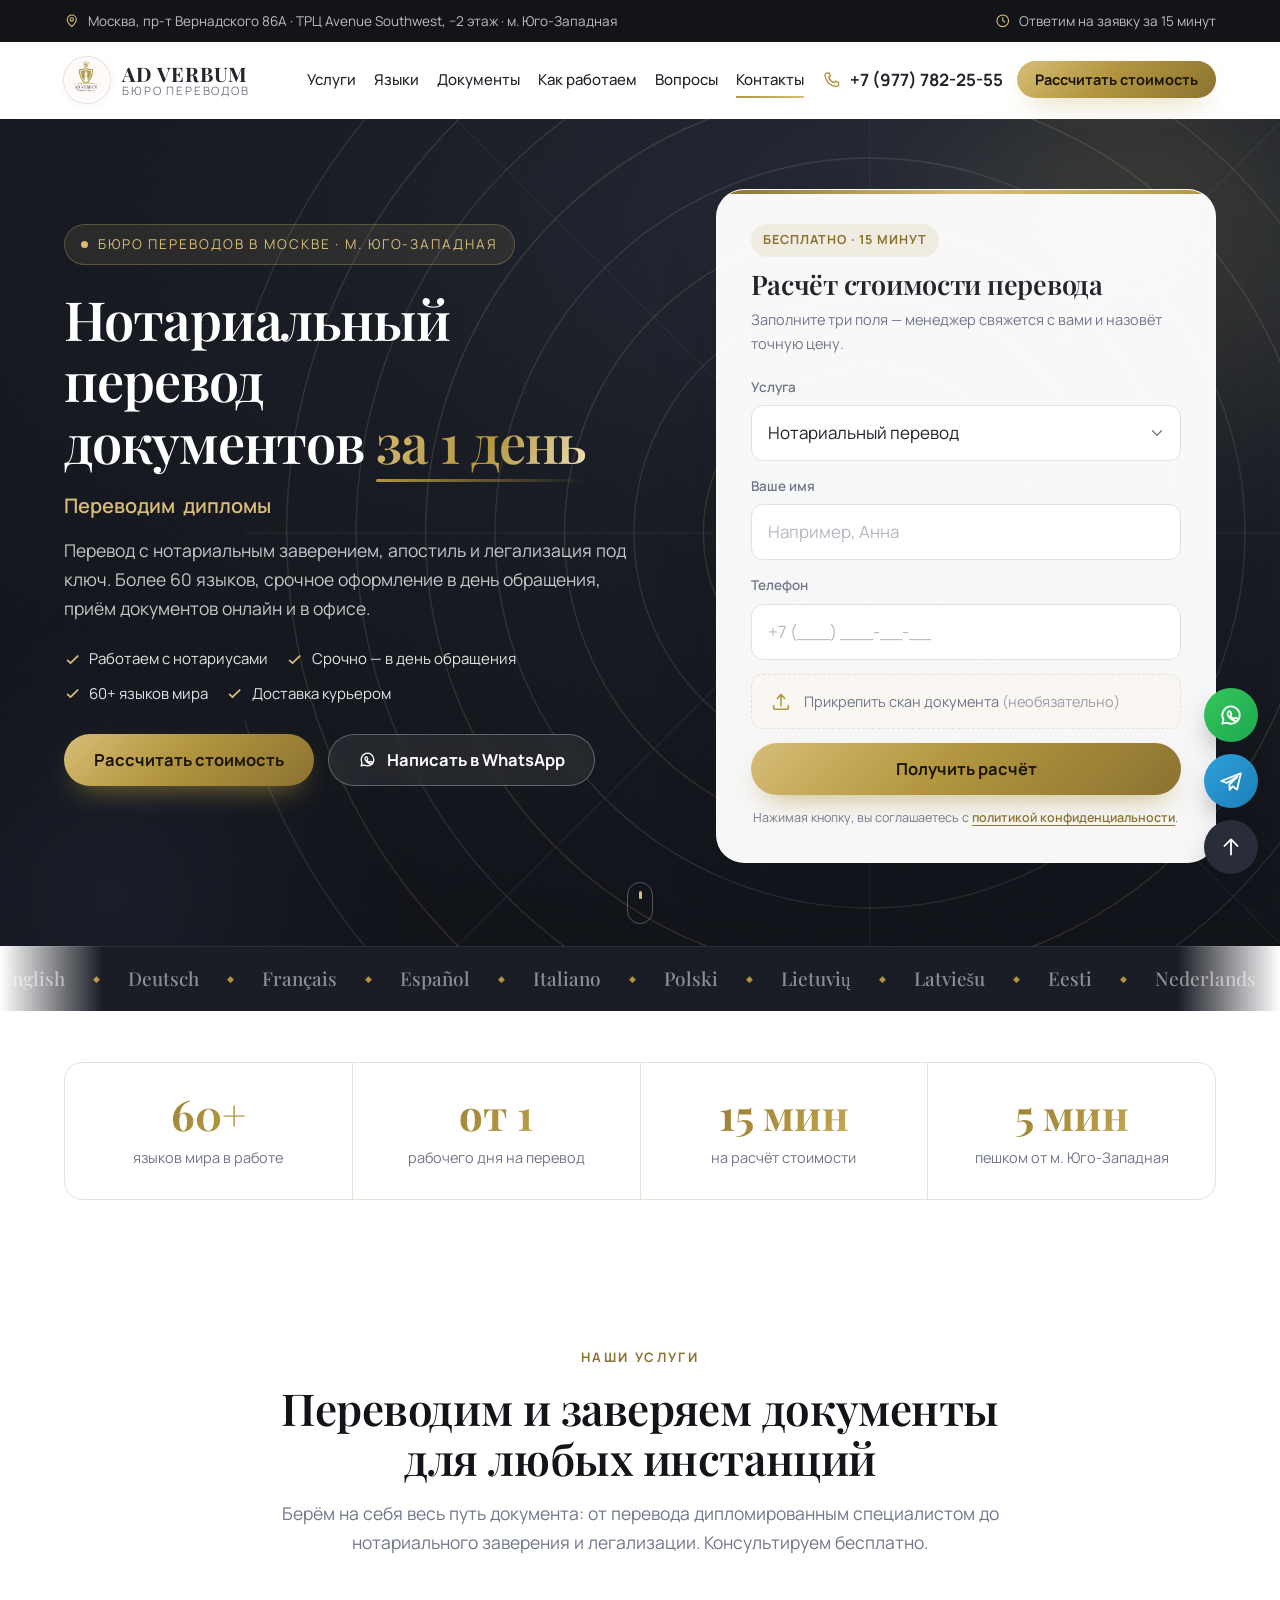
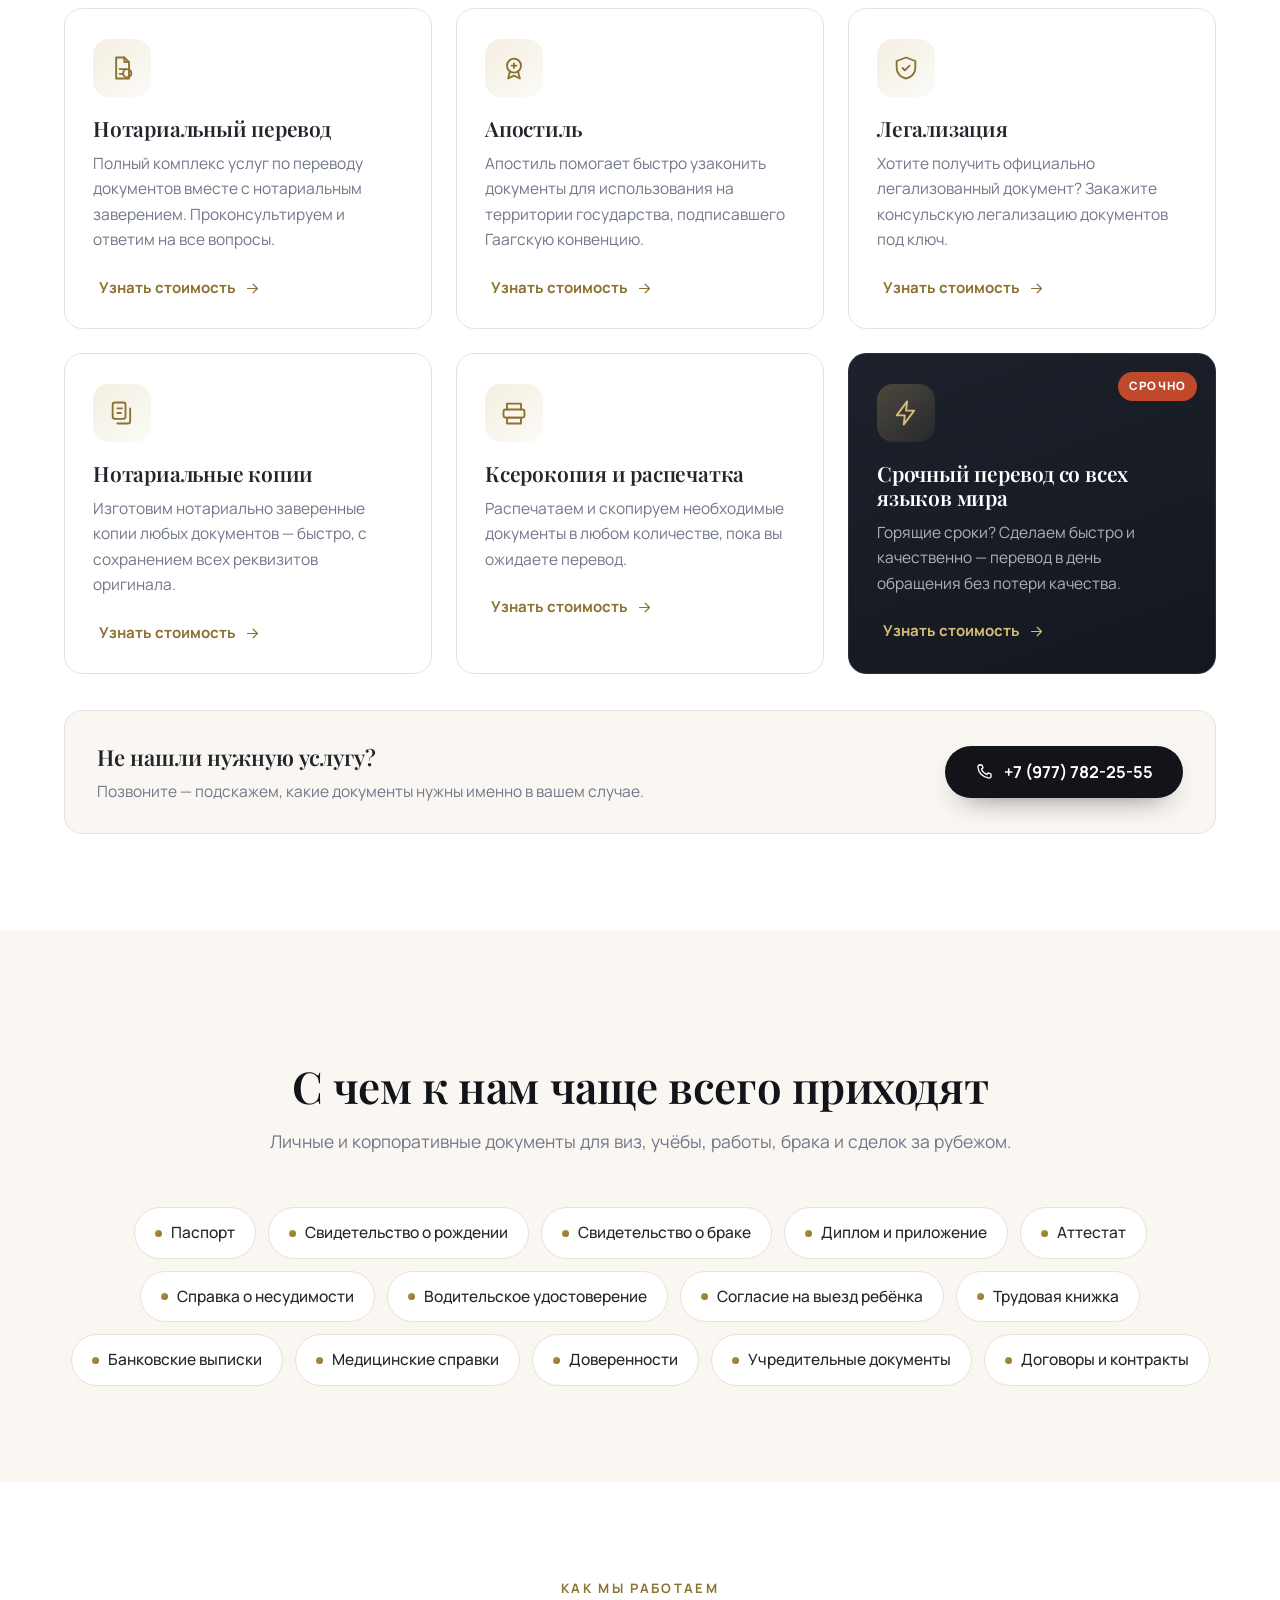
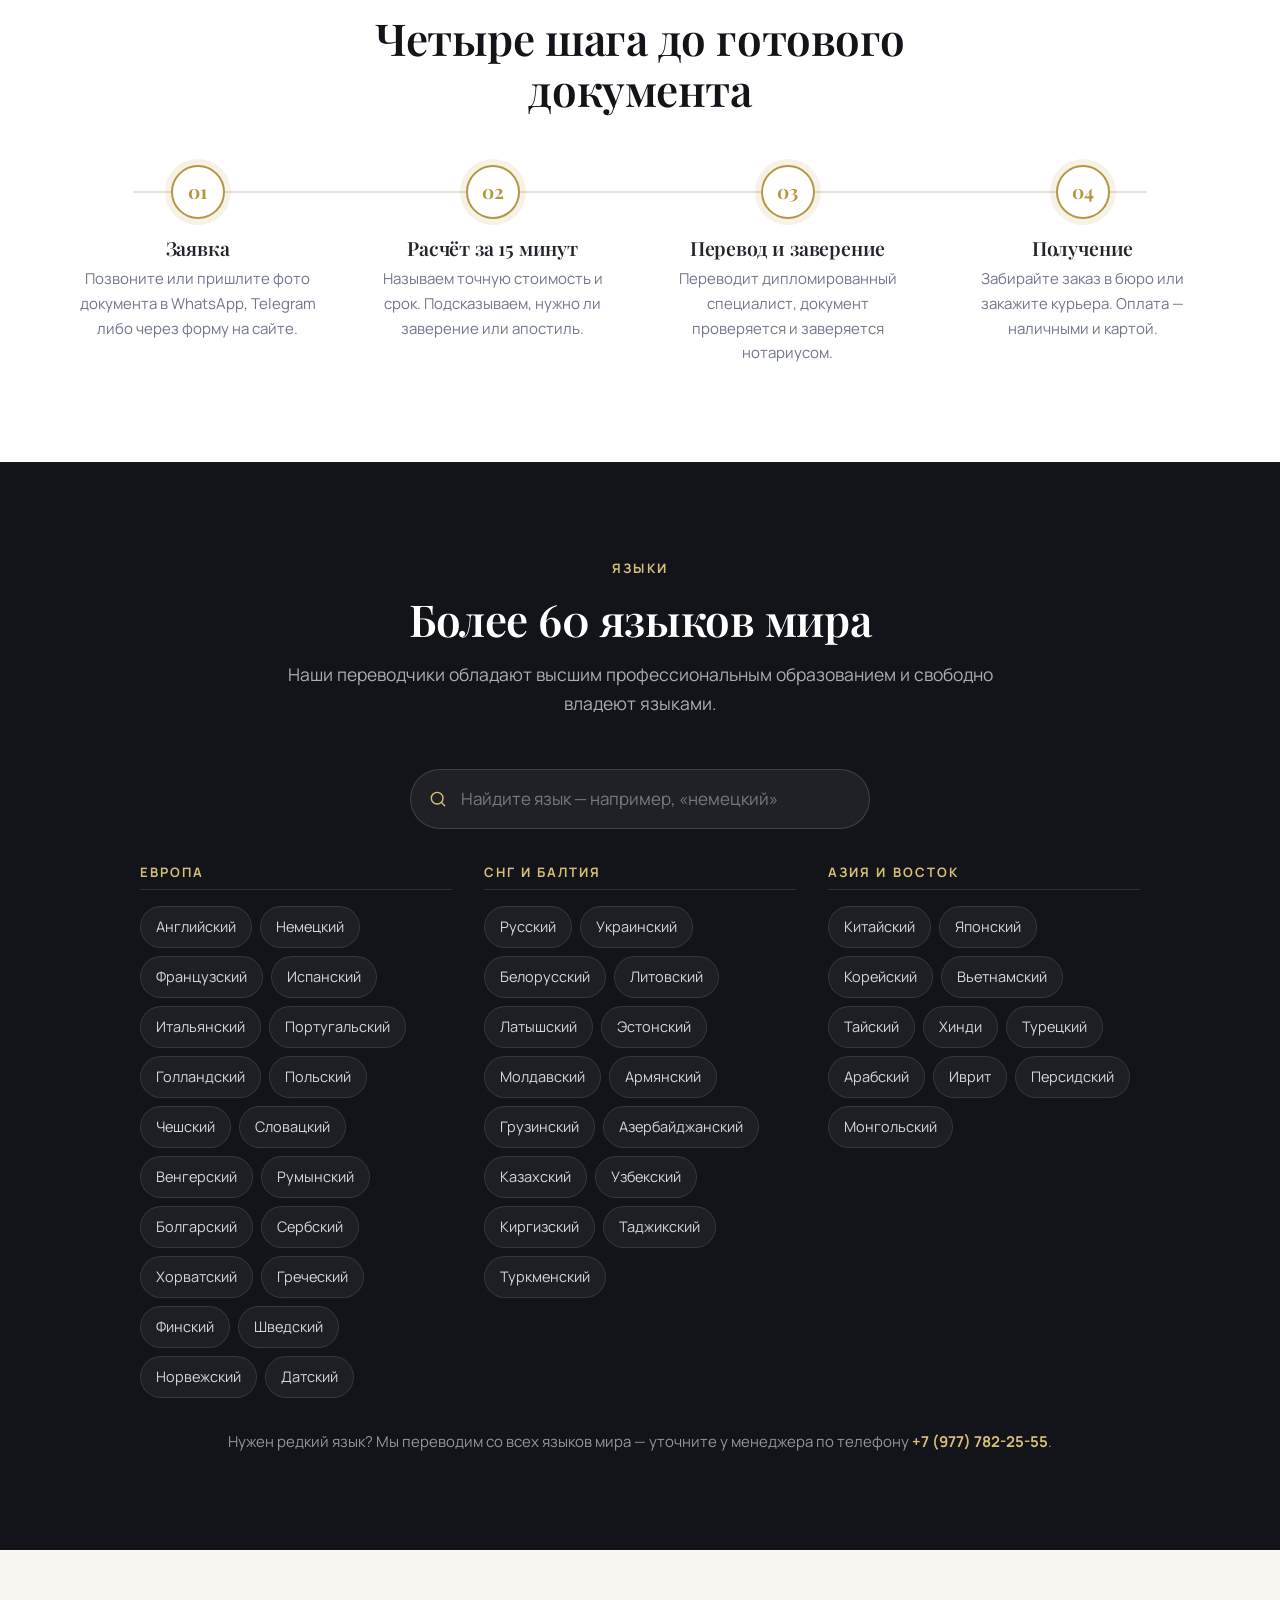
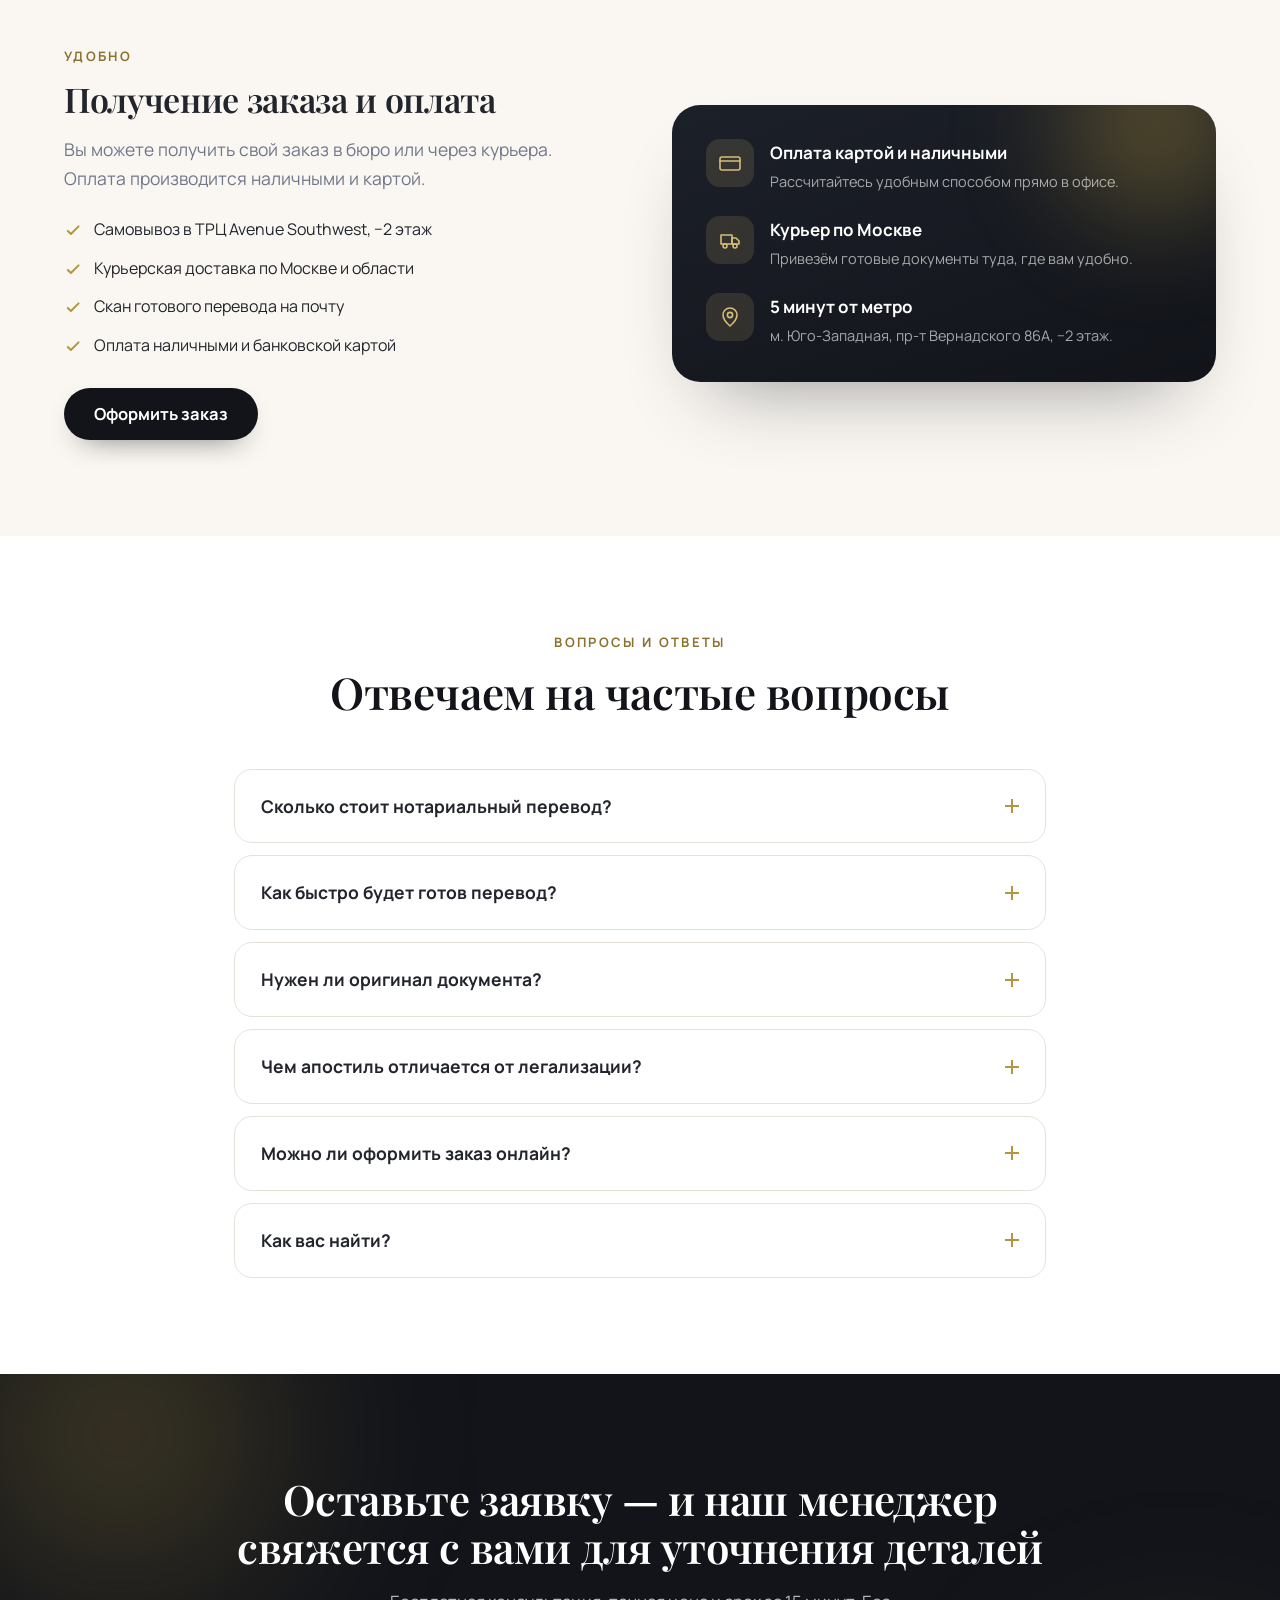
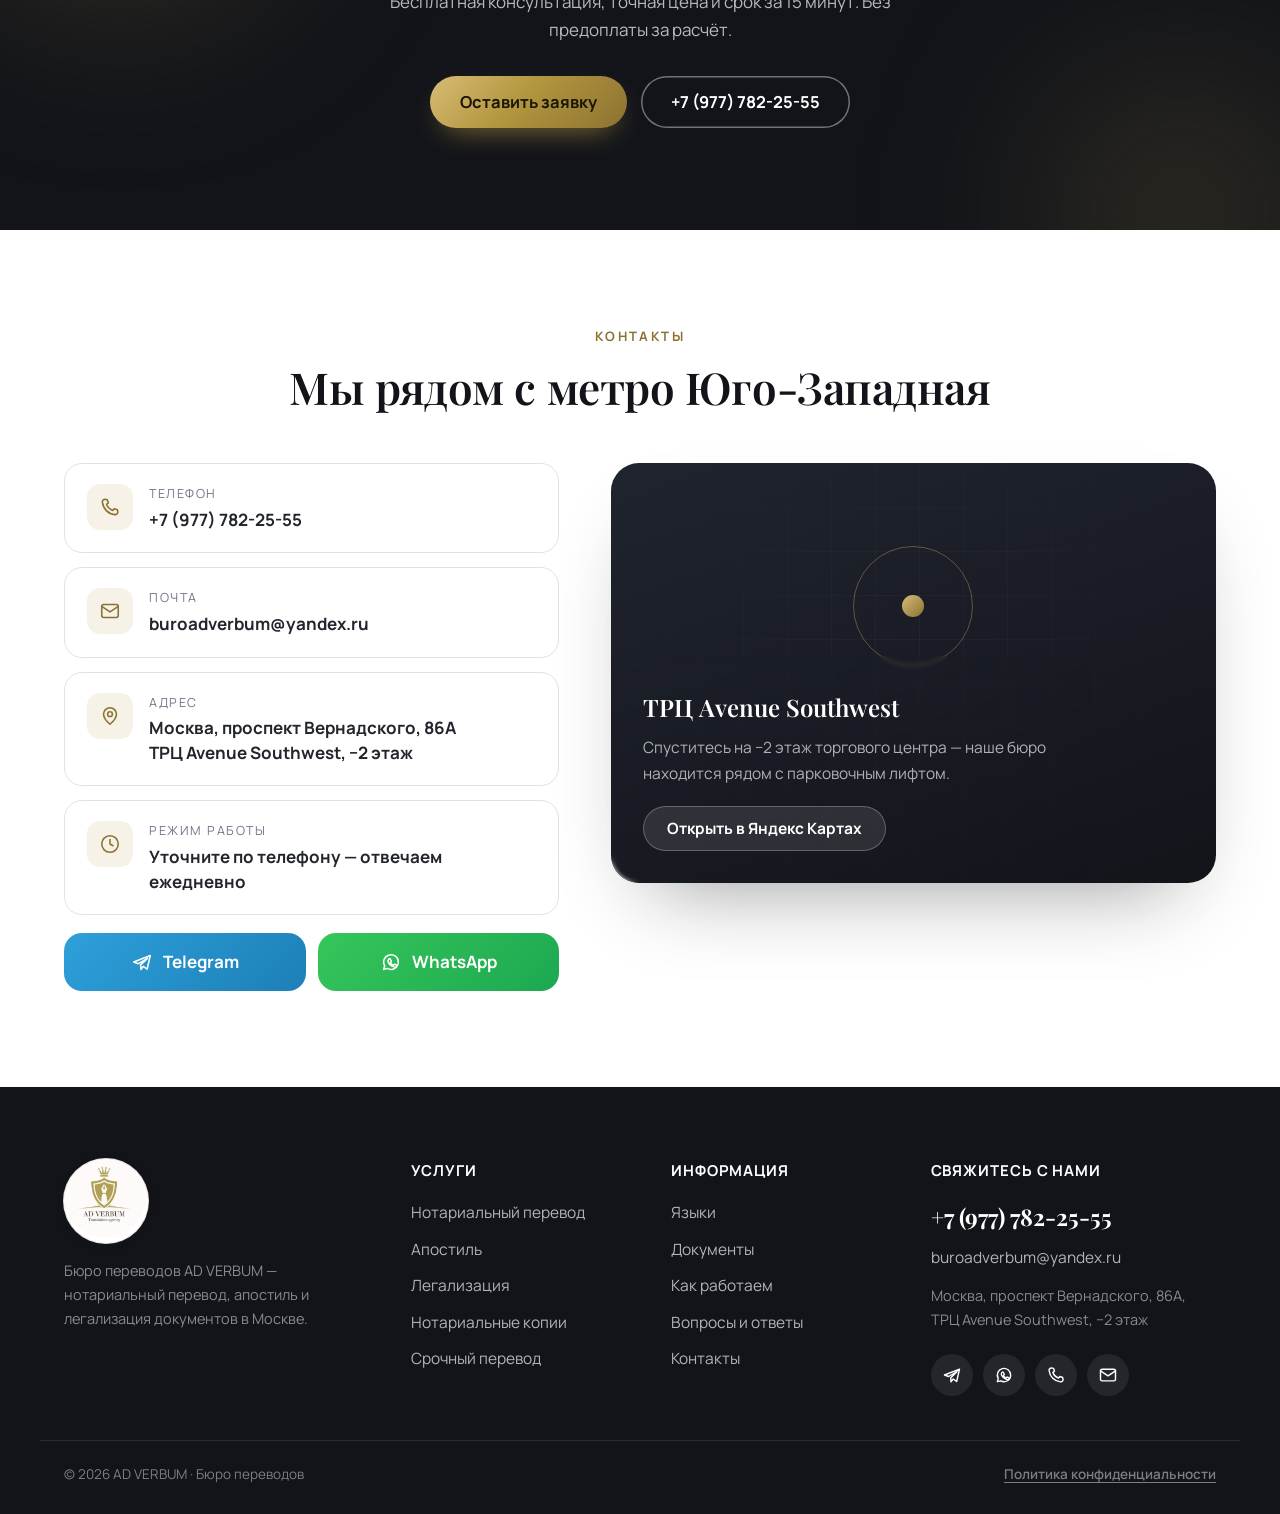
==== index.html @ de0ae3c8 "Редизайн сайта бюро переводов AD VERBUM Прототип adverbum.ru переработан в конверсионный лендинг: фо" ====
<!DOCTYPE html>
<html lang="ru">
<head>
<meta charset="utf-8">
<meta name="viewport" content="width=device-width, initial-scale=1, viewport-fit=cover">
<title>AD VERBUM — бюро переводов в Москве | Нотариальный перевод, апостиль, легализация</title>
<meta name="description" content="Бюро переводов AD VERBUM у метро Юго-Западная: нотариальный перевод документов, апостиль, легализация, нотариальные копии. 60+ языков, срочный перевод от 1 дня. Расчёт за 15 минут: +7 (977) 782-25-55.">
<meta name="theme-color" content="#14161a">
<link rel="canonical" href="https://adverbum.ru/">

<meta property="og:type" content="website">
<meta property="og:site_name" content="AD VERBUM">
<meta property="og:title" content="AD VERBUM — бюро переводов в Москве">
<meta property="og:description" content="Нотариальный перевод, апостиль и легализация документов. 60+ языков, срочно — от 1 дня. Москва, ТРЦ Avenue Southwest, м. Юго-Западная.">
<meta property="og:image" content="assets/logo.png">
<meta property="og:url" content="https://adverbum.ru/">

<link rel="icon" href="assets/favicon-32.png" sizes="32x32">
<link rel="icon" href="assets/favicon-64.png" sizes="64x64">
<link rel="apple-touch-icon" href="assets/apple-touch-icon.png">

<link rel="preload" as="image" href="assets/logo.png">
<link rel="preload" as="font" type="font/woff2" href="assets/fonts/manrope-cyrillic.woff2" crossorigin>
<link rel="preload" as="font" type="font/woff2" href="assets/fonts/playfair-cyrillic.woff2" crossorigin>
<link rel="stylesheet" href="css/style.css">

<script type="application/ld+json">
{
  "@context": "https://schema.org",
  "@type": "ProfessionalService",
  "name": "AD VERBUM — бюро переводов",
  "description": "Бюро переводов в Москве: нотариальный перевод документов, апостиль, легализация, нотариальные копии, срочный перевод.",
  "image": "https://adverbum.ru/assets/logo.png",
  "url": "https://adverbum.ru/",
  "telephone": "+7-977-782-25-55",
  "email": "buroadverbum@yandex.ru",
  "address": {
    "@type": "PostalAddress",
    "streetAddress": "проспект Вернадского, 86А, ТРЦ Avenue Southwest, −2 этаж",
    "addressLocality": "Москва",
    "addressCountry": "RU"
  },
  "areaServed": "Москва",
  "knowsLanguage": ["ru", "en", "de", "fr", "es", "it", "uk", "be", "lt", "et", "pl", "lv", "nl"]
}
</script>
</head>
<body>

<div class="scroll-progress" aria-hidden="true"><span id="scrollBar"></span></div>

<a class="skip-link" href="#main">Перейти к содержимому</a>

<!-- ============ ВЕРХНЯЯ ПОЛОСА ============ -->
<div class="topbar">
  <div class="container topbar__inner">
    <p class="topbar__item">
      <svg class="ic" aria-hidden="true" viewBox="0 0 24 24"><path d="M12 21s-7-6.1-7-11a7 7 0 1 1 14 0c0 4.9-7 11-7 11Z"/><circle cx="12" cy="10" r="2.6"/></svg>
      Москва, пр-т Вернадского 86А · ТРЦ Avenue Southwest, −2 этаж · м. Юго-Западная
    </p>
    <p class="topbar__item topbar__item--right">
      <svg class="ic" aria-hidden="true" viewBox="0 0 24 24"><path d="M12 7v5l3.2 1.9"/><circle cx="12" cy="12" r="9"/></svg>
      Ответим на заявку за 15 минут
    </p>
  </div>
</div>

<!-- ============ ШАПКА ============ -->
<header class="header" id="header">
  <div class="container header__inner">
    <a class="brand" href="#top" aria-label="AD VERBUM — на главную">
      <span class="brand__badge"><img src="assets/logo.png" alt="AD VERBUM, бюро переводов" width="302" height="302"></span>
      <span class="brand__text">
        <span class="brand__name">AD VERBUM</span>
        <span class="brand__tag">бюро переводов</span>
      </span>
    </a>

    <nav class="nav" id="nav" aria-label="Основная навигация">
      <a href="#services">Услуги</a>
      <a href="#languages">Языки</a>
      <a href="#documents">Документы</a>
      <a href="#process">Как работаем</a>
      <a href="#faq">Вопросы</a>
      <a href="#contacts">Контакты</a>
      <div class="nav__mobile-actions">
        <a class="btn btn--gold btn--block" href="tel:+79777822555">Позвонить</a>
      </div>
    </nav>

    <div class="header__actions">
      <a class="header__phone" href="tel:+79777822555">
        <svg class="ic" aria-hidden="true" viewBox="0 0 24 24"><path d="M6.5 3.5 9 4l1.2 3.4-2 1.6a11.5 11.5 0 0 0 6.8 6.8l1.6-2L20 15l.5 2.5c0 1.7-1.4 3-3.1 2.8C10 19.5 4.5 14 3.7 6.6 3.5 4.9 4.8 3.5 6.5 3.5Z"/></svg>
        +7 (977) 782-25-55
      </a>
      <button class="btn btn--gold btn--sm js-open-modal" type="button">Рассчитать стоимость</button>
      <button class="burger" id="burger" type="button" aria-label="Меню" aria-expanded="false" aria-controls="nav">
        <span></span><span></span><span></span>
      </button>
    </div>
  </div>
</header>

<main id="main">

<!-- ============ ПЕРВЫЙ ЭКРАН ============ -->
<section class="hero" id="top">
  <div class="hero__bg" aria-hidden="true">
    <svg class="hero__arcs" viewBox="0 0 900 900" preserveAspectRatio="xMidYMid slice">
      <g class="hero__arc-group">
        <circle cx="450" cy="450" r="120"/><circle cx="450" cy="450" r="170"/>
        <circle cx="450" cy="450" r="220"/><circle cx="450" cy="450" r="270"/>
        <circle cx="450" cy="450" r="320"/><circle cx="450" cy="450" r="370"/>
        <circle cx="450" cy="450" r="420"/><circle cx="450" cy="450" r="470"/>
      </g>
      <g class="hero__rays">
        <path d="M450 450 L450 0"/><path d="M450 450 L900 450"/><path d="M450 450 L450 900"/>
        <path d="M450 450 L0 450"/><path d="M450 450 L768 132"/><path d="M450 450 L132 768"/>
        <path d="M450 450 L768 768"/><path d="M450 450 L132 132"/>
      </g>
    </svg>
    <span class="hero__glow hero__glow--a"></span>
    <span class="hero__glow hero__glow--b"></span>
    <span class="hero__grain"></span>
  </div>

  <div class="container hero__inner">
    <div class="hero__content">
      <p class="hero__eyebrow" data-reveal>
        <span class="dot"></span> Бюро переводов в Москве · м. Юго-Западная
      </p>

      <h1 class="hero__title" data-reveal data-delay="60">
        <span class="hero__title-line">Нотариальный перевод</span>
        <span class="hero__title-line">документов <em>за 1 день</em></span>
      </h1>

      <p class="hero__rotator" data-reveal data-delay="120" aria-label="Переводим паспорта, дипломы, свидетельства, справки, договоры">
        Переводим
        <span class="rotator" id="rotator" aria-hidden="true">
          <span class="rotator__item is-active">паспорта</span>
          <span class="rotator__item">дипломы</span>
          <span class="rotator__item">свидетельства</span>
          <span class="rotator__item">справки о несудимости</span>
          <span class="rotator__item">договоры</span>
        </span>
      </p>

      <p class="hero__lead" data-reveal data-delay="160">
        Перевод с нотариальным заверением, апостиль и легализация под ключ.
        Более 60 языков, срочное оформление в день обращения, приём документов онлайн и в офисе.
      </p>

      <ul class="hero__chips" data-reveal data-delay="220">
        <li><svg class="ic" aria-hidden="true" viewBox="0 0 24 24"><path d="m5 13 4 4 10-10"/></svg> Работаем с нотариусами</li>
        <li><svg class="ic" aria-hidden="true" viewBox="0 0 24 24"><path d="m5 13 4 4 10-10"/></svg> Срочно — в день обращения</li>
        <li><svg class="ic" aria-hidden="true" viewBox="0 0 24 24"><path d="m5 13 4 4 10-10"/></svg> 60+ языков мира</li>
        <li><svg class="ic" aria-hidden="true" viewBox="0 0 24 24"><path d="m5 13 4 4 10-10"/></svg> Доставка курьером</li>
      </ul>

      <div class="hero__cta" data-reveal data-delay="280">
        <a class="btn btn--gold btn--lg btn--magnetic" href="#lead-form">Рассчитать стоимость</a>
        <a class="btn btn--ghost btn--lg" href="https://wa.me/79777822555" target="_blank" rel="noopener">
          <svg class="ic" aria-hidden="true" viewBox="0 0 24 24"><path d="M20 12a8 8 0 0 1-11.9 7L4 20l1.1-3.9A8 8 0 1 1 20 12Z"/><path d="M9.2 9.3c.3-.7.6-.7.9-.7h.7c.2 0 .5 0 .7.6l.8 1.9c0 .3 0 .5-.2.7l-.5.5c-.2.2-.3.4-.1.7a6 6 0 0 0 2.7 2.4c.3.1.5 0 .7-.1l.6-.7c.2-.2.4-.2.6-.1l1.8.9c.3.1.4.3.4.5 0 .9-.7 1.7-1.6 1.8-.6 0-1.4 0-4.1-1.5a9 9 0 0 1-3.6-4.1c-.3-.9-.3-1.9.2-2.8Z"/></svg>
          Написать в WhatsApp
        </a>
      </div>

      <p class="hero__note" data-reveal data-delay="320">
        Пришлите фото или скан документа — назовём точную цену и срок за 15 минут.
      </p>
    </div>

    <!-- Форма-квиз первого экрана -->
    <aside class="hero__form" id="lead-form" data-reveal="right" data-delay="120">
      <div class="lead">
        <div class="lead__head">
          <span class="lead__badge">Бесплатно · 15 минут</span>
          <h2 class="lead__title">Расчёт стоимости перевода</h2>
          <p class="lead__sub">Заполните три поля — менеджер свяжется с вами и назовёт точную цену.</p>
        </div>

        <form class="form js-lead-form" novalidate>
          <div class="field">
            <label for="lf-service">Услуга</label>
            <div class="select">
              <select id="lf-service" name="service">
                <option>Нотариальный перевод</option>
                <option>Апостиль</option>
                <option>Легализация</option>
                <option>Нотариальные копии</option>
                <option>Срочный перевод</option>
                <option>Ксерокопия и распечатка</option>
                <option>Другое / не знаю</option>
              </select>
              <svg class="ic select__ic" aria-hidden="true" viewBox="0 0 24 24"><path d="m6 9 6 6 6-6"/></svg>
            </div>
          </div>

          <div class="field">
            <label for="lf-name">Ваше имя</label>
            <input id="lf-name" name="name" type="text" autocomplete="name" placeholder="Например, Анна" required>
            <span class="field__error">Пожалуйста, представьтесь</span>
          </div>

          <div class="field">
            <label for="lf-phone">Телефон</label>
            <input id="lf-phone" name="phone" type="tel" inputmode="tel" autocomplete="tel" placeholder="+7 (___) ___-__-__" required>
            <span class="field__error">Введите корректный номер телефона</span>
          </div>

          <label class="dropzone js-dropzone" for="lf-file">
            <input id="lf-file" name="file" type="file" accept="image/*,.pdf,.doc,.docx" multiple hidden>
            <svg class="ic" aria-hidden="true" viewBox="0 0 24 24"><path d="M12 16V4m0 0L8 8m4-4 4 4"/><path d="M4 16v2a2 2 0 0 0 2 2h12a2 2 0 0 0 2-2v-2"/></svg>
            <span class="dropzone__text">Прикрепить скан документа <i>(необязательно)</i></span>
          </label>

          <button class="btn btn--gold btn--block btn--lg js-submit" type="submit">
            <span class="btn__label">Получить расчёт</span>
            <span class="btn__spinner" aria-hidden="true"></span>
          </button>

          <p class="form__policy">
            Нажимая кнопку, вы соглашаетесь с
            <button type="button" class="link js-open-policy">политикой конфиденциальности</button>.
          </p>

          <div class="form__success" hidden>
            <svg class="check" viewBox="0 0 52 52" aria-hidden="true"><circle cx="26" cy="26" r="24"/><path d="m14 27 8 8 16-16"/></svg>
            <p class="form__success-title">Заявка отправлена</p>
            <p class="form__success-text">Менеджер свяжется с вами в течение 15 минут в рабочее время.</p>
          </div>
        </form>
      </div>
    </aside>
  </div>

  <a class="hero__scroll" href="#services" aria-label="К услугам"><span></span></a>
</section>

<!-- ============ ЛЕНТА ЯЗЫКОВ ============ -->
<div class="marquee" aria-hidden="true">
  <div class="marquee__track" id="marqueeTrack">
    <span>English</span><span class="sep">◆</span>
    <span>Deutsch</span><span class="sep">◆</span>
    <span>Français</span><span class="sep">◆</span>
    <span>Español</span><span class="sep">◆</span>
    <span>Italiano</span><span class="sep">◆</span>
    <span>Polski</span><span class="sep">◆</span>
    <span>Lietuvių</span><span class="sep">◆</span>
    <span>Latviešu</span><span class="sep">◆</span>
    <span>Eesti</span><span class="sep">◆</span>
    <span>Nederlands</span><span class="sep">◆</span>
    <span>Українська</span><span class="sep">◆</span>
    <span>Беларуская</span><span class="sep">◆</span>
    <span>中文</span><span class="sep">◆</span>
    <span>العربية</span><span class="sep">◆</span>
    <span>Türkçe</span><span class="sep">◆</span>
    <span>日本語</span><span class="sep">◆</span>
  </div>
</div>

<!-- ============ ПРЕИМУЩЕСТВА / ЦИФРЫ ============ -->
<section class="section section--tight stats-section">
  <div class="container">
    <div class="stats">
      <div class="stat" data-reveal>
        <span class="stat__num"><span class="js-count" data-count="60">0</span>+</span>
        <span class="stat__label">языков мира в работе</span>
      </div>
      <div class="stat" data-reveal data-delay="80">
        <span class="stat__num">от <span class="js-count" data-count="1">0</span></span>
        <span class="stat__label">рабочего дня на перевод</span>
      </div>
      <div class="stat" data-reveal data-delay="160">
        <span class="stat__num"><span class="js-count" data-count="15">0</span> мин</span>
        <span class="stat__label">на расчёт стоимости</span>
      </div>
      <div class="stat" data-reveal data-delay="240">
        <span class="stat__num"><span class="js-count" data-count="5">0</span> мин</span>
        <span class="stat__label">пешком от м. Юго-Западная</span>
      </div>
    </div>
  </div>
</section>

<!-- ============ УСЛУГИ ============ -->
<section class="section" id="services">
  <div class="container">
    <header class="section__head">
      <p class="section__eyebrow" data-reveal>Наши услуги</p>
      <h2 class="section__title" data-reveal data-delay="60">Переводим и заверяем документы<br>для любых инстанций</h2>
      <p class="section__lead" data-reveal data-delay="120">
        Берём на себя весь путь документа: от перевода дипломированным специалистом
        до нотариального заверения и легализации. Консультируем бесплатно.
      </p>
    </header>

    <div class="cards">
      <article class="card js-tilt" data-reveal>
        <span class="card__icon">
          <svg viewBox="0 0 24 24" aria-hidden="true"><path d="M7 3h7l4 4v14H7z"/><path d="M14 3v4h4"/><path d="M10 13h5M10 17h3"/><circle cx="16.5" cy="16.5" r="3.5" fill="none"/></svg>
        </span>
        <h3 class="card__title">Нотариальный перевод</h3>
        <p class="card__text">
          Полный комплекс услуг по переводу документов вместе с нотариальным заверением.
          Проконсультируем и ответим на все вопросы.
        </p>
        <button class="card__link js-open-modal" type="button" data-service="Нотариальный перевод">
          Узнать стоимость <svg class="ic" aria-hidden="true" viewBox="0 0 24 24"><path d="M5 12h14m-6-6 6 6-6 6"/></svg>
        </button>
      </article>

      <article class="card js-tilt" data-reveal data-delay="80">
        <span class="card__icon">
          <svg viewBox="0 0 24 24" aria-hidden="true"><circle cx="12" cy="10" r="6"/><path d="m8.5 15-1.5 6 5-2.5 5 2.5-1.5-6"/><path d="M10 10h4M12 8v4"/></svg>
        </span>
        <h3 class="card__title">Апостиль</h3>
        <p class="card__text">
          Апостиль помогает быстро узаконить документы для использования на территории
          государства, подписавшего Гаагскую конвенцию.
        </p>
        <button class="card__link js-open-modal" type="button" data-service="Апостиль">
          Узнать стоимость <svg class="ic" aria-hidden="true" viewBox="0 0 24 24"><path d="M5 12h14m-6-6 6 6-6 6"/></svg>
        </button>
      </article>

      <article class="card js-tilt" data-reveal data-delay="160">
        <span class="card__icon">
          <svg viewBox="0 0 24 24" aria-hidden="true"><path d="M12 3 4 6v6c0 4.4 3.4 8.3 8 9 4.6-.7 8-4.6 8-9V6z"/><path d="m9 12 2 2 4-4"/></svg>
        </span>
        <h3 class="card__title">Легализация</h3>
        <p class="card__text">
          Хотите получить официально легализованный документ? Закажите консульскую
          легализацию документов под ключ.
        </p>
        <button class="card__link js-open-modal" type="button" data-service="Легализация">
          Узнать стоимость <svg class="ic" aria-hidden="true" viewBox="0 0 24 24"><path d="M5 12h14m-6-6 6 6-6 6"/></svg>
        </button>
      </article>

      <article class="card js-tilt" data-reveal>
        <span class="card__icon">
          <svg viewBox="0 0 24 24" aria-hidden="true"><rect x="4" y="3" width="11" height="14" rx="2"/><path d="M8 21h9a2 2 0 0 0 2-2V8"/><path d="M8 8h4M8 12h3"/></svg>
        </span>
        <h3 class="card__title">Нотариальные копии</h3>
        <p class="card__text">
          Изготовим нотариально заверенные копии любых документов — быстро, с сохранением
          всех реквизитов оригинала.
        </p>
        <button class="card__link js-open-modal" type="button" data-service="Нотариальные копии">
          Узнать стоимость <svg class="ic" aria-hidden="true" viewBox="0 0 24 24"><path d="M5 12h14m-6-6 6 6-6 6"/></svg>
        </button>
      </article>

      <article class="card js-tilt" data-reveal data-delay="80">
        <span class="card__icon">
          <svg viewBox="0 0 24 24" aria-hidden="true"><path d="M6 9V4h12v5"/><rect x="3" y="9" width="18" height="7" rx="2"/><path d="M6 16h12v5H6z"/></svg>
        </span>
        <h3 class="card__title">Ксерокопия и распечатка</h3>
        <p class="card__text">
          Распечатаем и скопируем необходимые документы в любом количестве, пока вы
          ожидаете перевод.
        </p>
        <button class="card__link js-open-modal" type="button" data-service="Ксерокопия и распечатка">
          Узнать стоимость <svg class="ic" aria-hidden="true" viewBox="0 0 24 24"><path d="M5 12h14m-6-6 6 6-6 6"/></svg>
        </button>
      </article>

      <article class="card card--accent js-tilt" data-reveal data-delay="160">
        <span class="card__badge">Срочно</span>
        <span class="card__icon">
          <svg viewBox="0 0 24 24" aria-hidden="true"><path d="M13 2 4 14h7l-1 8 9-12h-7z"/></svg>
        </span>
        <h3 class="card__title">Срочный перевод со всех языков мира</h3>
        <p class="card__text">
          Горящие сроки? Сделаем быстро и качественно — перевод в день обращения
          без потери качества.
        </p>
        <button class="card__link js-open-modal" type="button" data-service="Срочный перевод">
          Узнать стоимость <svg class="ic" aria-hidden="true" viewBox="0 0 24 24"><path d="M5 12h14m-6-6 6 6-6 6"/></svg>
        </button>
      </article>
    </div>

    <div class="services__cta" data-reveal>
      <div>
        <p class="services__cta-title">Не нашли нужную услугу?</p>
        <p class="services__cta-text">Позвоните — подскажем, какие документы нужны именно в вашем случае.</p>
      </div>
      <a class="btn btn--dark btn--lg" href="tel:+79777822555">
        <svg class="ic" aria-hidden="true" viewBox="0 0 24 24"><path d="M6.5 3.5 9 4l1.2 3.4-2 1.6a11.5 11.5 0 0 0 6.8 6.8l1.6-2L20 15l.5 2.5c0 1.7-1.4 3-3.1 2.8C10 19.5 4.5 14 3.7 6.6 3.5 4.9 4.8 3.5 6.5 3.5Z"/></svg>
        +7 (977) 782-25-55
      </a>
    </div>
  </div>
</section>

<!-- ============ ДОКУМЕНТЫ ============ -->
<section class="section section--cream" id="documents">
  <div class="container">
    <header class="section__head">
      <p class="section__eyebrow" data-reveal>Документы</p>
      <h2 class="section__title" data-reveal data-delay="60">С чем к нам чаще всего приходят</h2>
      <p class="section__lead" data-reveal data-delay="120">
        Личные и корпоративные документы для виз, учёбы, работы, брака и сделок за рубежом.
      </p>
    </header>

    <ul class="docs">
      <li data-reveal><span>Паспорт</span></li>
      <li data-reveal data-delay="40"><span>Свидетельство о рождении</span></li>
      <li data-reveal data-delay="80"><span>Свидетельство о браке</span></li>
      <li data-reveal data-delay="120"><span>Диплом и приложение</span></li>
      <li data-reveal data-delay="160"><span>Аттестат</span></li>
      <li data-reveal data-delay="200"><span>Справка о несудимости</span></li>
      <li data-reveal><span>Водительское удостоверение</span></li>
      <li data-reveal data-delay="40"><span>Согласие на выезд ребёнка</span></li>
      <li data-reveal data-delay="80"><span>Трудовая книжка</span></li>
      <li data-reveal data-delay="120"><span>Банковские выписки</span></li>
      <li data-reveal data-delay="160"><span>Медицинские справки</span></li>
      <li data-reveal data-delay="200"><span>Доверенности</span></li>
      <li data-reveal><span>Учредительные документы</span></li>
      <li data-reveal data-delay="40"><span>Договоры и контракты</span></li>
    </ul>
  </div>
</section>

<!-- ============ КАК РАБОТАЕМ ============ -->
<section class="section" id="process">
  <div class="container">
    <header class="section__head">
      <p class="section__eyebrow" data-reveal>Как мы работаем</p>
      <h2 class="section__title" data-reveal data-delay="60">Четыре шага до готового документа</h2>
    </header>

    <ol class="steps" id="steps">
      <li class="step" data-reveal>
        <span class="step__num">01</span>
        <h3 class="step__title">Заявка</h3>
        <p class="step__text">Позвоните или пришлите фото документа в WhatsApp, Telegram либо через форму на сайте.</p>
      </li>
      <li class="step" data-reveal data-delay="100">
        <span class="step__num">02</span>
        <h3 class="step__title">Расчёт за 15 минут</h3>
        <p class="step__text">Называем точную стоимость и срок. Подсказываем, нужно ли заверение или апостиль.</p>
      </li>
      <li class="step" data-reveal data-delay="200">
        <span class="step__num">03</span>
        <h3 class="step__title">Перевод и заверение</h3>
        <p class="step__text">Переводит дипломированный специалист, документ проверяется и заверяется нотариусом.</p>
      </li>
      <li class="step" data-reveal data-delay="300">
        <span class="step__num">04</span>
        <h3 class="step__title">Получение</h3>
        <p class="step__text">Забирайте заказ в бюро или закажите курьера. Оплата — наличными и картой.</p>
      </li>
      <span class="steps__line" aria-hidden="true"><i id="stepsLine"></i></span>
    </ol>
  </div>
</section>

<!-- ============ ЯЗЫКИ ============ -->
<section class="section section--dark" id="languages">
  <div class="container">
    <header class="section__head section__head--light">
      <p class="section__eyebrow" data-reveal>Языки</p>
      <h2 class="section__title" data-reveal data-delay="60">Более 60 языков мира</h2>
      <p class="section__lead" data-reveal data-delay="120">
        Наши переводчики обладают высшим профессиональным образованием и свободно владеют языками.
      </p>
    </header>

    <div class="langs" data-reveal data-delay="160">
      <div class="langs__search">
        <svg class="ic" aria-hidden="true" viewBox="0 0 24 24"><circle cx="11" cy="11" r="7"/><path d="m20 20-3.5-3.5"/></svg>
        <input type="search" id="langSearch" placeholder="Найдите язык — например, «немецкий»" aria-label="Поиск языка">
      </div>

      <div class="langs__groups" id="langGroups">
        <div class="langs__group">
          <h3 class="langs__group-title">Европа</h3>
          <ul class="langs__list">
            <li>Английский</li><li>Немецкий</li><li>Французский</li><li>Испанский</li>
            <li>Итальянский</li><li>Португальский</li><li>Голландский</li><li>Польский</li>
            <li>Чешский</li><li>Словацкий</li><li>Венгерский</li><li>Румынский</li>
            <li>Болгарский</li><li>Сербский</li><li>Хорватский</li><li>Греческий</li>
            <li>Финский</li><li>Шведский</li><li>Норвежский</li><li>Датский</li>
          </ul>
        </div>
        <div class="langs__group">
          <h3 class="langs__group-title">СНГ и Балтия</h3>
          <ul class="langs__list">
            <li>Русский</li><li>Украинский</li><li>Белорусский</li><li>Литовский</li>
            <li>Латышский</li><li>Эстонский</li><li>Молдавский</li><li>Армянский</li>
            <li>Грузинский</li><li>Азербайджанский</li><li>Казахский</li><li>Узбекский</li>
            <li>Киргизский</li><li>Таджикский</li><li>Туркменский</li>
          </ul>
        </div>
        <div class="langs__group">
          <h3 class="langs__group-title">Азия и Восток</h3>
          <ul class="langs__list">
            <li>Китайский</li><li>Японский</li><li>Корейский</li><li>Вьетнамский</li>
            <li>Тайский</li><li>Хинди</li><li>Турецкий</li><li>Арабский</li>
            <li>Иврит</li><li>Персидский</li><li>Монгольский</li>
          </ul>
        </div>
      </div>

      <p class="langs__empty" id="langEmpty" hidden>
        Такого языка нет в списке, но мы работаем со всеми языками мира — позвоните, и мы найдём переводчика.
      </p>

      <p class="langs__note">
        Нужен редкий язык? Мы переводим со всех языков мира — уточните у менеджера по телефону
        <a href="tel:+79777822555">+7 (977) 782-25-55</a>.
      </p>
    </div>
  </div>
</section>

<!-- ============ ДОСТАВКА И ОПЛАТА ============ -->
<section class="section section--cream">
  <div class="container">
    <div class="split">
      <div class="split__col" data-reveal>
        <p class="section__eyebrow">Удобно</p>
        <h2 class="section__title section__title--sm">Получение заказа и оплата</h2>
        <p class="section__lead">
          Вы можете получить свой заказ в бюро или через курьера.
          Оплата производится наличными и картой.
        </p>
        <ul class="ticks">
          <li><svg class="ic" aria-hidden="true" viewBox="0 0 24 24"><path d="m5 13 4 4 10-10"/></svg> Самовывоз в ТРЦ Avenue Southwest, −2 этаж</li>
          <li><svg class="ic" aria-hidden="true" viewBox="0 0 24 24"><path d="m5 13 4 4 10-10"/></svg> Курьерская доставка по Москве и области</li>
          <li><svg class="ic" aria-hidden="true" viewBox="0 0 24 24"><path d="m5 13 4 4 10-10"/></svg> Скан готового перевода на почту</li>
          <li><svg class="ic" aria-hidden="true" viewBox="0 0 24 24"><path d="m5 13 4 4 10-10"/></svg> Оплата наличными и банковской картой</li>
        </ul>
        <a class="btn btn--dark btn--lg js-open-modal" href="#" role="button">Оформить заказ</a>
      </div>

      <div class="split__col" data-reveal="right" data-delay="100">
        <div class="pay-card">
          <span class="pay-card__shine" aria-hidden="true"></span>
          <div class="pay-card__row">
            <span class="pay-card__ic">
              <svg viewBox="0 0 24 24" aria-hidden="true"><rect x="2" y="6" width="20" height="13" rx="2"/><path d="M2 10h20"/></svg>
            </span>
            <div>
              <p class="pay-card__title">Оплата картой и наличными</p>
              <p class="pay-card__text">Рассчитайтесь удобным способом прямо в офисе.</p>
            </div>
          </div>
          <div class="pay-card__row">
            <span class="pay-card__ic">
              <svg viewBox="0 0 24 24" aria-hidden="true"><path d="M3 7h11v9H3z"/><path d="M14 10h4l3 3v3h-7z"/><circle cx="7" cy="18" r="2"/><circle cx="17" cy="18" r="2"/></svg>
            </span>
            <div>
              <p class="pay-card__title">Курьер по Москве</p>
              <p class="pay-card__text">Привезём готовые документы туда, где вам удобно.</p>
            </div>
          </div>
          <div class="pay-card__row">
            <span class="pay-card__ic">
              <svg viewBox="0 0 24 24" aria-hidden="true"><path d="M12 21s-7-6.1-7-11a7 7 0 1 1 14 0c0 4.9-7 11-7 11Z"/><circle cx="12" cy="10" r="2.6"/></svg>
            </span>
            <div>
              <p class="pay-card__title">5 минут от метро</p>
              <p class="pay-card__text">м. Юго-Западная, пр-т Вернадского 86А, −2 этаж.</p>
            </div>
          </div>
        </div>
      </div>
    </div>
  </div>
</section>

<!-- ============ FAQ ============ -->
<section class="section" id="faq">
  <div class="container container--narrow">
    <header class="section__head">
      <p class="section__eyebrow" data-reveal>Вопросы и ответы</p>
      <h2 class="section__title" data-reveal data-delay="60">Отвечаем на частые вопросы</h2>
    </header>

    <div class="faq">
      <details class="faq__item" data-reveal>
        <summary>Сколько стоит нотариальный перевод?</summary>
        <div class="faq__body"><p>
          Стоимость зависит от языка, объёма документа и срочности. Пришлите фото или скан —
          рассчитаем точную цену бесплатно за 15 минут и зафиксируем её до начала работы.
        </p></div>
      </details>
      <details class="faq__item" data-reveal data-delay="60">
        <summary>Как быстро будет готов перевод?</summary>
        <div class="faq__body"><p>
          Стандартные личные документы обычно готовы за один рабочий день.
          Если сроки горят — возьмём в срочную работу и сделаем в день обращения.
        </p></div>
      </details>
      <details class="faq__item" data-reveal data-delay="120">
        <summary>Нужен ли оригинал документа?</summary>
        <div class="faq__body"><p>
          Для перевода с нотариальным заверением в большинстве случаев достаточно чёткого скана
          или фотографии. Оригинал потребуется, если нужна нотариальная копия или апостиль —
          менеджер подскажет по вашему документу.
        </p></div>
      </details>
      <details class="faq__item" data-reveal data-delay="180">
        <summary>Чем апостиль отличается от легализации?</summary>
        <div class="faq__body"><p>
          Апостиль — упрощённая форма легализации для стран, подписавших Гаагскую конвенцию.
          Если страна конвенцию не подписала, документ проходит консульскую легализацию.
          Мы подберём нужный вариант под вашу страну.
        </p></div>
      </details>
      <details class="faq__item" data-reveal data-delay="240">
        <summary>Можно ли оформить заказ онлайн?</summary>
        <div class="faq__body"><p>
          Да. Отправьте документы в WhatsApp, Telegram или через форму на сайте,
          а готовый перевод заберите в офисе либо получите курьером.
        </p></div>
      </details>
      <details class="faq__item" data-reveal data-delay="300">
        <summary>Как вас найти?</summary>
        <div class="faq__body"><p>
          Москва, проспект Вернадского, 86А, ТРЦ Avenue Southwest, −2 этаж,
          пять минут пешком от станции метро «Юго-Западная».
        </p></div>
      </details>
    </div>
  </div>
</section>

<!-- ============ ФИНАЛЬНЫЙ CTA ============ -->
<section class="cta">
  <div class="cta__bg" aria-hidden="true"><span></span><span></span></div>
  <div class="container cta__inner">
    <h2 class="cta__title" data-reveal>Оставьте заявку — и наш менеджер<br>свяжется с вами для уточнения деталей</h2>
    <p class="cta__text" data-reveal data-delay="80">
      Бесплатная консультация, точная цена и срок за 15 минут. Без предоплаты за расчёт.
    </p>
    <div class="cta__actions" data-reveal data-delay="160">
      <button class="btn btn--gold btn--lg btn--magnetic js-open-modal" type="button">Оставить заявку</button>
      <a class="btn btn--outline-light btn--lg" href="tel:+79777822555">+7 (977) 782-25-55</a>
    </div>
  </div>
</section>

<!-- ============ КОНТАКТЫ ============ -->
<section class="section" id="contacts">
  <div class="container">
    <header class="section__head">
      <p class="section__eyebrow" data-reveal>Контакты</p>
      <h2 class="section__title" data-reveal data-delay="60">Мы рядом с метро Юго-Западная</h2>
    </header>

    <div class="contacts">
      <div class="contacts__list">
        <a class="contact" href="tel:+79777822555" data-reveal>
          <span class="contact__ic"><svg viewBox="0 0 24 24" aria-hidden="true"><path d="M6.5 3.5 9 4l1.2 3.4-2 1.6a11.5 11.5 0 0 0 6.8 6.8l1.6-2L20 15l.5 2.5c0 1.7-1.4 3-3.1 2.8C10 19.5 4.5 14 3.7 6.6 3.5 4.9 4.8 3.5 6.5 3.5Z"/></svg></span>
          <span class="contact__body">
            <span class="contact__label">Телефон</span>
            <span class="contact__value">+7 (977) 782-25-55</span>
          </span>
        </a>

        <a class="contact" href="mailto:buroadverbum@yandex.ru" data-reveal data-delay="60">
          <span class="contact__ic"><svg viewBox="0 0 24 24" aria-hidden="true"><rect x="3" y="5" width="18" height="14" rx="2"/><path d="m3 7 9 6 9-6"/></svg></span>
          <span class="contact__body">
            <span class="contact__label">Почта</span>
            <span class="contact__value">buroadverbum@yandex.ru</span>
          </span>
        </a>

        <div class="contact" data-reveal data-delay="120">
          <span class="contact__ic"><svg viewBox="0 0 24 24" aria-hidden="true"><path d="M12 21s-7-6.1-7-11a7 7 0 1 1 14 0c0 4.9-7 11-7 11Z"/><circle cx="12" cy="10" r="2.6"/></svg></span>
          <span class="contact__body">
            <span class="contact__label">Адрес</span>
            <span class="contact__value">Москва, проспект Вернадского, 86А<br>ТРЦ Avenue Southwest, −2 этаж</span>
          </span>
        </div>

        <div class="contact" data-reveal data-delay="180">
          <span class="contact__ic"><svg viewBox="0 0 24 24" aria-hidden="true"><circle cx="12" cy="12" r="9"/><path d="M12 7v5l3.2 1.9"/></svg></span>
          <span class="contact__body">
            <span class="contact__label">Режим работы</span>
            <!-- ЗАПОЛНИТЬ: укажите реальные часы работы бюро -->
            <span class="contact__value">Уточните по телефону — отвечаем ежедневно</span>
          </span>
        </div>

        <div class="contacts__messengers" data-reveal data-delay="240">
          <a class="msg msg--tg" href="https://t.me/+79777822555" target="_blank" rel="noopener" aria-label="Telegram">
            <svg viewBox="0 0 24 24" aria-hidden="true"><path d="M21 5 3 12l5 1.8L18 8l-7.5 7.2.3 5 2.6-3.4 4.2 3z"/></svg>
            <span>Telegram</span>
          </a>
          <a class="msg msg--wa" href="https://wa.me/79777822555" target="_blank" rel="noopener" aria-label="WhatsApp">
            <svg viewBox="0 0 24 24" aria-hidden="true"><path d="M20 12a8 8 0 0 1-11.9 7L4 20l1.1-3.9A8 8 0 1 1 20 12Z"/><path d="M9.2 9.3c.3-.7.6-.7.9-.7h.7c.2 0 .5 0 .7.6l.8 1.9c0 .3 0 .5-.2.7l-.5.5c-.2.2-.3.4-.1.7a6 6 0 0 0 2.7 2.4c.3.1.5 0 .7-.1l.6-.7c.2-.2.4-.2.6-.1l1.8.9c.3.1.4.3.4.5 0 .9-.7 1.7-1.6 1.8-.6 0-1.4 0-4.1-1.5a9 9 0 0 1-3.6-4.1c-.3-.9-.3-1.9.2-2.8Z"/></svg>
            <span>WhatsApp</span>
          </a>
        </div>
      </div>

      <div class="contacts__map" data-reveal="right" data-delay="120">
        <div class="mapcard">
          <div class="mapcard__grid" aria-hidden="true"></div>
          <div class="mapcard__pin" aria-hidden="true"><span></span></div>
          <div class="mapcard__info">
            <p class="mapcard__title">ТРЦ Avenue Southwest</p>
            <p class="mapcard__text">
              Спуститесь на −2 этаж торгового центра — наше бюро находится рядом с парковочным лифтом.
            </p>
            <a class="btn btn--dark" href="https://yandex.ru/maps/?text=Москва, проспект Вернадского 86А" target="_blank" rel="noopener">
              Открыть в Яндекс Картах
            </a>
          </div>
        </div>
      </div>
    </div>
  </div>
</section>

</main>

<!-- ============ ПОДВАЛ ============ -->
<footer class="footer">
  <div class="container footer__inner">
    <div class="footer__brand">
      <span class="brand__badge brand__badge--lg"><img src="assets/logo.png" alt="AD VERBUM" width="302" height="302" loading="lazy"></span>
      <p class="footer__tagline">Бюро переводов AD VERBUM — нотариальный перевод, апостиль и легализация документов в Москве.</p>
    </div>

    <nav class="footer__nav" aria-label="Навигация в подвале">
      <p class="footer__nav-title">Услуги</p>
      <a href="#services">Нотариальный перевод</a>
      <a href="#services">Апостиль</a>
      <a href="#services">Легализация</a>
      <a href="#services">Нотариальные копии</a>
      <a href="#services">Срочный перевод</a>
    </nav>

    <nav class="footer__nav" aria-label="Разделы сайта">
      <p class="footer__nav-title">Информация</p>
      <a href="#languages">Языки</a>
      <a href="#documents">Документы</a>
      <a href="#process">Как работаем</a>
      <a href="#faq">Вопросы и ответы</a>
      <a href="#contacts">Контакты</a>
    </nav>

    <div class="footer__contacts">
      <p class="footer__nav-title">Свяжитесь с нами</p>
      <a class="footer__phone" href="tel:+79777822555">+7 (977) 782-25-55</a>
      <a href="mailto:buroadverbum@yandex.ru">buroadverbum@yandex.ru</a>
      <p class="footer__addr">Москва, проспект Вернадского, 86А,<br>ТРЦ Avenue Southwest, −2 этаж</p>
      <div class="footer__socials">
        <a href="https://t.me/+79777822555" target="_blank" rel="noopener" aria-label="Telegram"><svg viewBox="0 0 24 24" aria-hidden="true"><path d="M21 5 3 12l5 1.8L18 8l-7.5 7.2.3 5 2.6-3.4 4.2 3z"/></svg></a>
        <a href="https://wa.me/79777822555" target="_blank" rel="noopener" aria-label="WhatsApp"><svg viewBox="0 0 24 24" aria-hidden="true"><path d="M20 12a8 8 0 0 1-11.9 7L4 20l1.1-3.9A8 8 0 1 1 20 12Z"/><path d="M9.2 9.3c.3-.7.6-.7.9-.7h.7c.2 0 .5 0 .7.6l.8 1.9c0 .3 0 .5-.2.7l-.5.5c-.2.2-.3.4-.1.7a6 6 0 0 0 2.7 2.4c.3.1.5 0 .7-.1l.6-.7c.2-.2.4-.2.6-.1l1.8.9c.3.1.4.3.4.5 0 .9-.7 1.7-1.6 1.8-.6 0-1.4 0-4.1-1.5a9 9 0 0 1-3.6-4.1c-.3-.9-.3-1.9.2-2.8Z"/></svg></a>
        <a href="tel:+79777822555" aria-label="Позвонить"><svg viewBox="0 0 24 24" aria-hidden="true"><path d="M6.5 3.5 9 4l1.2 3.4-2 1.6a11.5 11.5 0 0 0 6.8 6.8l1.6-2L20 15l.5 2.5c0 1.7-1.4 3-3.1 2.8C10 19.5 4.5 14 3.7 6.6 3.5 4.9 4.8 3.5 6.5 3.5Z"/></svg></a>
        <a href="mailto:buroadverbum@yandex.ru" aria-label="Написать письмо"><svg viewBox="0 0 24 24" aria-hidden="true"><rect x="3" y="5" width="18" height="14" rx="2"/><path d="m3 7 9 6 9-6"/></svg></a>
      </div>
    </div>
  </div>

  <div class="container footer__bottom">
    <p>© <span id="year">2026</span> AD VERBUM · Бюро переводов</p>
    <button class="link js-open-policy" type="button">Политика конфиденциальности</button>
  </div>
</footer>

<!-- ============ ПЛАВАЮЩИЕ ДЕЙСТВИЯ ============ -->
<div class="floaties" id="floaties">
  <a class="floatie floatie--wa" href="https://wa.me/79777822555" target="_blank" rel="noopener" aria-label="Написать в WhatsApp">
    <svg viewBox="0 0 24 24" aria-hidden="true"><path d="M20 12a8 8 0 0 1-11.9 7L4 20l1.1-3.9A8 8 0 1 1 20 12Z"/><path d="M9.2 9.3c.3-.7.6-.7.9-.7h.7c.2 0 .5 0 .7.6l.8 1.9c0 .3 0 .5-.2.7l-.5.5c-.2.2-.3.4-.1.7a6 6 0 0 0 2.7 2.4c.3.1.5 0 .7-.1l.6-.7c.2-.2.4-.2.6-.1l1.8.9c.3.1.4.3.4.5 0 .9-.7 1.7-1.6 1.8-.6 0-1.4 0-4.1-1.5a9 9 0 0 1-3.6-4.1c-.3-.9-.3-1.9.2-2.8Z"/></svg>
    <span class="floatie__label">WhatsApp</span>
  </a>
  <a class="floatie floatie--tg" href="https://t.me/+79777822555" target="_blank" rel="noopener" aria-label="Написать в Telegram">
    <svg viewBox="0 0 24 24" aria-hidden="true"><path d="M21 5 3 12l5 1.8L18 8l-7.5 7.2.3 5 2.6-3.4 4.2 3z"/></svg>
    <span class="floatie__label">Telegram</span>
  </a>
  <button class="floatie floatie--top" id="toTop" type="button" aria-label="Наверх">
    <svg viewBox="0 0 24 24" aria-hidden="true"><path d="M12 19V5m0 0-6 6m6-6 6 6"/></svg>
  </button>
</div>

<!-- Мобильная нижняя панель -->
<div class="mobilebar" id="mobilebar">
  <a class="mobilebar__btn" href="tel:+79777822555">
    <svg viewBox="0 0 24 24" aria-hidden="true"><path d="M6.5 3.5 9 4l1.2 3.4-2 1.6a11.5 11.5 0 0 0 6.8 6.8l1.6-2L20 15l.5 2.5c0 1.7-1.4 3-3.1 2.8C10 19.5 4.5 14 3.7 6.6 3.5 4.9 4.8 3.5 6.5 3.5Z"/></svg>
    Позвонить
  </a>
  <a class="mobilebar__btn" href="https://wa.me/79777822555" target="_blank" rel="noopener">
    <svg viewBox="0 0 24 24" aria-hidden="true"><path d="M20 12a8 8 0 0 1-11.9 7L4 20l1.1-3.9A8 8 0 1 1 20 12Z"/></svg>
    WhatsApp
  </a>
  <button class="mobilebar__btn mobilebar__btn--primary js-open-modal" type="button">
    <svg viewBox="0 0 24 24" aria-hidden="true"><path d="M4 6h16M4 12h16M4 18h10"/></svg>
    Заявка
  </button>
</div>

<!-- ============ МОДАЛЬНОЕ ОКНО ЗАЯВКИ ============ -->
<div class="modal" id="modal" hidden>
  <div class="modal__backdrop js-close-modal"></div>
  <div class="modal__dialog" role="dialog" aria-modal="true" aria-labelledby="modalTitle">
    <button class="modal__close js-close-modal" type="button" aria-label="Закрыть">
      <svg viewBox="0 0 24 24" aria-hidden="true"><path d="m6 6 12 12M18 6 6 18"/></svg>
    </button>

    <div class="lead lead--modal">
      <div class="lead__head">
        <span class="lead__badge">Бесплатно · 15 минут</span>
        <h2 class="lead__title" id="modalTitle">Оставьте заявку</h2>
        <p class="lead__sub">Менеджер свяжется с вами, уточнит детали и назовёт точную стоимость.</p>
      </div>

      <form class="form js-lead-form" novalidate>
        <div class="field">
          <label for="mf-service">Услуга</label>
          <div class="select">
            <select id="mf-service" name="service">
              <option>Нотариальный перевод</option>
              <option>Апостиль</option>
              <option>Легализация</option>
              <option>Нотариальные копии</option>
              <option>Срочный перевод</option>
              <option>Ксерокопия и распечатка</option>
              <option>Другое / не знаю</option>
            </select>
            <svg class="ic select__ic" aria-hidden="true" viewBox="0 0 24 24"><path d="m6 9 6 6 6-6"/></svg>
          </div>
        </div>
        <div class="field">
          <label for="mf-name">Ваше имя</label>
          <input id="mf-name" name="name" type="text" autocomplete="name" placeholder="Например, Анна" required>
          <span class="field__error">Пожалуйста, представьтесь</span>
        </div>
        <div class="field">
          <label for="mf-phone">Телефон</label>
          <input id="mf-phone" name="phone" type="tel" inputmode="tel" autocomplete="tel" placeholder="+7 (___) ___-__-__" required>
          <span class="field__error">Введите корректный номер телефона</span>
        </div>
        <div class="field">
          <label for="mf-comment">Комментарий <i>(необязательно)</i></label>
          <textarea id="mf-comment" name="comment" rows="3" placeholder="Язык, количество документов, срок"></textarea>
        </div>

        <button class="btn btn--gold btn--block btn--lg js-submit" type="submit">
          <span class="btn__label">Отправить заявку</span>
          <span class="btn__spinner" aria-hidden="true"></span>
        </button>

        <p class="form__policy">
          Нажимая кнопку, вы соглашаетесь с
          <button type="button" class="link js-open-policy">политикой конфиденциальности</button>.
        </p>

        <div class="form__success" hidden>
          <svg class="check" viewBox="0 0 52 52" aria-hidden="true"><circle cx="26" cy="26" r="24"/><path d="m14 27 8 8 16-16"/></svg>
          <p class="form__success-title">Заявка отправлена</p>
          <p class="form__success-text">Менеджер свяжется с вами в течение 15 минут в рабочее время.</p>
        </div>
      </form>
    </div>
  </div>
</div>

<!-- ============ МОДАЛЬНОЕ ОКНО ПОЛИТИКИ ============ -->
<div class="modal" id="policy" hidden>
  <div class="modal__backdrop js-close-modal"></div>
  <div class="modal__dialog modal__dialog--text" role="dialog" aria-modal="true" aria-labelledby="policyTitle">
    <button class="modal__close js-close-modal" type="button" aria-label="Закрыть">
      <svg viewBox="0 0 24 24" aria-hidden="true"><path d="m6 6 12 12M18 6 6 18"/></svg>
    </button>
    <!-- ЗАПОЛНИТЬ: проверьте текст политики у юриста перед публикацией -->
    <h2 id="policyTitle">Политика конфиденциальности</h2>
    <p>Отправляя форму на сайте adverbum.ru, вы даёте согласие на обработку персональных данных
      (имя, номер телефона, адрес электронной почты, содержимое приложенных файлов)
      в соответствии с Федеральным законом №152-ФЗ «О персональных данных».</p>
    <p>Данные используются исключительно для связи с вами, расчёта стоимости и выполнения заказа.
      Мы не передаём их третьим лицам, за исключением случаев, предусмотренных законодательством
      Российской Федерации, и храним не дольше, чем это необходимо для оказания услуги.</p>
    <p>Отозвать согласие можно в любой момент, написав на
      <a href="mailto:buroadverbum@yandex.ru">buroadverbum@yandex.ru</a>
      или позвонив по телефону <a href="tel:+79777822555">+7 (977) 782-25-55</a>.</p>
  </div>
</div>

<script src="js/main.js"></script>
</body>
</html>
---- css/style.css ----
/* =========================================================
   AD VERBUM — бюро переводов
   Дизайн-система: графит + золото логотипа, тёплый белый
   ========================================================= */

/* ---------- Шрифты (локальные, без внешних запросов) ---------- */
@font-face{
  font-family:'Manrope';font-style:normal;font-weight:400 800;font-display:swap;
  src:url('../assets/fonts/manrope-cyrillic.woff2') format('woff2');
  unicode-range:U+0301,U+0400-045F,U+0490-0491,U+04B0-04B1,U+2116;
}
@font-face{
  font-family:'Manrope';font-style:normal;font-weight:400 800;font-display:swap;
  src:url('../assets/fonts/manrope-latin.woff2') format('woff2');
  unicode-range:U+0000-00FF,U+0131,U+0152-0153,U+02BB-02BC,U+02C6,U+02DA,U+02DC,U+0304,U+0308,U+0329,U+2000-206F,U+20AC,U+2122,U+2191,U+2193,U+2212,U+2215,U+FEFF,U+FFFD;
}
@font-face{
  font-family:'Playfair Display';font-style:normal;font-weight:500 700;font-display:swap;
  src:url('../assets/fonts/playfair-cyrillic.woff2') format('woff2');
  unicode-range:U+0301,U+0400-045F,U+0490-0491,U+04B0-04B1,U+2116;
}
@font-face{
  font-family:'Playfair Display';font-style:normal;font-weight:500 700;font-display:swap;
  src:url('../assets/fonts/playfair-latin.woff2') format('woff2');
  unicode-range:U+0000-00FF,U+0131,U+0152-0153,U+02BB-02BC,U+02C6,U+02DA,U+02DC,U+0304,U+0308,U+0329,U+2000-206F,U+20AC,U+2122,U+2191,U+2193,U+2212,U+2215,U+FEFF,U+FFFD;
}

:root{
  --ink:#12141a;
  --ink-2:#1a1d25;
  --ink-3:#282d39;
  --gold:#b3963f;
  --gold-soft:#d7bd77;
  --gold-deep:#8c7231;
  --cream:#faf7f2;
  --paper:#ffffff;
  --text:#22252c;
  --muted:#71778a;
  --line:#e7e2d9;
  --accent:#c0492c;

  --radius:18px;
  --radius-sm:12px;
  --radius-lg:28px;

  --shadow-sm:0 2px 10px rgba(18,20,26,.05);
  --shadow:0 18px 40px -22px rgba(18,20,26,.28);
  --shadow-lg:0 40px 80px -40px rgba(18,20,26,.45);

  --ease:cubic-bezier(.22,.68,.32,1);
  --ease-out:cubic-bezier(.16,1,.3,1);

  --container:1200px;
  --header-h:76px;

  --font-head:"Playfair Display",Georgia,"Times New Roman",serif;
  --font-body:"Manrope",-apple-system,BlinkMacSystemFont,"Segoe UI",Roboto,Arial,sans-serif;
}

*,*::before,*::after{box-sizing:border-box}

html{
  scroll-behavior:smooth;
  scroll-padding-top:calc(var(--header-h) + 16px);
  -webkit-text-size-adjust:100%;
}

body{
  margin:0;
  font-family:var(--font-body);
  font-size:17px;
  line-height:1.65;
  color:var(--text);
  background:var(--paper);
  overflow-x:hidden;
  -webkit-font-smoothing:antialiased;
}

body.is-locked{overflow:hidden}

h1,h2,h3{font-family:var(--font-head);font-weight:600;line-height:1.14;margin:0;letter-spacing:-.01em}
p{margin:0}
ul,ol{margin:0;padding:0;list-style:none}
img{max-width:100%;display:block;height:auto}
a{color:inherit;text-decoration:none}
button{font:inherit;color:inherit;border:0;background:none;cursor:pointer}
input,select,textarea{font:inherit;color:inherit}
summary::-webkit-details-marker{display:none}

.container{width:100%;max-width:var(--container);margin:0 auto;padding:0 24px}
.container--narrow{max-width:860px}

.ic{width:1.15em;height:1.15em;flex:none;fill:none;stroke:currentColor;stroke-width:1.7;stroke-linecap:round;stroke-linejoin:round}

.skip-link{
  position:fixed;top:-100px;left:16px;z-index:200;
  background:var(--ink);color:#fff;padding:12px 18px;border-radius:0 0 12px 12px;
  transition:top .25s var(--ease);
}
.skip-link:focus-visible{top:0}

:focus-visible{outline:2px solid var(--gold);outline-offset:3px;border-radius:6px}

/* ============ ПОЛОСА ПРОКРУТКИ ============ */
.scroll-progress{position:fixed;inset:0 0 auto;height:3px;z-index:120;pointer-events:none}
.scroll-progress span{
  display:block;height:100%;width:0%;
  background:linear-gradient(90deg,var(--gold-deep),var(--gold),var(--gold-soft));
  box-shadow:0 0 14px rgba(179,150,63,.65);
  transition:width .12s linear;
}

/* ============ ВЕРХНЯЯ ПОЛОСА ============ */
.topbar{background:var(--ink);color:rgba(255,255,255,.72);font-size:13.5px}
.topbar__inner{display:flex;gap:24px;justify-content:space-between;align-items:center;min-height:42px;padding-block:8px}
.topbar__item{display:flex;align-items:center;gap:8px;margin:0}
.topbar__item .ic{color:var(--gold-soft)}
.topbar__item--right{white-space:nowrap}
@media (max-width:900px){.topbar__item--right{display:none}.topbar{font-size:12.5px}}

/* ============ ШАПКА ============ */
.header{
  position:sticky;top:0;z-index:100;
  background:rgba(255,255,255,.86);
  backdrop-filter:saturate(180%) blur(14px);
  -webkit-backdrop-filter:saturate(180%) blur(14px);
  border-bottom:1px solid transparent;
  transition:border-color .3s var(--ease),box-shadow .3s var(--ease),background .3s var(--ease);
}
.header.is-stuck{border-bottom-color:var(--line);box-shadow:0 10px 30px -24px rgba(18,20,26,.5)}
.header__inner{display:flex;align-items:center;gap:28px;min-height:var(--header-h)}

.brand{display:flex;align-items:center;gap:12px;flex:none}
.brand__badge{
  display:block;width:46px;height:46px;border-radius:50%;overflow:hidden;flex:none;
  background:#fdfcfa;box-shadow:0 0 0 1px var(--line),var(--shadow-sm);
  position:relative;transition:transform .5s var(--ease-out),box-shadow .4s var(--ease);
}
.brand__badge img{width:100%;height:100%;object-fit:cover}
.brand__badge::after{
  content:"";position:absolute;inset:0;border-radius:50%;
  background:linear-gradient(120deg,transparent 35%,rgba(255,255,255,.85) 50%,transparent 65%);
  transform:translateX(-120%);transition:transform .8s var(--ease-out);
}
.brand:hover .brand__badge{transform:scale(1.06) rotate(-4deg);box-shadow:0 0 0 1px var(--gold-soft),0 10px 26px -12px rgba(179,150,63,.7)}
.brand:hover .brand__badge::after{transform:translateX(120%)}
.brand__badge--lg{width:84px;height:84px}
.brand__text{display:flex;flex-direction:column;line-height:1.1}
.brand__name{font-family:var(--font-head);font-weight:700;font-size:20px;letter-spacing:.04em}
.brand__tag{font-size:11.5px;text-transform:uppercase;letter-spacing:.16em;color:var(--muted)}

.nav{display:flex;align-items:center;gap:26px;margin-left:auto;font-size:15.5px;font-weight:500}
.nav a{position:relative;padding:6px 0;color:var(--text);white-space:nowrap;transition:color .25s var(--ease)}
.nav a::after{
  content:"";position:absolute;left:0;bottom:0;height:2px;width:100%;
  background:linear-gradient(90deg,var(--gold),var(--gold-soft));
  transform:scaleX(0);transform-origin:right;transition:transform .35s var(--ease-out);
}
.nav a:hover{color:var(--gold-deep)}
.nav a:hover::after,.nav a.is-active::after{transform:scaleX(1);transform-origin:left}
.nav__mobile-actions{display:none}

.header__actions{display:flex;align-items:center;gap:14px;flex:none}
.header__phone{display:flex;align-items:center;gap:8px;font-weight:700;white-space:nowrap;transition:color .25s var(--ease)}
.header__phone .ic{color:var(--gold)}
.header__phone:hover{color:var(--gold-deep)}

.burger{display:none;width:44px;height:44px;border-radius:12px;position:relative;border:1px solid var(--line)}
.burger span{
  position:absolute;left:12px;width:20px;height:2px;background:var(--ink);border-radius:2px;
  transition:transform .35s var(--ease-out),opacity .2s linear,width .3s var(--ease);
}
.burger span:nth-child(1){top:15px}
.burger span:nth-child(2){top:21px;width:14px}
.burger span:nth-child(3){top:27px}
.burger.is-open span:nth-child(1){transform:translateY(6px) rotate(45deg)}
.burger.is-open span:nth-child(2){opacity:0}
.burger.is-open span:nth-child(3){transform:translateY(-6px) rotate(-45deg)}

@media (max-width:1300px){
  .nav{gap:18px;font-size:15px}
  .header__inner{gap:18px}
}
@media (max-width:1180px){
  .header__phone{display:none}
}
@media (max-width:1080px){
  .nav{display:none}
  .burger{display:block}
  .nav.is-open{
    display:flex;flex-direction:column;align-items:stretch;gap:0;
    position:fixed;inset:calc(var(--header-h) + 42px) 0 auto;
    background:var(--paper);padding:10px 24px 28px;
    box-shadow:var(--shadow-lg);border-top:1px solid var(--line);
    animation:navIn .35s var(--ease-out) both;max-height:calc(100dvh - var(--header-h));overflow:auto;
  }
  .nav.is-open a{padding:15px 0;border-bottom:1px solid var(--line);font-size:17px}
  .nav.is-open a::after{display:none}
  .nav__mobile-actions{display:block;margin-top:18px}
}
@keyframes navIn{from{opacity:0;transform:translateY(-12px)}to{opacity:1;transform:none}}

@media (max-width:760px){
  .header__phone{display:none}
  .header__actions .btn--sm{display:none}
  .brand__tag{display:none}
}

/* ============ КНОПКИ ============ */
.btn{
  --btn-bg:var(--ink);--btn-color:#fff;
  position:relative;display:inline-flex;align-items:center;justify-content:center;gap:10px;
  padding:13px 24px;border-radius:999px;font-weight:700;font-size:15.5px;line-height:1.2;
  background:var(--btn-bg);color:var(--btn-color);cursor:pointer;overflow:hidden;
  transition:transform .3s var(--ease-out),box-shadow .3s var(--ease),background .3s var(--ease),color .3s var(--ease);
  will-change:transform;
}
.btn::before{
  content:"";position:absolute;inset:0;border-radius:inherit;
  background:linear-gradient(120deg,transparent 30%,rgba(255,255,255,.35) 50%,transparent 70%);
  transform:translateX(-130%);transition:transform .7s var(--ease-out);
}
.btn:hover::before{transform:translateX(130%)}
.btn:hover{transform:translateY(-2px)}
.btn:active{transform:translateY(0) scale(.985)}
.btn--sm{padding:10px 18px;font-size:14.5px}
.btn--lg{padding:16px 30px;font-size:16.5px}
.btn--block{width:100%}

.btn--gold{
  --btn-color:#1a1505;
  background:linear-gradient(135deg,var(--gold-soft),var(--gold) 45%,var(--gold-deep));
  box-shadow:0 12px 30px -14px rgba(179,150,63,.9);
}
.btn--gold:hover{box-shadow:0 18px 40px -16px rgba(179,150,63,1)}
.btn--dark{background:var(--ink);color:#fff;box-shadow:0 12px 30px -18px rgba(18,20,26,.9)}
.btn--ghost{
  background:rgba(255,255,255,.07);color:#fff;
  box-shadow:inset 0 0 0 1px rgba(255,255,255,.28);backdrop-filter:blur(6px);
}
.btn--ghost:hover{background:rgba(255,255,255,.14)}
.btn--outline-light{background:transparent;color:#fff;box-shadow:inset 0 0 0 1.5px rgba(255,255,255,.4)}
.btn--outline-light:hover{background:rgba(255,255,255,.1)}

.btn__spinner{display:none;width:18px;height:18px;border-radius:50%;border:2px solid rgba(0,0,0,.25);border-top-color:currentColor;animation:spin .7s linear infinite}
.btn.is-loading{pointer-events:none}
.btn.is-loading .btn__label{opacity:.55}
.btn.is-loading .btn__spinner{display:block}
@keyframes spin{to{transform:rotate(360deg)}}

.link{
  color:var(--gold-deep);font-weight:600;text-decoration:underline;
  text-underline-offset:3px;text-decoration-thickness:1px;padding:0;
  transition:color .25s var(--ease);
}
.link:hover{color:var(--gold)}

/* ============ ПЕРВЫЙ ЭКРАН ============ */
.hero{
  position:relative;isolation:isolate;overflow:hidden;
  background:radial-gradient(120% 90% at 78% 12%,#232936 0%,#171a22 45%,#0f1117 100%);
  color:#fff;padding:clamp(48px,5.5vw,76px) 0 clamp(64px,6.5vw,92px);
}
.hero__bg{position:absolute;inset:0;z-index:-1;pointer-events:none}
.hero__arcs{
  position:absolute;top:50%;left:68%;width:min(1250px,125vw);aspect-ratio:1;
  transform:translate(-50%,-50%);opacity:.5;
  animation:arcSpin 75s linear infinite;
}
.hero__arcs circle{fill:none;stroke:rgba(255,255,255,.2);stroke-width:1}
.hero__arc-group circle:nth-child(odd){stroke:rgba(215,189,119,.3)}
.hero__rays path{stroke:rgba(255,255,255,.09);stroke-width:1}
@keyframes arcSpin{to{transform:translate(-50%,-50%) rotate(360deg)}}

.hero__glow{position:absolute;border-radius:50%;filter:blur(90px);opacity:.5}
.hero__glow--a{width:520px;height:520px;right:-120px;top:-140px;background:radial-gradient(circle,rgba(179,150,63,.55),transparent 65%);animation:floatA 14s ease-in-out infinite}
.hero__glow--b{width:420px;height:420px;left:-100px;bottom:-160px;background:radial-gradient(circle,rgba(90,120,180,.4),transparent 65%);animation:floatB 18s ease-in-out infinite}
@keyframes floatA{50%{transform:translate(-40px,50px) scale(1.12)}}
@keyframes floatB{50%{transform:translate(50px,-40px) scale(1.08)}}

.hero__grain{
  position:absolute;inset:0;opacity:.035;mix-blend-mode:overlay;
  background-image:url("data:image/svg+xml,%3Csvg xmlns='http://www.w3.org/2000/svg' width='160' height='160'%3E%3Cfilter id='n'%3E%3CfeTurbulence type='fractalNoise' baseFrequency='.8' numOctaves='3'/%3E%3C/filter%3E%3Crect width='100%25' height='100%25' filter='url(%23n)'/%3E%3C/svg%3E");
}

.hero__inner{display:grid;grid-template-columns:minmax(0,1.08fr) minmax(0,.92fr);gap:clamp(32px,5vw,72px);align-items:center}

.hero__eyebrow{
  display:inline-flex;align-items:center;gap:10px;
  font-size:13.5px;letter-spacing:.14em;text-transform:uppercase;color:var(--gold-soft);
  background:rgba(215,189,119,.1);border:1px solid rgba(215,189,119,.28);
  padding:8px 16px;border-radius:999px;margin-bottom:24px;
}
.hero__eyebrow .dot{width:7px;height:7px;border-radius:50%;background:var(--gold-soft);box-shadow:0 0 0 0 rgba(215,189,119,.6);animation:pulse 2.4s var(--ease) infinite}
@keyframes pulse{70%{box-shadow:0 0 0 12px rgba(215,189,119,0)}100%{box-shadow:0 0 0 0 rgba(215,189,119,0)}}

.hero__title{font-size:clamp(33px,4.3vw,54px);letter-spacing:-.02em;margin-bottom:16px}
.hero__title-line{display:block}
.hero__title em{
  font-style:normal;position:relative;white-space:nowrap;
  background:linear-gradient(120deg,var(--gold-soft),var(--gold) 55%,#f0e2bd);
  -webkit-background-clip:text;background-clip:text;color:transparent;
}
.hero__title em::after{
  content:"";position:absolute;left:0;right:0;bottom:-.08em;height:3px;border-radius:3px;
  background:linear-gradient(90deg,var(--gold),transparent);
  transform:scaleX(0);transform-origin:left;animation:underline 1s var(--ease-out) .7s forwards;
}
@keyframes underline{to{transform:scaleX(1)}}

.hero__rotator{font-size:clamp(17px,2vw,20px);color:var(--gold-soft);font-weight:600;margin-bottom:14px;display:flex;gap:.4em;align-items:baseline}
.rotator{position:relative;display:inline-block;height:1.5em;overflow:hidden;min-width:min(260px,52vw)}
.rotator__item{
  display:block;opacity:0;transform:translateY(100%);
  transition:transform .55s var(--ease-out),opacity .45s var(--ease);
  position:absolute;left:0;top:0;white-space:nowrap;
}
.rotator__item.is-active{opacity:1;transform:none;position:relative}
.rotator__item.is-leaving{opacity:0;transform:translateY(-100%)}

.hero__lead{font-size:clamp(16px,1.55vw,17.5px);color:rgba(255,255,255,.76);max-width:54ch;margin-bottom:24px}

.hero__chips{display:flex;flex-wrap:wrap;gap:10px 18px;margin-bottom:28px}
.hero__chips li{display:flex;align-items:center;gap:8px;font-size:15px;color:rgba(255,255,255,.88)}
.hero__chips .ic{color:var(--gold-soft);stroke-width:2.4}

.hero__cta{display:flex;flex-wrap:wrap;gap:14px;margin-bottom:18px}
.hero__note{font-size:14.5px;color:rgba(255,255,255,.55)}

.hero__scroll{
  position:absolute;left:50%;bottom:22px;transform:translateX(-50%);
  width:26px;height:42px;border-radius:14px;border:1.5px solid rgba(255,255,255,.28);
  display:grid;place-items:start center;padding-top:8px;z-index:2;
}
.hero__scroll span{width:3px;height:8px;border-radius:2px;background:var(--gold-soft);animation:scrollDot 1.8s var(--ease) infinite}
@keyframes scrollDot{0%{opacity:0;transform:translateY(0)}35%{opacity:1}100%{opacity:0;transform:translateY(16px)}}
@media (max-width:1080px){.hero__scroll{display:none}}

/* ---- Форма-лид ---- */
.lead{
  background:rgba(255,255,255,.97);color:var(--text);border-radius:var(--radius-lg);
  padding:clamp(24px,3vw,34px);box-shadow:var(--shadow-lg);
  border:1px solid rgba(255,255,255,.5);position:relative;overflow:hidden;
}
.lead::before{
  content:"";position:absolute;inset:0 0 auto;height:4px;
  background:linear-gradient(90deg,var(--gold-deep),var(--gold-soft),var(--gold));
}
.lead__head{margin-bottom:20px}
.lead__badge{
  display:inline-block;font-size:12.5px;font-weight:700;letter-spacing:.08em;text-transform:uppercase;
  color:var(--gold-deep);background:rgba(179,150,63,.12);padding:6px 12px;border-radius:999px;margin-bottom:12px;
}
.lead__title{font-size:clamp(22px,2.4vw,27px);margin-bottom:8px}
.lead__sub{font-size:14.5px;color:var(--muted)}

.form{display:flex;flex-direction:column;gap:14px;position:relative}
.field{display:flex;flex-direction:column;gap:7px}
.field label{font-size:13.5px;font-weight:600;color:var(--muted)}
.field label i{font-style:normal;font-weight:500;opacity:.75}
.field input,.field textarea,.select select{
  width:100%;padding:13px 16px;border-radius:var(--radius-sm);
  border:1.5px solid var(--line);background:#fff;
  transition:border-color .25s var(--ease),box-shadow .25s var(--ease),background .25s var(--ease);
}
.field textarea{resize:vertical;min-height:84px}
.field input::placeholder,.field textarea::placeholder{color:#b3b7c2}
.field input:focus,.field textarea:focus,.select select:focus{
  outline:none;border-color:var(--gold);box-shadow:0 0 0 4px rgba(179,150,63,.14);
}
.field__error{display:none;font-size:13px;color:var(--accent);font-weight:600}
.field.is-invalid input{border-color:var(--accent);box-shadow:0 0 0 4px rgba(192,73,44,.1)}
.field.is-invalid .field__error{display:block;animation:shake .4s var(--ease)}
@keyframes shake{25%{transform:translateX(-4px)}75%{transform:translateX(4px)}}

.select{position:relative}
.select select{appearance:none;-webkit-appearance:none;cursor:pointer;padding-right:44px}
.select__ic{position:absolute;right:15px;top:50%;transform:translateY(-50%);pointer-events:none;color:var(--muted);width:18px;height:18px}

.dropzone{
  display:flex;align-items:center;gap:12px;padding:15px 18px;cursor:pointer;
  border:1.5px dashed var(--line);border-radius:var(--radius-sm);background:var(--cream);
  color:var(--muted);font-size:14.5px;transition:all .25s var(--ease);
}
.dropzone .ic{color:var(--gold);width:22px;height:22px}
.dropzone:hover,.dropzone.is-drag{border-color:var(--gold);background:rgba(179,150,63,.07);color:var(--text)}
.dropzone.is-filled{border-style:solid;border-color:var(--gold);background:rgba(179,150,63,.09);color:var(--text);font-weight:600}
.dropzone__text i{font-style:normal;opacity:.7}

.form__policy{font-size:12.5px;color:var(--muted);text-align:center;line-height:1.5}
.form__policy .link{font-size:12.5px}

.form__success{
  position:absolute;inset:-10px;background:rgba(255,255,255,.98);border-radius:var(--radius);
  display:flex;flex-direction:column;align-items:center;justify-content:center;gap:10px;text-align:center;
  padding:24px;animation:fadeIn .4s var(--ease-out) both;z-index:3;
}
.form__success[hidden]{display:none}
@keyframes fadeIn{from{opacity:0;transform:scale(.97)}to{opacity:1;transform:none}}
.form__success-title{font-family:var(--font-head);font-size:22px;font-weight:600}
.form__success-text{font-size:14.5px;color:var(--muted);max-width:34ch}
.check{width:64px;height:64px;fill:none;stroke:var(--gold);stroke-width:3;stroke-linecap:round;stroke-linejoin:round}
.check circle{stroke-dasharray:151;stroke-dashoffset:151;animation:draw .6s var(--ease-out) forwards}
.check path{stroke-dasharray:40;stroke-dashoffset:40;animation:draw .4s var(--ease-out) .45s forwards}
@keyframes draw{to{stroke-dashoffset:0}}

@media (max-width:980px){
  .hero__inner{grid-template-columns:1fr}
  .hero__form{order:2}
}
@media (max-width:640px){
  .hero{padding-top:40px}
  .hero__eyebrow{
    align-items:flex-start;gap:9px;font-size:11.5px;letter-spacing:.1em;
    line-height:1.55;padding:9px 15px;margin-bottom:20px;
  }
  .hero__eyebrow .dot{margin-top:6px}
  .hero__lead{font-size:15.5px;margin-bottom:22px}
  .hero__chips{gap:9px 16px;margin-bottom:26px}
  .hero__chips li{font-size:14.5px}
  .hero__cta{gap:10px}
  .hero__cta .btn{width:100%}
}

/* ============ ЛЕНТА ЯЗЫКОВ ============ */
.marquee{
  background:var(--ink-2);color:rgba(255,255,255,.5);overflow:hidden;
  padding:16px 0;border-block:1px solid rgba(255,255,255,.08);
  -webkit-mask-image:linear-gradient(90deg,transparent,#000 8%,#000 92%,transparent);
  mask-image:linear-gradient(90deg,transparent,#000 8%,#000 92%,transparent);
}
.marquee__track{
  display:flex;gap:28px;align-items:center;width:max-content;
  font-family:var(--font-head);font-size:19px;white-space:nowrap;
  animation:marquee 42s linear infinite;
}
.marquee:hover .marquee__track{animation-play-state:paused}
.marquee .sep{color:var(--gold);font-size:9px}
@keyframes marquee{to{transform:translateX(-50%)}}

/* ============ СЕКЦИИ ============ */
.section{padding:clamp(64px,7.5vw,110px) 0;position:relative}
.section--tight{padding:clamp(40px,4vw,56px) 0}
.section--cream{background:var(--cream)}
.section--dark{background:var(--ink);color:#fff}

.section__head{max-width:760px;margin:0 auto clamp(36px,4vw,56px);text-align:center}
.section__eyebrow{
  font-size:13px;letter-spacing:.18em;text-transform:uppercase;color:var(--gold-deep);
  font-weight:700;margin-bottom:14px;
}
.section--dark .section__eyebrow{color:var(--gold-soft)}
.section__title{font-size:clamp(28px,3.7vw,44px);margin-bottom:16px}
.section__title--sm{font-size:clamp(24px,3vw,34px)}
.section__lead{color:var(--muted);font-size:clamp(15.5px,1.5vw,17.5px)}
.section--dark .section__lead{color:rgba(255,255,255,.65)}
.section__head:not(.section__head--light) .section__title{color:var(--ink)}

/* ============ ЦИФРЫ ============ */
.stats-section{background:var(--paper);margin-top:-1px}
.stats{
  display:grid;grid-template-columns:repeat(4,1fr);gap:1px;
  background:var(--line);border:1px solid var(--line);border-radius:var(--radius);overflow:hidden;
}
.stat{background:var(--paper);padding:28px 24px;text-align:center;transition:background .3s var(--ease)}
.stat:hover{background:var(--cream)}
.stat__num{
  display:block;font-family:var(--font-head);font-size:clamp(30px,3.4vw,42px);font-weight:700;
  background:linear-gradient(135deg,var(--gold-deep),var(--gold) 60%,var(--gold-soft));
  -webkit-background-clip:text;background-clip:text;color:transparent;line-height:1.1;margin-bottom:6px;
}
.stat__label{font-size:14.5px;color:var(--muted)}
@media (max-width:820px){.stats{grid-template-columns:repeat(2,1fr)}}

/* ============ КАРТОЧКИ УСЛУГ ============ */
.cards{display:grid;grid-template-columns:repeat(3,1fr);gap:24px}
@media (max-width:1000px){.cards{grid-template-columns:repeat(2,1fr)}}
@media (max-width:640px){.cards{grid-template-columns:1fr}}

.card{
  position:relative;background:var(--paper);border:1px solid var(--line);border-radius:var(--radius);
  padding:30px 28px 26px;overflow:hidden;
  transition:transform .45s var(--ease-out),box-shadow .45s var(--ease),border-color .35s var(--ease);
  transform-style:preserve-3d;
}
.card::before{
  content:"";position:absolute;inset:0;border-radius:inherit;opacity:0;
  background:radial-gradient(420px circle at var(--mx,50%) var(--my,0%),rgba(179,150,63,.13),transparent 62%);
  transition:opacity .4s var(--ease);pointer-events:none;
}
.card:hover{transform:translateY(-6px) rotateX(var(--rx,0deg)) rotateY(var(--ry,0deg));box-shadow:var(--shadow);border-color:rgba(179,150,63,.45)}
.card:hover::before{opacity:1}

.card__icon{
  display:grid;place-items:center;width:58px;height:58px;border-radius:16px;margin-bottom:20px;
  background:linear-gradient(140deg,rgba(179,150,63,.16),rgba(179,150,63,.04));
  color:var(--gold-deep);transition:transform .5s var(--ease-out),background .4s var(--ease);
}
.card__icon svg{width:28px;height:28px;fill:none;stroke:currentColor;stroke-width:1.6;stroke-linecap:round;stroke-linejoin:round}
.card:hover .card__icon{transform:translateY(-3px) rotate(-6deg) scale(1.06);background:linear-gradient(140deg,rgba(179,150,63,.3),rgba(179,150,63,.08))}

.card__title{font-size:21px;margin-bottom:10px}
.card__text{color:var(--muted);font-size:15.5px;margin-bottom:20px}
.card__link{
  display:inline-flex;align-items:center;gap:8px;font-weight:700;font-size:15px;color:var(--gold-deep);
  transition:gap .3s var(--ease),color .3s var(--ease);
}
.card__link:hover{gap:14px;color:var(--gold)}
.card__link .ic{width:17px;height:17px}

.card--accent{background:linear-gradient(160deg,#1d212b,#14171f);border-color:#2a2f3a;color:#fff}
.card--accent .card__title{color:#fff}
.card--accent .card__text{color:rgba(255,255,255,.66)}
.card--accent .card__icon{background:linear-gradient(140deg,rgba(215,189,119,.26),rgba(215,189,119,.06));color:var(--gold-soft)}
.card--accent .card__link{color:var(--gold-soft)}
.card__badge{
  position:absolute;top:18px;right:18px;font-size:11.5px;font-weight:800;letter-spacing:.1em;text-transform:uppercase;
  color:#fff;background:var(--accent);padding:5px 11px;border-radius:999px;
  animation:badgePulse 2.6s var(--ease) infinite;
}
@keyframes badgePulse{0%,100%{box-shadow:0 0 0 0 rgba(192,73,44,.55)}60%{box-shadow:0 0 0 12px rgba(192,73,44,0)}}

.services__cta{
  display:flex;align-items:center;justify-content:space-between;gap:24px;flex-wrap:wrap;
  margin-top:36px;padding:28px 32px;border-radius:var(--radius);
  background:var(--cream);border:1px solid var(--line);
}
.services__cta-title{font-family:var(--font-head);font-size:22px;font-weight:600;margin-bottom:4px}
.services__cta-text{color:var(--muted);font-size:15.5px}

/* ============ ДОКУМЕНТЫ ============ */
.docs{display:flex;flex-wrap:wrap;gap:12px;justify-content:center}
.docs li span{
  display:inline-flex;align-items:center;gap:9px;padding:12px 20px;border-radius:999px;
  background:var(--paper);border:1px solid var(--line);font-size:15.5px;font-weight:500;
  transition:transform .3s var(--ease-out),border-color .3s var(--ease),box-shadow .3s var(--ease),color .3s var(--ease);
}
.docs li span::before{
  content:"";width:7px;height:7px;border-radius:50%;
  background:linear-gradient(135deg,var(--gold),var(--gold-deep));flex:none;
  transition:transform .3s var(--ease-out);
}
.docs li span:hover{transform:translateY(-3px);border-color:var(--gold);box-shadow:0 12px 24px -16px rgba(179,150,63,.9);color:var(--gold-deep);cursor:default}
.docs li span:hover::before{transform:scale(1.5)}

/* ============ ШАГИ ============ */
.steps{display:grid;grid-template-columns:repeat(4,1fr);gap:28px;position:relative}
.steps__line{position:absolute;top:26px;left:6%;right:6%;height:2px;background:var(--line);z-index:0;border-radius:2px}
.steps__line i{
  display:block;height:100%;width:0%;border-radius:2px;
  background:linear-gradient(90deg,var(--gold-deep),var(--gold),var(--gold-soft));
  transition:width .2s linear;
}
.step{position:relative;z-index:1;text-align:center;padding:0 6px}
.step__num{
  display:grid;place-items:center;width:54px;height:54px;margin:0 auto 18px;border-radius:50%;
  font-family:var(--font-head);font-weight:700;font-size:19px;color:var(--gold-deep);
  background:var(--paper);border:2px solid var(--line);
  transition:transform .4s var(--ease-out),border-color .4s var(--ease),box-shadow .4s var(--ease),color .4s var(--ease);
}
.step:hover .step__num,.step.is-visible .step__num{
  border-color:var(--gold);color:var(--gold);
  box-shadow:0 0 0 6px rgba(179,150,63,.12);
}
.step:hover .step__num{transform:translateY(-4px) scale(1.06)}
.step__title{font-size:19.5px;margin-bottom:8px}
.step__text{font-size:15px;color:var(--muted)}

@media (max-width:900px){
  .steps{grid-template-columns:1fr;gap:26px;text-align:left}
  .steps__line{left:26px;right:auto;top:8px;bottom:8px;width:2px;height:auto}
  .steps__line i{width:100%;height:0%;transition:height .2s linear}
  .step{display:grid;grid-template-columns:54px 1fr;gap:6px 18px;text-align:left;padding:0}
  .step__num{margin:0;grid-row:span 2}
  .step__title{align-self:end;margin-bottom:2px}
}

/* ============ ЯЗЫКИ ============ */
.langs{max-width:1000px;margin:0 auto}
.langs__search{
  position:relative;display:flex;align-items:center;max-width:460px;margin:0 auto 36px;
}
.langs__search .ic{position:absolute;left:18px;color:var(--gold-soft);width:20px;height:20px}
.langs__search input{
  width:100%;padding:15px 18px 15px 50px;border-radius:999px;
  background:rgba(255,255,255,.06);border:1.5px solid rgba(255,255,255,.14);color:#fff;
  transition:border-color .25s var(--ease),background .25s var(--ease),box-shadow .25s var(--ease);
}
.langs__search input::placeholder{color:rgba(255,255,255,.4)}
.langs__search input:focus{outline:none;border-color:var(--gold);background:rgba(255,255,255,.1);box-shadow:0 0 0 4px rgba(179,150,63,.16)}

.langs__groups{display:grid;grid-template-columns:repeat(3,1fr);gap:32px}
@media (max-width:860px){.langs__groups{grid-template-columns:1fr;gap:28px}}
.langs__group-title{
  font-size:13px;letter-spacing:.16em;text-transform:uppercase;color:var(--gold-soft);
  font-family:var(--font-body);font-weight:700;margin-bottom:16px;padding-bottom:10px;
  border-bottom:1px solid rgba(255,255,255,.12);
}
.langs__group.is-hidden{display:none}
.langs__list{display:flex;flex-wrap:wrap;gap:8px}
.langs__list li{
  padding:8px 15px;border-radius:999px;font-size:14.5px;
  background:rgba(255,255,255,.05);border:1px solid rgba(255,255,255,.1);color:rgba(255,255,255,.82);
  transition:transform .28s var(--ease-out),background .28s var(--ease),border-color .28s var(--ease),color .28s var(--ease);
}
.langs__list li:hover{background:rgba(179,150,63,.18);border-color:var(--gold);color:#fff;transform:translateY(-2px)}
.langs__list li.is-hidden{display:none}
.langs__list li.is-match{background:rgba(179,150,63,.25);border-color:var(--gold-soft);color:#fff}
.langs__empty{text-align:center;color:rgba(255,255,255,.7);padding:24px 0}
.langs__note{text-align:center;color:rgba(255,255,255,.55);font-size:15px;margin-top:32px}
.langs__note a{color:var(--gold-soft);font-weight:700;white-space:nowrap}

/* ============ ДОСТАВКА / СПЛИТ ============ */
.split{display:grid;grid-template-columns:repeat(2,1fr);gap:clamp(32px,5vw,64px);align-items:center}
@media (max-width:900px){.split{grid-template-columns:1fr}}
.split .section__eyebrow{margin-bottom:12px}
.split .section__lead{margin-bottom:24px}
.ticks{display:flex;flex-direction:column;gap:12px;margin-bottom:30px}
.ticks li{display:flex;align-items:flex-start;gap:12px;font-size:16px}
.ticks .ic{color:var(--gold);stroke-width:2.6;margin-top:5px}

.pay-card{
  position:relative;background:linear-gradient(160deg,#1c2029,#12141a);color:#fff;
  border-radius:var(--radius-lg);padding:clamp(24px,3vw,34px);overflow:hidden;
  box-shadow:var(--shadow-lg);display:flex;flex-direction:column;gap:22px;
}
.pay-card__shine{
  position:absolute;width:320px;height:320px;top:-140px;right:-100px;border-radius:50%;
  background:radial-gradient(circle,rgba(179,150,63,.45),transparent 65%);filter:blur(40px);
  animation:floatA 12s ease-in-out infinite;
}
.pay-card__row{display:flex;gap:16px;align-items:flex-start;position:relative}
.pay-card__ic{
  display:grid;place-items:center;width:48px;height:48px;border-radius:14px;flex:none;
  background:rgba(215,189,119,.14);color:var(--gold-soft);
}
.pay-card__ic svg{width:24px;height:24px;fill:none;stroke:currentColor;stroke-width:1.6;stroke-linecap:round;stroke-linejoin:round}
.pay-card__title{font-weight:700;margin-bottom:3px}
.pay-card__text{font-size:14.5px;color:rgba(255,255,255,.62)}

/* ============ FAQ ============ */
.faq{display:flex;flex-direction:column;gap:12px}
.faq__item{
  background:var(--paper);border:1px solid var(--line);border-radius:var(--radius);
  overflow:hidden;transition:border-color .3s var(--ease),box-shadow .3s var(--ease),background .3s var(--ease);
}
.faq__item:hover{border-color:rgba(179,150,63,.45)}
.faq__item[open]{border-color:var(--gold);box-shadow:var(--shadow)}
.faq__item summary{
  display:flex;align-items:center;justify-content:space-between;gap:20px;cursor:pointer;
  padding:22px 26px;font-weight:700;font-size:17.5px;list-style:none;
  transition:color .25s var(--ease);
}
.faq__item summary:hover{color:var(--gold-deep)}
.faq__item summary::after{
  content:"";width:14px;height:14px;flex:none;
  background:
    linear-gradient(currentColor,currentColor) center/14px 2px no-repeat,
    linear-gradient(currentColor,currentColor) center/2px 14px no-repeat;
  color:var(--gold);transition:transform .35s var(--ease-out);
}
.faq__item[open] summary::after{transform:rotate(135deg)}
.faq__body{padding:0 26px 24px;color:var(--muted);font-size:16px;max-width:70ch}
.faq__item[open] .faq__body{animation:faqIn .4s var(--ease-out) both}
@keyframes faqIn{from{opacity:0;transform:translateY(-8px)}to{opacity:1;transform:none}}

/* ============ ФИНАЛЬНЫЙ CTA ============ */
.cta{position:relative;isolation:isolate;overflow:hidden;background:var(--ink);color:#fff;padding:clamp(64px,8vw,104px) 0;text-align:center}
.cta__bg{position:absolute;inset:0;z-index:-1}
.cta__bg span{position:absolute;border-radius:50%;filter:blur(90px)}
.cta__bg span:first-child{width:480px;height:480px;left:-120px;top:-180px;background:radial-gradient(circle,rgba(179,150,63,.4),transparent 65%);animation:floatA 16s ease-in-out infinite}
.cta__bg span:last-child{width:420px;height:420px;right:-110px;bottom:-190px;background:radial-gradient(circle,rgba(179,150,63,.28),transparent 65%);animation:floatB 20s ease-in-out infinite}
.cta__title{font-size:clamp(26px,3.6vw,42px);margin-bottom:16px}
.cta__text{color:rgba(255,255,255,.7);max-width:56ch;margin:0 auto 32px}
.cta__actions{display:flex;gap:14px;justify-content:center;flex-wrap:wrap}

/* ============ КОНТАКТЫ ============ */
.contacts{display:grid;grid-template-columns:minmax(0,.9fr) minmax(0,1.1fr);gap:clamp(28px,4vw,52px);align-items:start}
@media (max-width:900px){.contacts{grid-template-columns:1fr}}
.contacts__list{display:flex;flex-direction:column;gap:14px}
.contact{
  display:flex;gap:16px;align-items:flex-start;padding:20px 22px;
  background:var(--paper);border:1px solid var(--line);border-radius:var(--radius);
  transition:transform .35s var(--ease-out),border-color .3s var(--ease),box-shadow .3s var(--ease);
}
a.contact:hover{transform:translateX(5px);border-color:var(--gold);box-shadow:var(--shadow)}
.contact__ic{display:grid;place-items:center;width:46px;height:46px;border-radius:13px;flex:none;background:rgba(179,150,63,.12);color:var(--gold-deep)}
.contact__ic svg{width:22px;height:22px;fill:none;stroke:currentColor;stroke-width:1.7;stroke-linecap:round;stroke-linejoin:round}
.contact__label{display:block;font-size:12.5px;letter-spacing:.12em;text-transform:uppercase;color:var(--muted);margin-bottom:3px}
.contact__value{display:block;font-weight:700;font-size:17px;line-height:1.45}

.contacts__messengers{display:flex;gap:12px;margin-top:4px}
.msg{
  display:flex;align-items:center;justify-content:center;gap:10px;flex:1;padding:15px;border-radius:var(--radius);
  font-weight:700;color:#fff;transition:transform .3s var(--ease-out),box-shadow .3s var(--ease),filter .3s var(--ease);
}
.msg svg{width:22px;height:22px;fill:none;stroke:currentColor;stroke-width:1.7;stroke-linecap:round;stroke-linejoin:round}
.msg--tg{background:linear-gradient(135deg,#2ea0da,#1c7fb8)}
.msg--wa{background:linear-gradient(135deg,#35c65a,#1da851)}
.msg:hover{transform:translateY(-3px);filter:brightness(1.05);box-shadow:0 16px 30px -18px rgba(18,20,26,.9)}

.mapcard{
  position:relative;border-radius:var(--radius-lg);overflow:hidden;min-height:420px;
  background:linear-gradient(160deg,#20242e,#12141a);color:#fff;
  display:flex;align-items:flex-end;box-shadow:var(--shadow-lg);
}
.mapcard__grid{
  position:absolute;inset:0;opacity:.5;
  background-image:
    linear-gradient(rgba(255,255,255,.07) 1px,transparent 1px),
    linear-gradient(90deg,rgba(255,255,255,.07) 1px,transparent 1px);
  background-size:44px 44px;
  mask-image:radial-gradient(circle at 50% 42%,#000,transparent 78%);
  -webkit-mask-image:radial-gradient(circle at 50% 42%,#000,transparent 78%);
}
.mapcard__pin{position:absolute;top:34%;left:50%;transform:translate(-50%,-50%);width:22px;height:22px}
.mapcard__pin span{
  position:absolute;inset:0;border-radius:50%;
  background:linear-gradient(135deg,var(--gold-soft),var(--gold-deep));
  box-shadow:0 0 0 0 rgba(179,150,63,.6);animation:pulse 2.4s var(--ease) infinite;
}
.mapcard__pin::after{
  content:"";position:absolute;left:50%;top:50%;transform:translate(-50%,-50%);
  width:120px;height:120px;border-radius:50%;border:1px solid rgba(215,189,119,.35);
  animation:ripple 3s var(--ease) infinite;
}
@keyframes ripple{0%{transform:translate(-50%,-50%) scale(.35);opacity:.9}100%{transform:translate(-50%,-50%) scale(1.5);opacity:0}}
.mapcard__info{position:relative;padding:clamp(24px,3vw,32px);backdrop-filter:blur(2px)}
.mapcard__title{font-family:var(--font-head);font-size:24px;font-weight:600;margin-bottom:8px}
.mapcard__text{color:rgba(255,255,255,.66);font-size:15.5px;margin-bottom:20px;max-width:46ch}
.mapcard .btn--dark{background:rgba(255,255,255,.1);box-shadow:inset 0 0 0 1px rgba(255,255,255,.25)}
.mapcard .btn--dark:hover{background:rgba(255,255,255,.18)}

/* ============ ПОДВАЛ ============ */
.footer{background:var(--ink);color:rgba(255,255,255,.68);padding:clamp(48px,6vw,72px) 0 28px;font-size:15.5px}
.footer__inner{display:grid;grid-template-columns:1.4fr 1fr 1fr 1.3fr;gap:40px}
@media (max-width:980px){.footer__inner{grid-template-columns:1fr 1fr;gap:32px}}
@media (max-width:600px){.footer__inner{grid-template-columns:1fr}}
.footer__tagline{margin-top:16px;max-width:34ch;font-size:14.5px;color:rgba(255,255,255,.5)}
.footer__nav{display:flex;flex-direction:column;gap:11px}
.footer__nav-title{font-family:var(--font-body);font-weight:700;color:#fff;font-size:15px;letter-spacing:.06em;text-transform:uppercase;margin-bottom:5px}
.footer__nav a,.footer__contacts a{transition:color .25s var(--ease),padding-left .25s var(--ease)}
.footer__nav a:hover{color:var(--gold-soft);padding-left:5px}
.footer__contacts{display:flex;flex-direction:column;gap:9px}
.footer__phone{font-family:var(--font-head);font-size:23px;font-weight:700;color:#fff!important}
.footer__phone:hover{color:var(--gold-soft)!important}
.footer__contacts a:hover{color:var(--gold-soft)}
.footer__addr{font-size:14.5px;color:rgba(255,255,255,.5);margin-top:4px}
.footer__socials{display:flex;gap:10px;margin-top:14px}
.footer__socials a{
  display:grid;place-items:center;width:42px;height:42px;border-radius:50%;
  background:rgba(255,255,255,.08);color:#fff;
  transition:transform .3s var(--ease-out),background .3s var(--ease);
}
.footer__socials svg{width:20px;height:20px;fill:none;stroke:currentColor;stroke-width:1.7;stroke-linecap:round;stroke-linejoin:round}
.footer__socials a:hover{transform:translateY(-3px);background:linear-gradient(135deg,var(--gold),var(--gold-deep));color:#1a1505}
.footer__bottom{
  display:flex;justify-content:space-between;gap:16px;flex-wrap:wrap;
  margin-top:44px;padding-top:22px;border-top:1px solid rgba(255,255,255,.1);
  font-size:13.5px;color:rgba(255,255,255,.45);
}
.footer__bottom .link{color:rgba(255,255,255,.45);font-size:13.5px}
.footer__bottom .link:hover{color:var(--gold-soft)}

/* ============ ПЛАВАЮЩИЕ КНОПКИ ============ */
.floaties{position:fixed;right:22px;bottom:26px;z-index:90;display:flex;flex-direction:column;gap:12px;align-items:flex-end}
.floatie{
  position:relative;display:grid;place-items:center;width:54px;height:54px;border-radius:50%;
  color:#fff;box-shadow:0 14px 30px -12px rgba(18,20,26,.7);
  opacity:0;transform:translateY(16px) scale(.85);pointer-events:none;
  transition:transform .45s var(--ease-out),opacity .35s var(--ease),width .35s var(--ease-out),box-shadow .3s var(--ease);
}
.floaties.is-visible .floatie{opacity:1;transform:none;pointer-events:auto}
.floaties.is-visible .floatie:nth-child(2){transition-delay:.06s}
.floaties.is-visible .floatie:nth-child(3){transition-delay:.12s}
.floatie svg{width:26px;height:26px;fill:none;stroke:currentColor;stroke-width:1.7;stroke-linecap:round;stroke-linejoin:round;position:relative;z-index:1}
.floatie--wa{background:linear-gradient(135deg,#35c65a,#1da851)}
.floatie--tg{background:linear-gradient(135deg,#2ea0da,#1c7fb8)}
.floatie--top{background:var(--ink-3);opacity:0!important;pointer-events:none!important}
.floaties.show-top .floatie--top{opacity:1!important;pointer-events:auto!important}
.floatie--wa::after{
  content:"";position:absolute;inset:0;border-radius:50%;
  box-shadow:0 0 0 0 rgba(53,198,90,.5);animation:pulse 2.8s var(--ease) infinite;
}
.floatie:hover{transform:translateY(-3px) scale(1.06)}
.floatie__label{
  position:absolute;right:calc(100% + 12px);white-space:nowrap;font-size:14px;font-weight:700;
  background:var(--ink);color:#fff;padding:8px 14px;border-radius:999px;
  opacity:0;transform:translateX(8px);pointer-events:none;transition:all .3s var(--ease-out);
  box-shadow:var(--shadow);
}
.floatie:hover .floatie__label{opacity:1;transform:none}
/* На мобильных WhatsApp и звонок уже есть в нижней панели */
@media (max-width:760px){
  .floaties{right:14px;bottom:92px;gap:10px}
  .floatie--wa,.floatie--tg{display:none}
  .floatie{width:46px;height:46px}
  .floatie svg{width:22px;height:22px}
  .floatie__label{display:none}
}

/* ============ МОБИЛЬНАЯ ПАНЕЛЬ ============ */
.mobilebar{
  position:fixed;left:0;right:0;bottom:0;z-index:95;display:none;
  background:rgba(255,255,255,.95);backdrop-filter:blur(14px);
  border-top:1px solid var(--line);padding:8px 10px calc(8px + env(safe-area-inset-bottom));
  transform:translateY(110%);transition:transform .4s var(--ease-out);
}
.mobilebar.is-visible{transform:none}
.mobilebar__btn{
  flex:1;display:flex;flex-direction:column;align-items:center;gap:3px;
  padding:8px 4px;font-size:12px;font-weight:700;border-radius:14px;color:var(--text);
  transition:background .25s var(--ease),color .25s var(--ease);
}
.mobilebar__btn svg{width:22px;height:22px;fill:none;stroke:currentColor;stroke-width:1.8;stroke-linecap:round;stroke-linejoin:round}
.mobilebar__btn:active{background:var(--cream)}
.mobilebar__btn--primary{background:linear-gradient(135deg,var(--gold-soft),var(--gold) 50%,var(--gold-deep));color:#1a1505}
@media (max-width:760px){.mobilebar{display:flex;gap:8px}body{padding-bottom:0}}

/* ============ МОДАЛЬНЫЕ ОКНА ============ */
.modal{position:fixed;inset:0;z-index:150;display:grid;place-items:center;padding:20px}
.modal[hidden]{display:none}
.modal__backdrop{position:absolute;inset:0;background:rgba(12,14,18,.6);backdrop-filter:blur(6px);animation:fadeIn .3s var(--ease-out) both}
.modal__dialog{
  position:relative;width:min(520px,100%);max-height:92dvh;overflow:auto;
  border-radius:var(--radius-lg);animation:modalIn .45s var(--ease-out) both;
}
.modal__dialog--text{background:var(--paper);padding:clamp(28px,4vw,40px);box-shadow:var(--shadow-lg)}
.modal__dialog--text h2{font-size:26px;margin-bottom:16px}
.modal__dialog--text p{color:var(--muted);font-size:15.5px;margin-bottom:12px}
.modal__dialog--text a{color:var(--gold-deep);font-weight:600}
@keyframes modalIn{from{opacity:0;transform:translateY(24px) scale(.96)}to{opacity:1;transform:none}}
.modal__close{
  position:absolute;top:14px;right:14px;z-index:5;display:grid;place-items:center;
  width:40px;height:40px;border-radius:50%;background:rgba(18,20,26,.06);
  transition:background .25s var(--ease),transform .3s var(--ease-out);
}
.modal__close svg{width:20px;height:20px;fill:none;stroke:currentColor;stroke-width:1.8;stroke-linecap:round}
.modal__close:hover{background:rgba(18,20,26,.12);transform:rotate(90deg)}
.lead--modal{box-shadow:var(--shadow-lg)}

/* ============ АНИМАЦИИ ПОЯВЛЕНИЯ ============ */
[data-reveal]{
  opacity:0;transform:translateY(26px);
  transition:opacity .7s var(--ease-out),transform .7s var(--ease-out);
  transition-delay:var(--delay,0ms);
}
[data-reveal="right"]{transform:translateX(34px)}
[data-reveal="left"]{transform:translateX(-34px)}
[data-reveal="scale"]{transform:scale(.94)}
[data-reveal].is-visible{opacity:1;transform:none}

/* Горизонтальный сдвиг на узких экранах даёт лишнюю прокрутку */
@media (max-width:980px){
  [data-reveal="right"],[data-reveal="left"]{transform:translateY(26px)}
}

/* ============ УВАЖЕНИЕ К НАСТРОЙКАМ ДОСТУПНОСТИ ============ */
@media (prefers-reduced-motion:reduce){
  html{scroll-behavior:auto}
  *,*::before,*::after{
    animation-duration:.001ms!important;animation-iteration-count:1!important;
    transition-duration:.001ms!important;
  }
  [data-reveal]{opacity:1;transform:none}
  .hero__arcs,.hero__glow,.marquee__track{animation:none}
}

/* ============ ПЕЧАТЬ ============ */
@media print{
  .header,.topbar,.floaties,.mobilebar,.hero__bg,.modal,.scroll-progress,.hero__scroll{display:none!important}
  body{color:#000;background:#fff}
  .hero,.section--dark,.cta,.footer{background:#fff!important;color:#000!important}
}
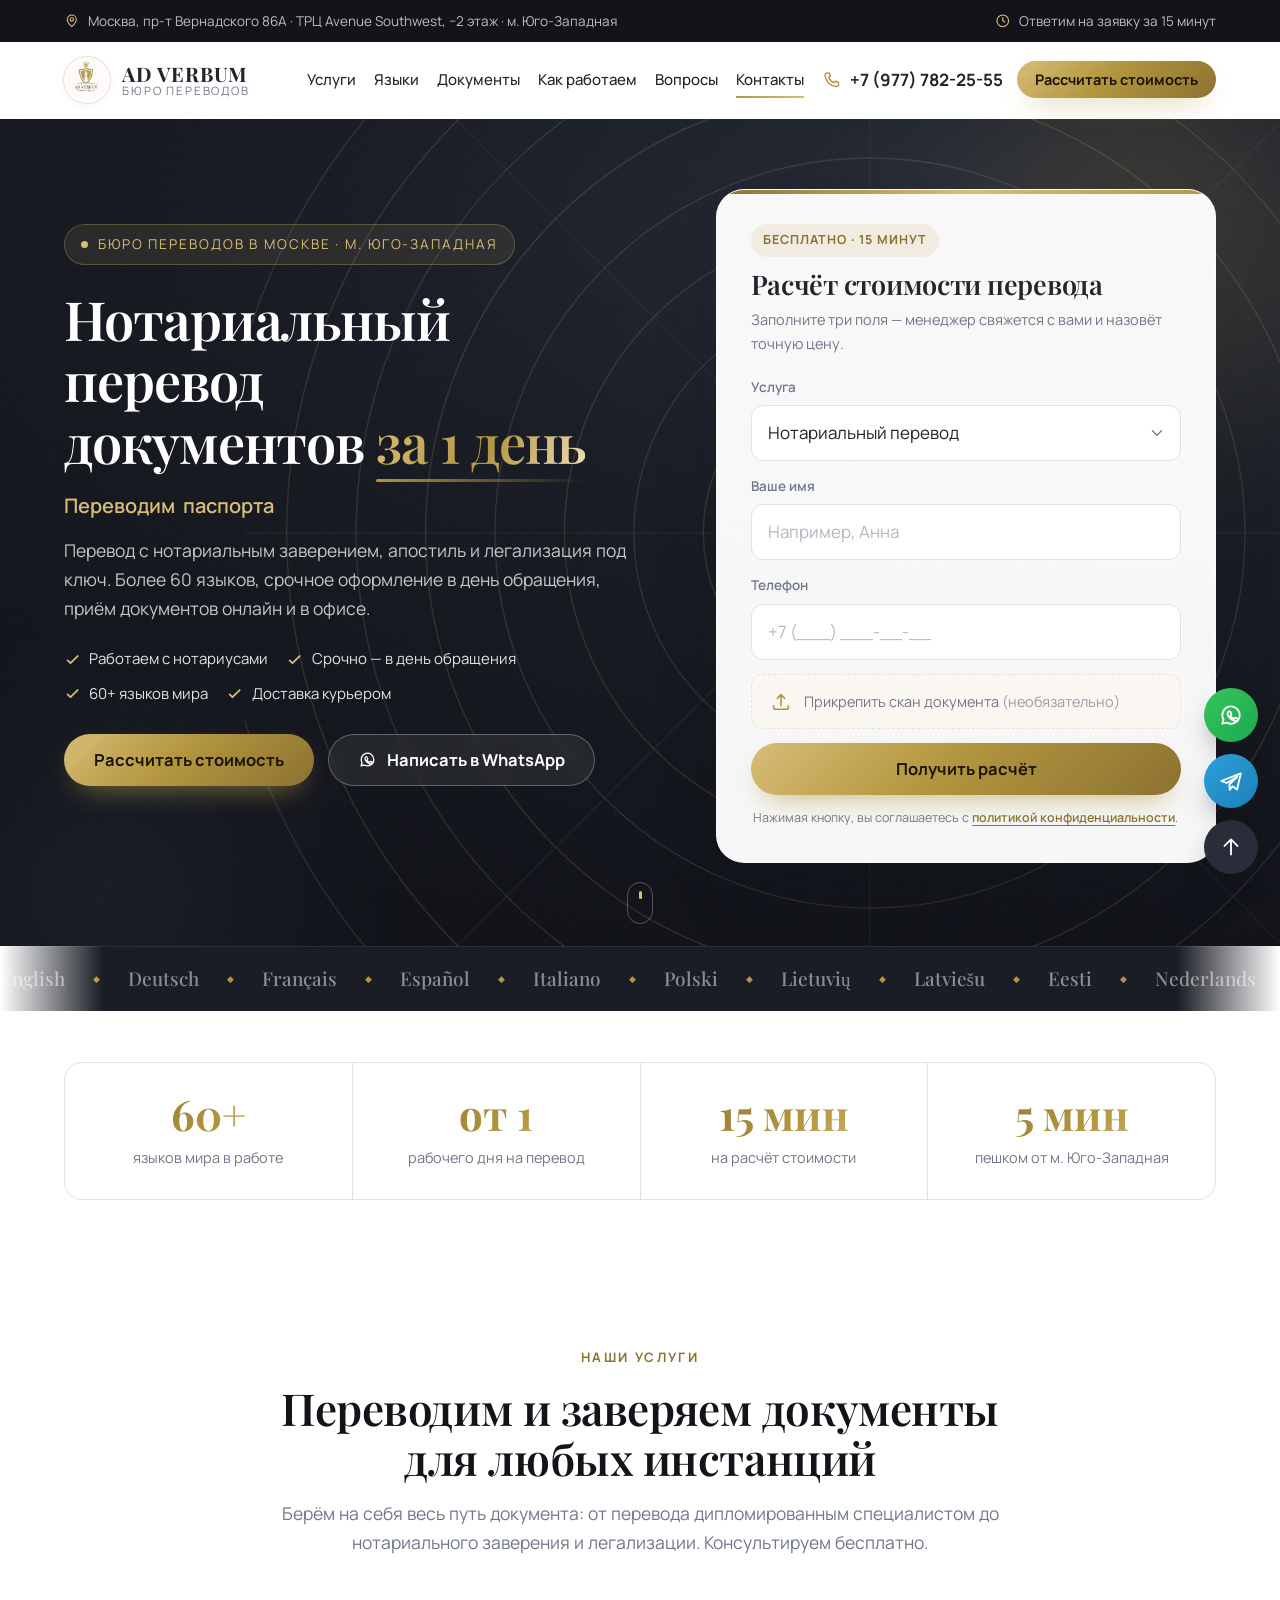
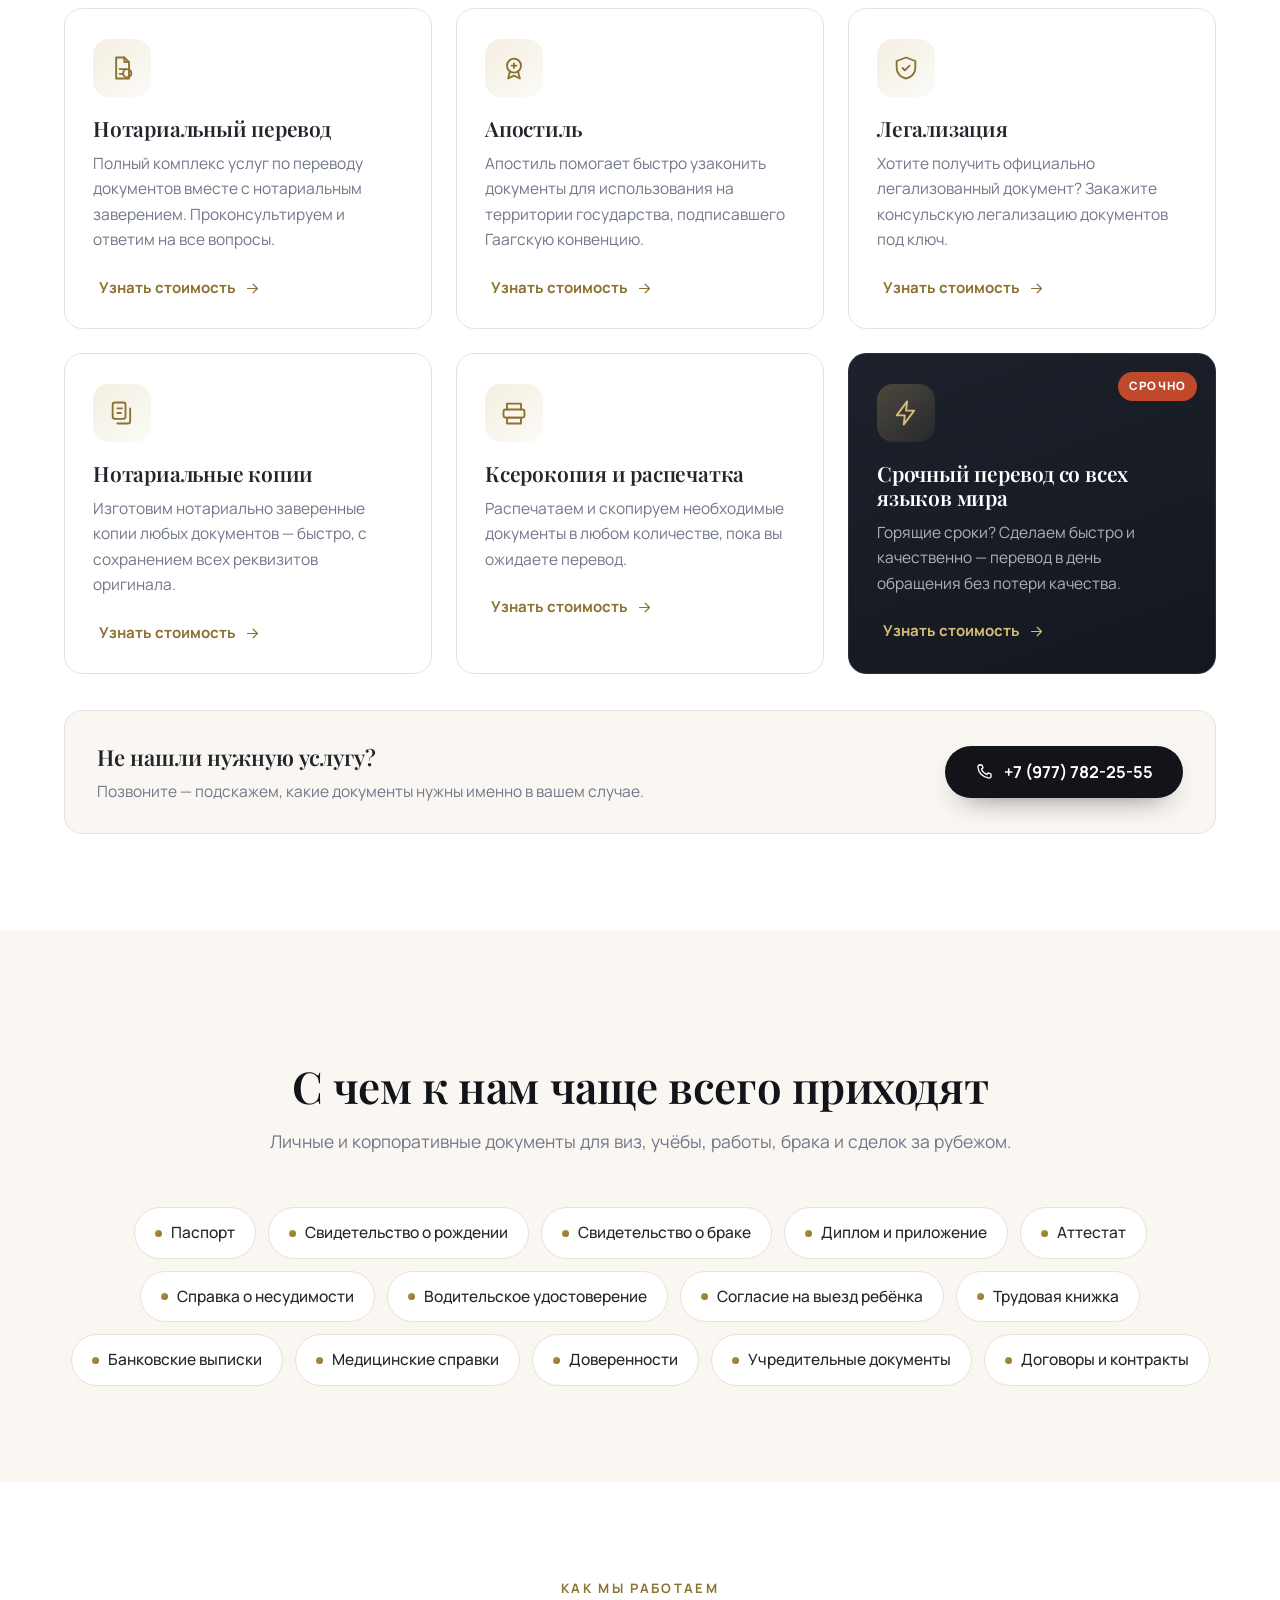
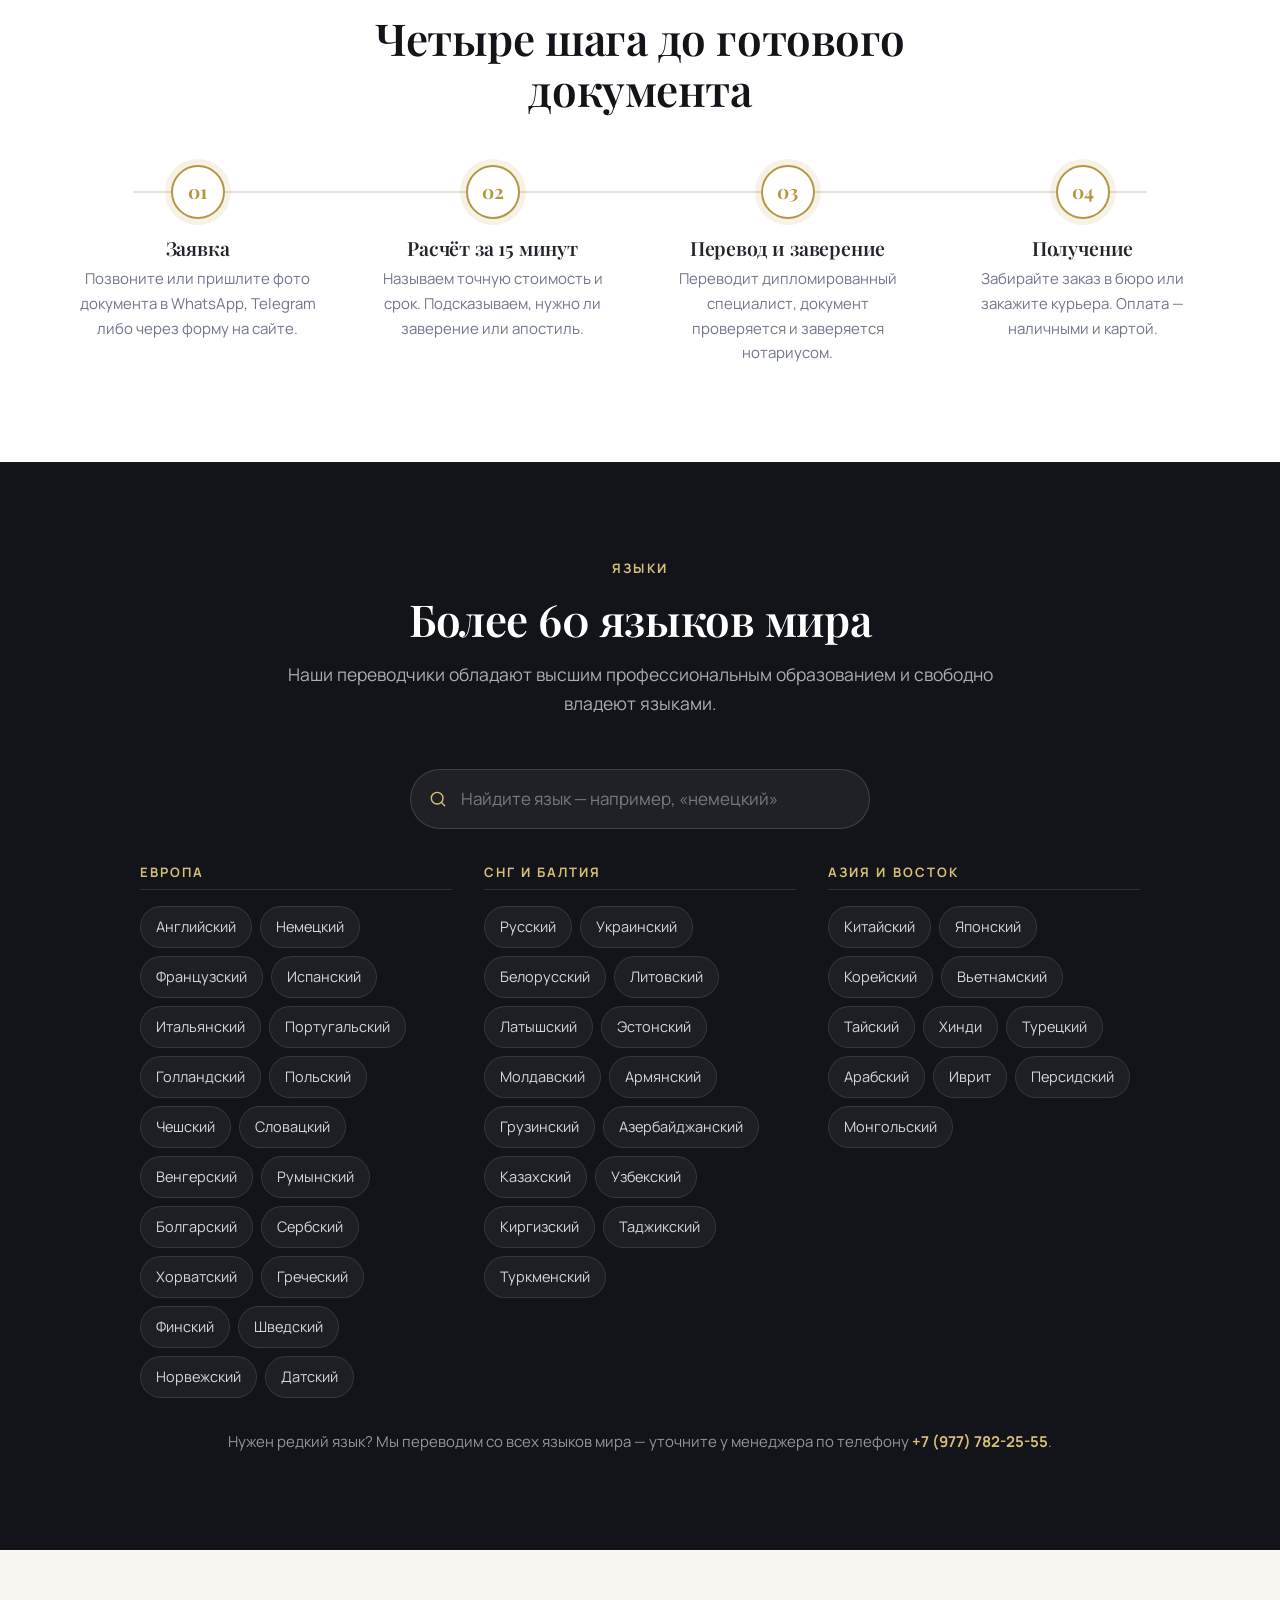
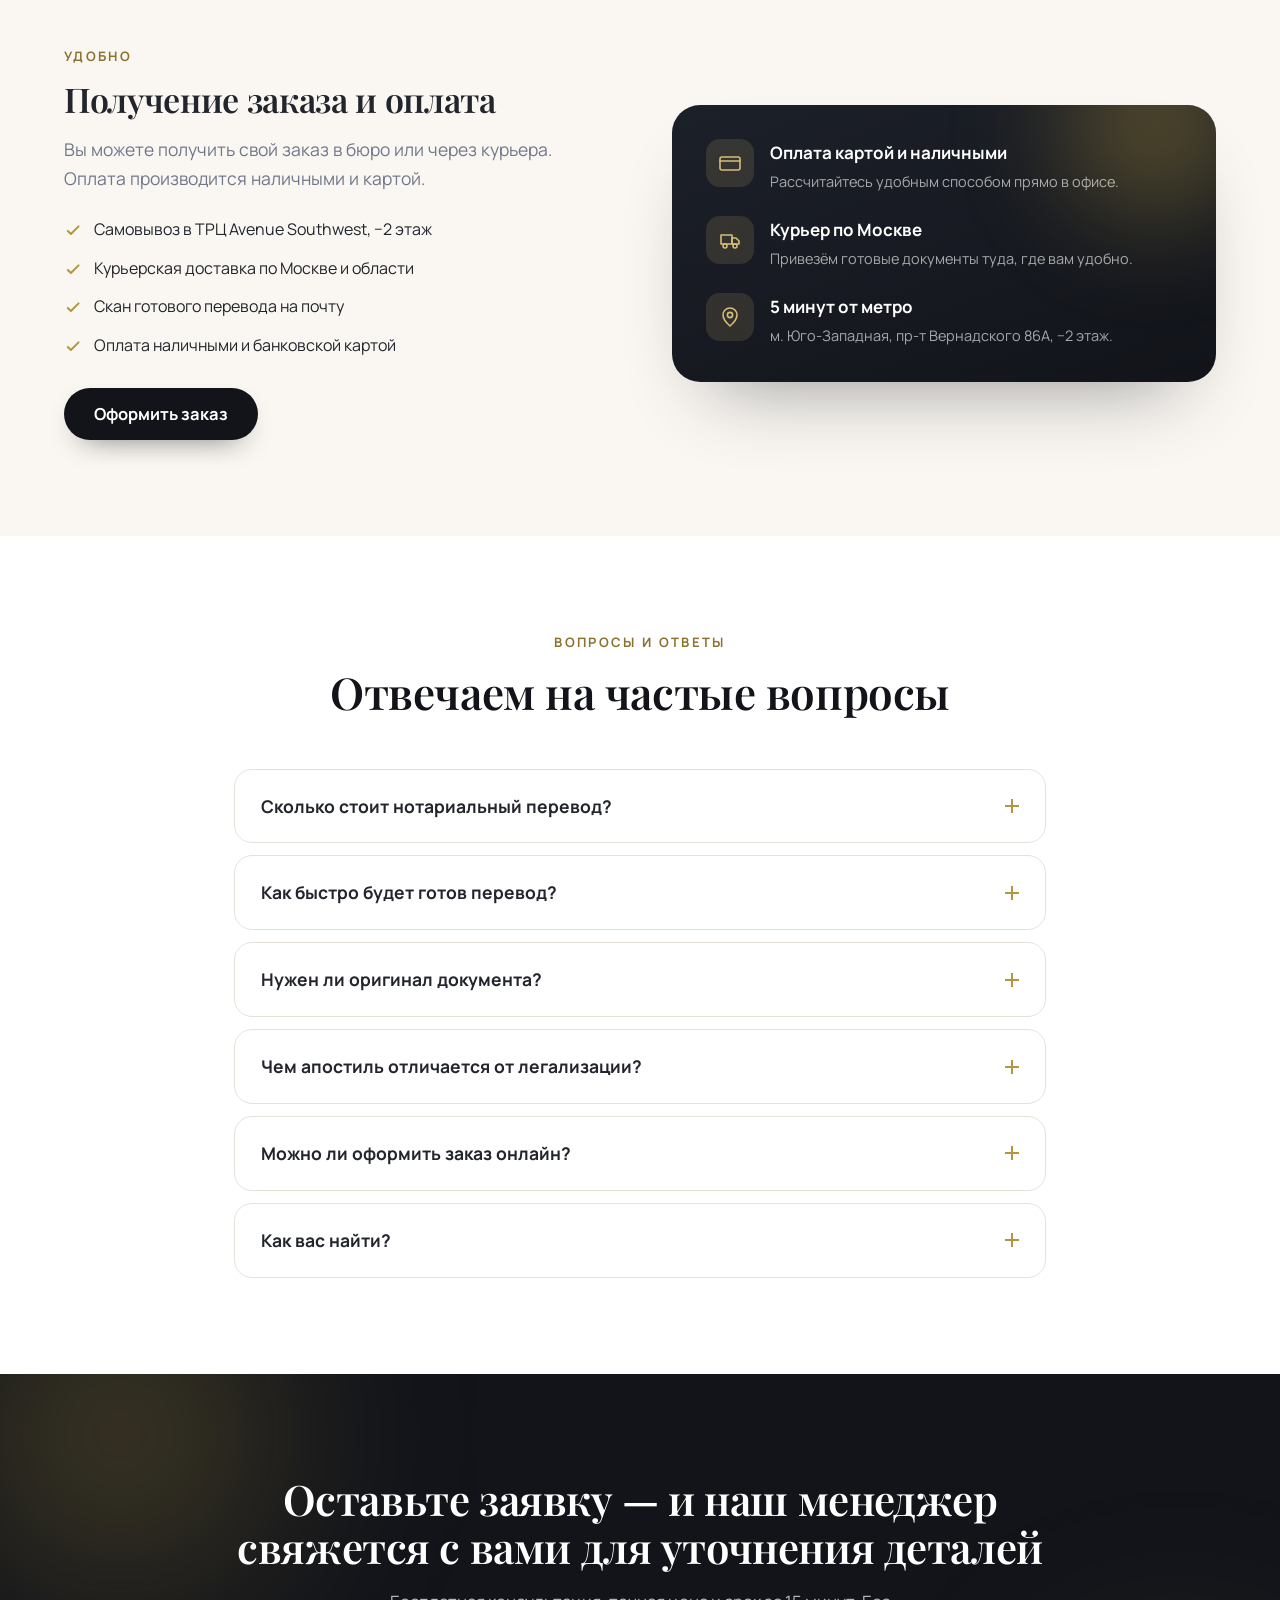
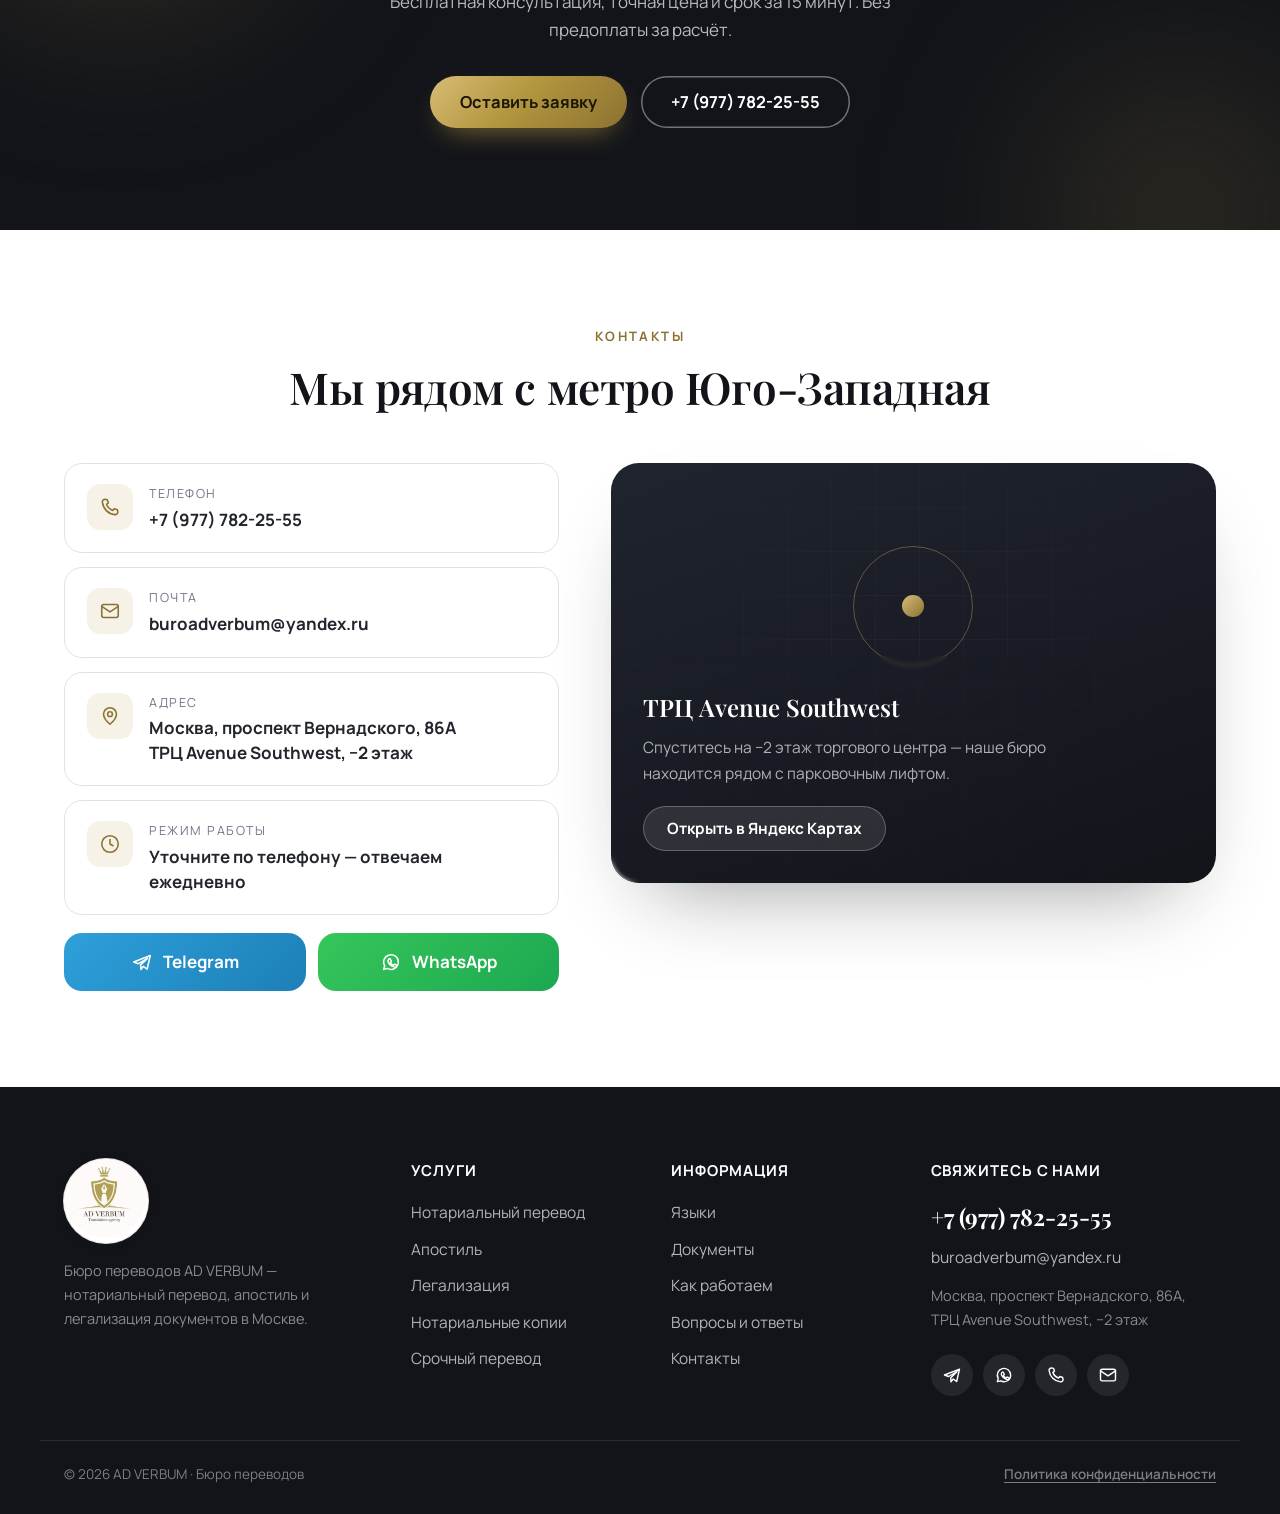
==== commit c747962a: "Довести мобильную вёрстку до чистого состояния Аудит на семи размерах экрана (320–1024px, включая ал" ====
--- a/index.html
+++ b/index.html
@@ -289,7 +289,7 @@
   <div class="container">
     <header class="section__head">
       <p class="section__eyebrow" data-reveal>Наши услуги</p>
-      <h2 class="section__title" data-reveal data-delay="60">Переводим и заверяем документы<br>для любых инстанций</h2>
+      <h2 class="section__title" data-reveal data-delay="60">Переводим и заверяем документы <br> для любых инстанций</h2>
       <p class="section__lead" data-reveal data-delay="120">
         Берём на себя весь путь документа: от перевода дипломированным специалистом
         до нотариального заверения и легализации. Консультируем бесплатно.
@@ -636,7 +636,7 @@
 <section class="cta">
   <div class="cta__bg" aria-hidden="true"><span></span><span></span></div>
   <div class="container cta__inner">
-    <h2 class="cta__title" data-reveal>Оставьте заявку — и наш менеджер<br>свяжется с вами для уточнения деталей</h2>
+    <h2 class="cta__title" data-reveal>Оставьте заявку — и наш менеджер <br> свяжется с вами для уточнения деталей</h2>
     <p class="cta__text" data-reveal data-delay="80">
       Бесплатная консультация, точная цена и срок за 15 минут. Без предоплаты за расчёт.
     </p>
--- a/css/style.css
+++ b/css/style.css
@@ -686,8 +686,9 @@
 a.contact:hover{transform:translateX(5px);border-color:var(--gold);box-shadow:var(--shadow)}
 .contact__ic{display:grid;place-items:center;width:46px;height:46px;border-radius:13px;flex:none;background:rgba(179,150,63,.12);color:var(--gold-deep)}
 .contact__ic svg{width:22px;height:22px;fill:none;stroke:currentColor;stroke-width:1.7;stroke-linecap:round;stroke-linejoin:round}
+.contact__body{min-width:0}
 .contact__label{display:block;font-size:12.5px;letter-spacing:.12em;text-transform:uppercase;color:var(--muted);margin-bottom:3px}
-.contact__value{display:block;font-weight:700;font-size:17px;line-height:1.45}
+.contact__value{display:block;font-weight:700;font-size:17px;line-height:1.45;overflow-wrap:anywhere}
 
 .contacts__messengers{display:flex;gap:12px;margin-top:4px}
 .msg{
@@ -815,7 +816,43 @@
 .mobilebar__btn svg{width:22px;height:22px;fill:none;stroke:currentColor;stroke-width:1.8;stroke-linecap:round;stroke-linejoin:round}
 .mobilebar__btn:active{background:var(--cream)}
 .mobilebar__btn--primary{background:linear-gradient(135deg,var(--gold-soft),var(--gold) 50%,var(--gold-deep));color:#1a1505}
-@media (max-width:760px){.mobilebar{display:flex;gap:8px}body{padding-bottom:0}}
+@media (max-width:760px){
+  .mobilebar{display:flex;gap:8px}
+  /* запас под нижнюю панель, иначе она перекрывает конец страницы */
+  .footer{padding-bottom:calc(28px + 76px)}
+}
+
+/* ============ УДОБСТВО НАЖАТИЯ НА СЕНСОРНЫХ ЭКРАНАХ ============ */
+@media (max-width:900px){
+  .footer__nav{gap:2px}
+  .footer__nav a,
+  .footer__contacts a:not(.footer__phone){padding-block:9px;display:inline-block}
+  .card__link{padding-block:9px}
+  .faq__item summary{padding-block:20px}
+  .form__policy .link,.footer__bottom .link{display:inline-block;padding-block:6px}
+  .langs__note a{display:inline-block;padding-block:6px}
+  .docs li span{padding-block:13px}
+}
+
+/* Жёсткие переносы строк из макета мешают на узких экранах */
+@media (max-width:700px){
+  .section__title br,.cta__title br{display:none}
+  .mapcard{min-height:340px}
+  .mapcard__pin{top:28%}
+}
+
+/* ============ САМЫЕ УЗКИЕ ЭКРАНЫ ============ */
+@media (max-width:380px){
+  .container{padding-inline:16px}
+  .contact{padding:16px 16px;gap:12px}
+  .contact__ic{width:42px;height:42px}
+  .contact__value{font-size:16px}
+  .card{padding:24px 20px 22px}
+  .lead{padding:22px 18px}
+  .hero__title{font-size:30px}
+  .section__title{font-size:26px}
+  .msg{padding:14px 10px;font-size:15px}
+}
 
 /* ============ МОДАЛЬНЫЕ ОКНА ============ */
 .modal{position:fixed;inset:0;z-index:150;display:grid;place-items:center;padding:20px}
@@ -850,8 +887,8 @@
 [data-reveal="scale"]{transform:scale(.94)}
 [data-reveal].is-visible{opacity:1;transform:none}
 
-/* Горизонтальный сдвиг на узких экранах даёт лишнюю прокрутку */
-@media (max-width:980px){
+/* Горизонтальный сдвиг у края контейнера даёт лишнюю прокрутку */
+@media (max-width:1300px){
   [data-reveal="right"],[data-reveal="left"]{transform:translateY(26px)}
 }
 
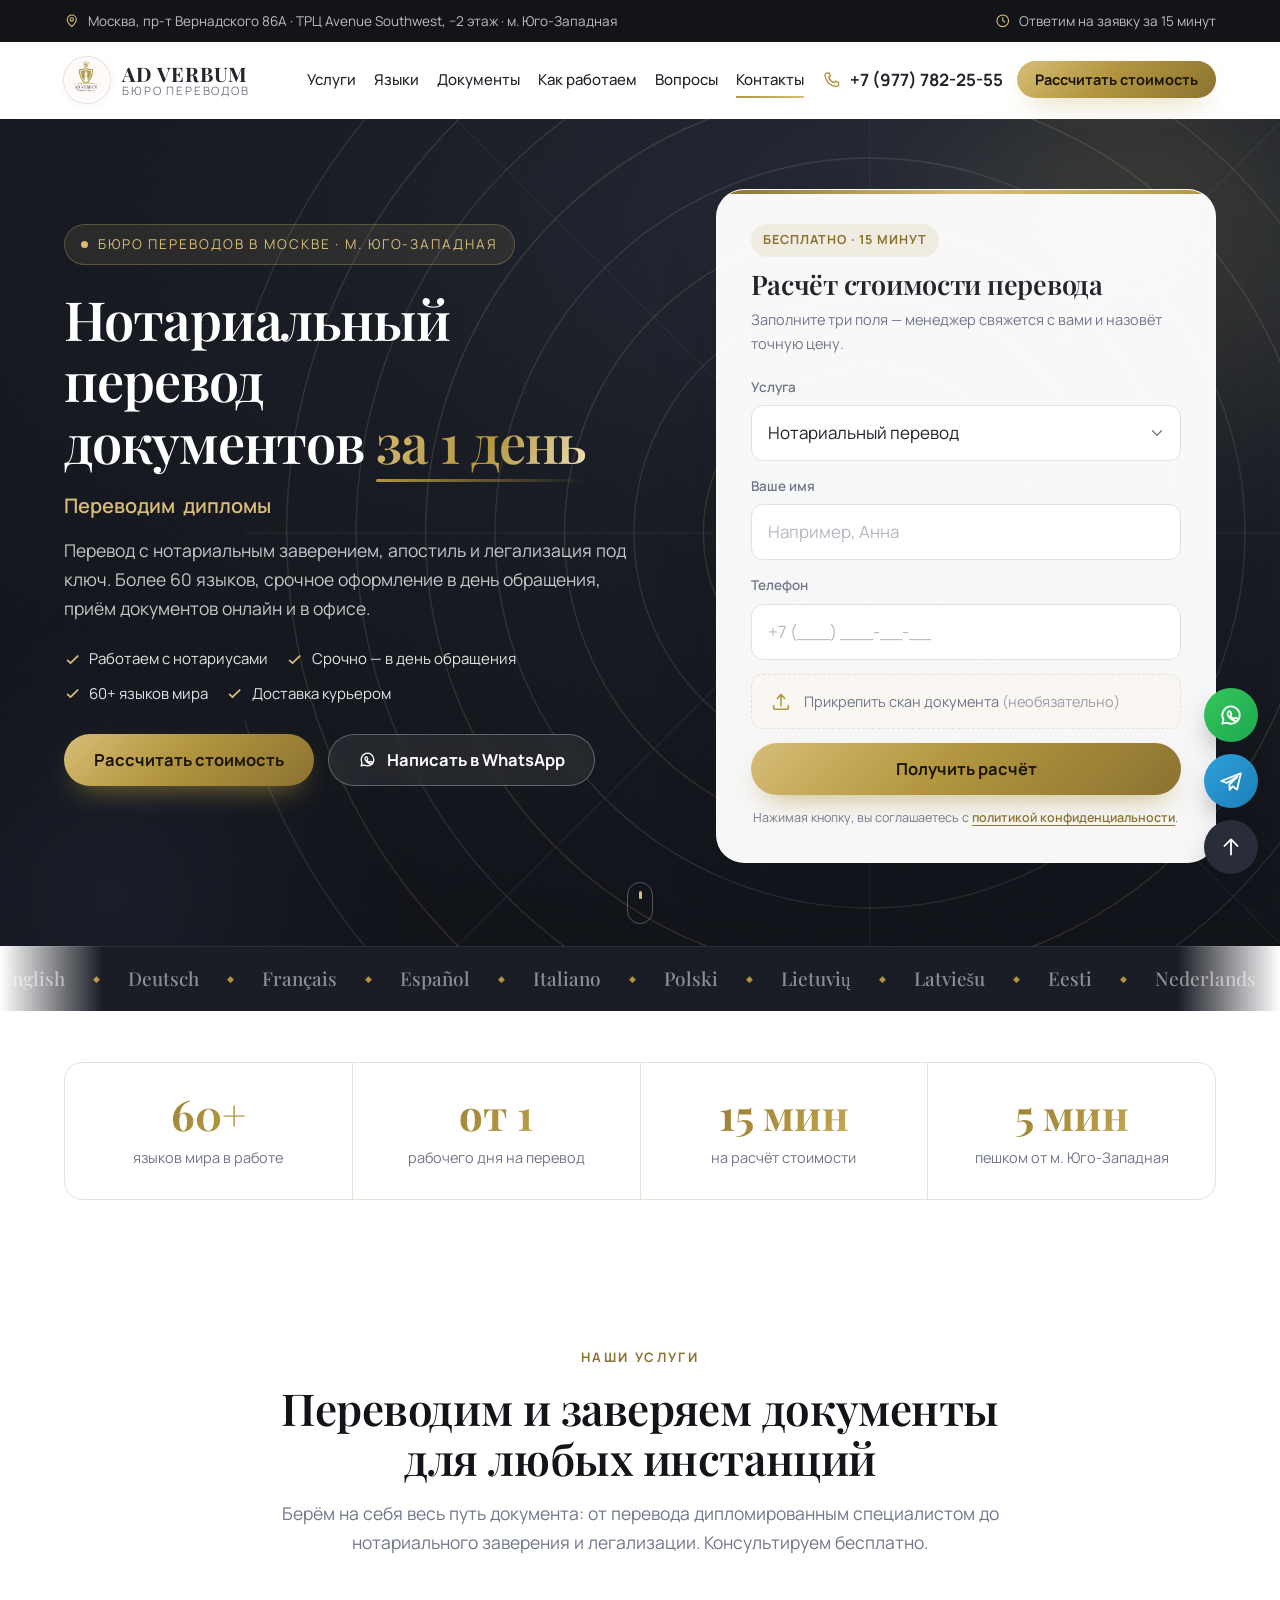
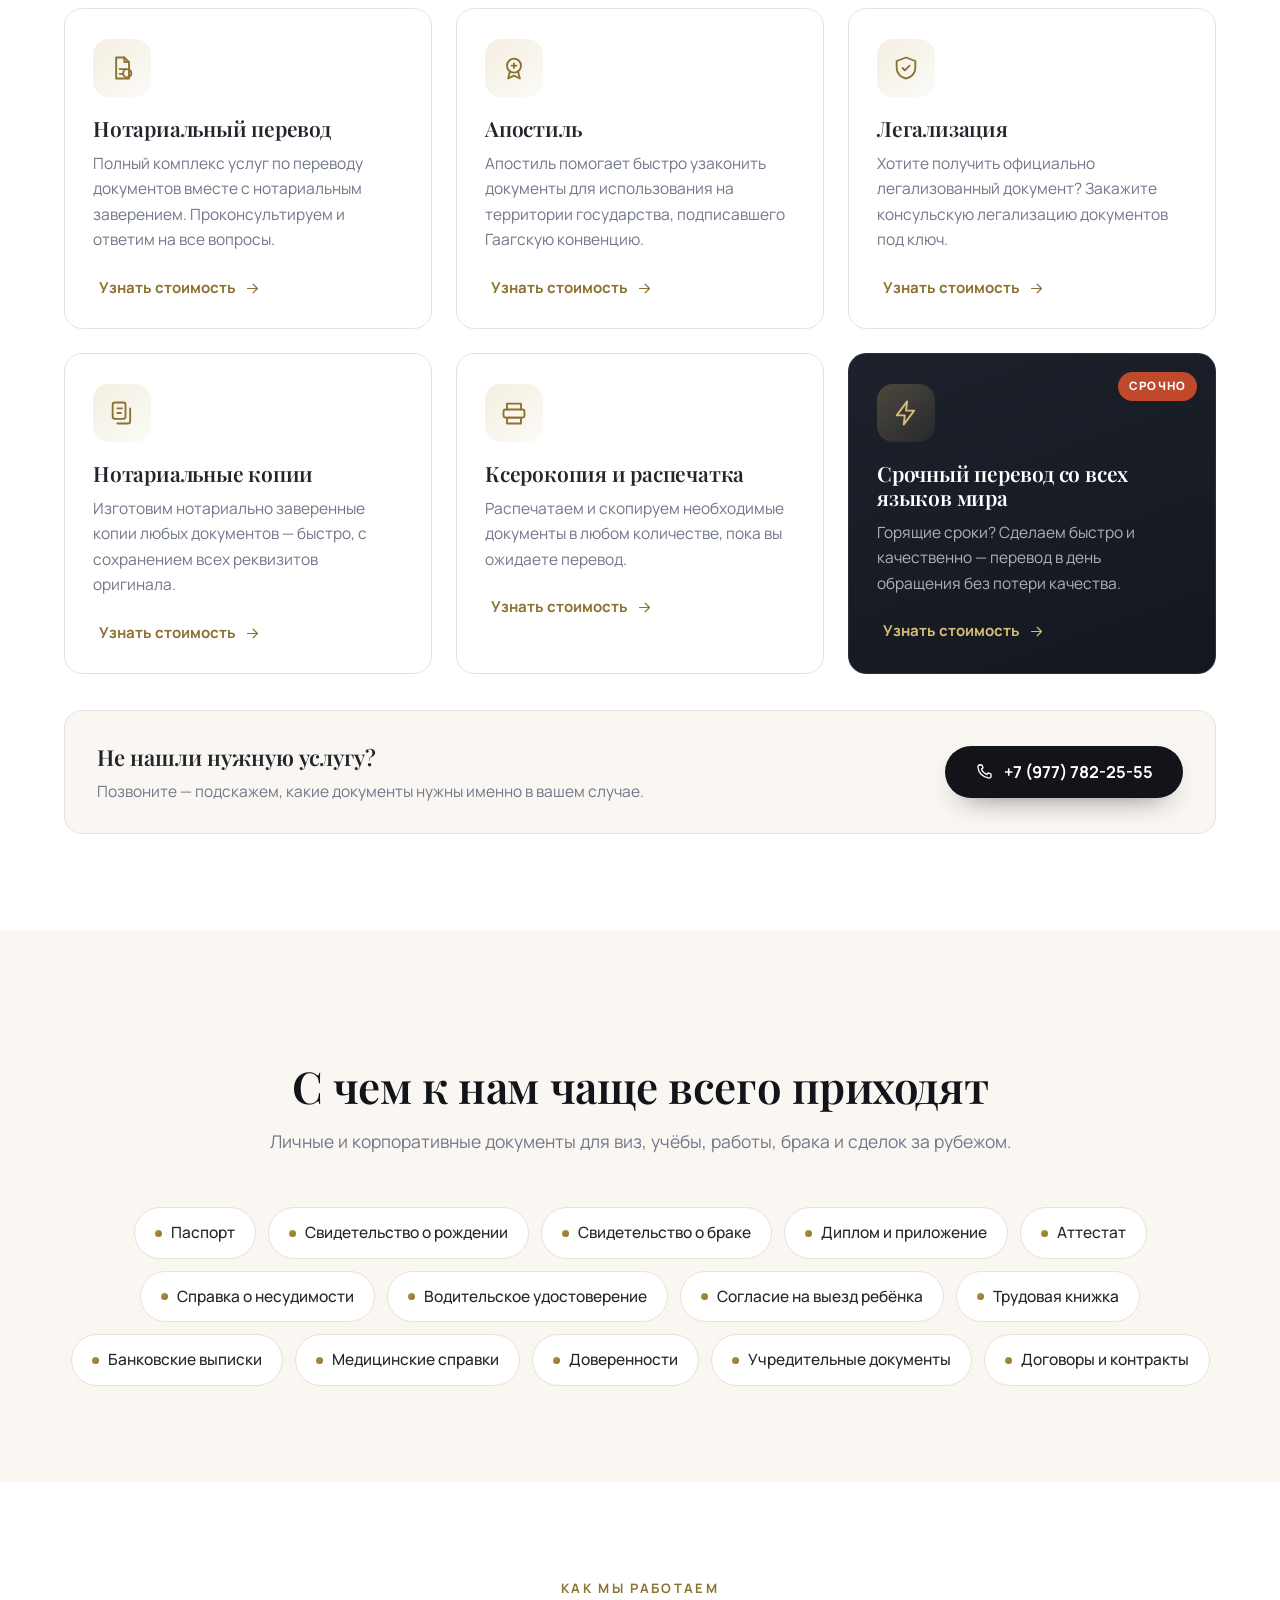
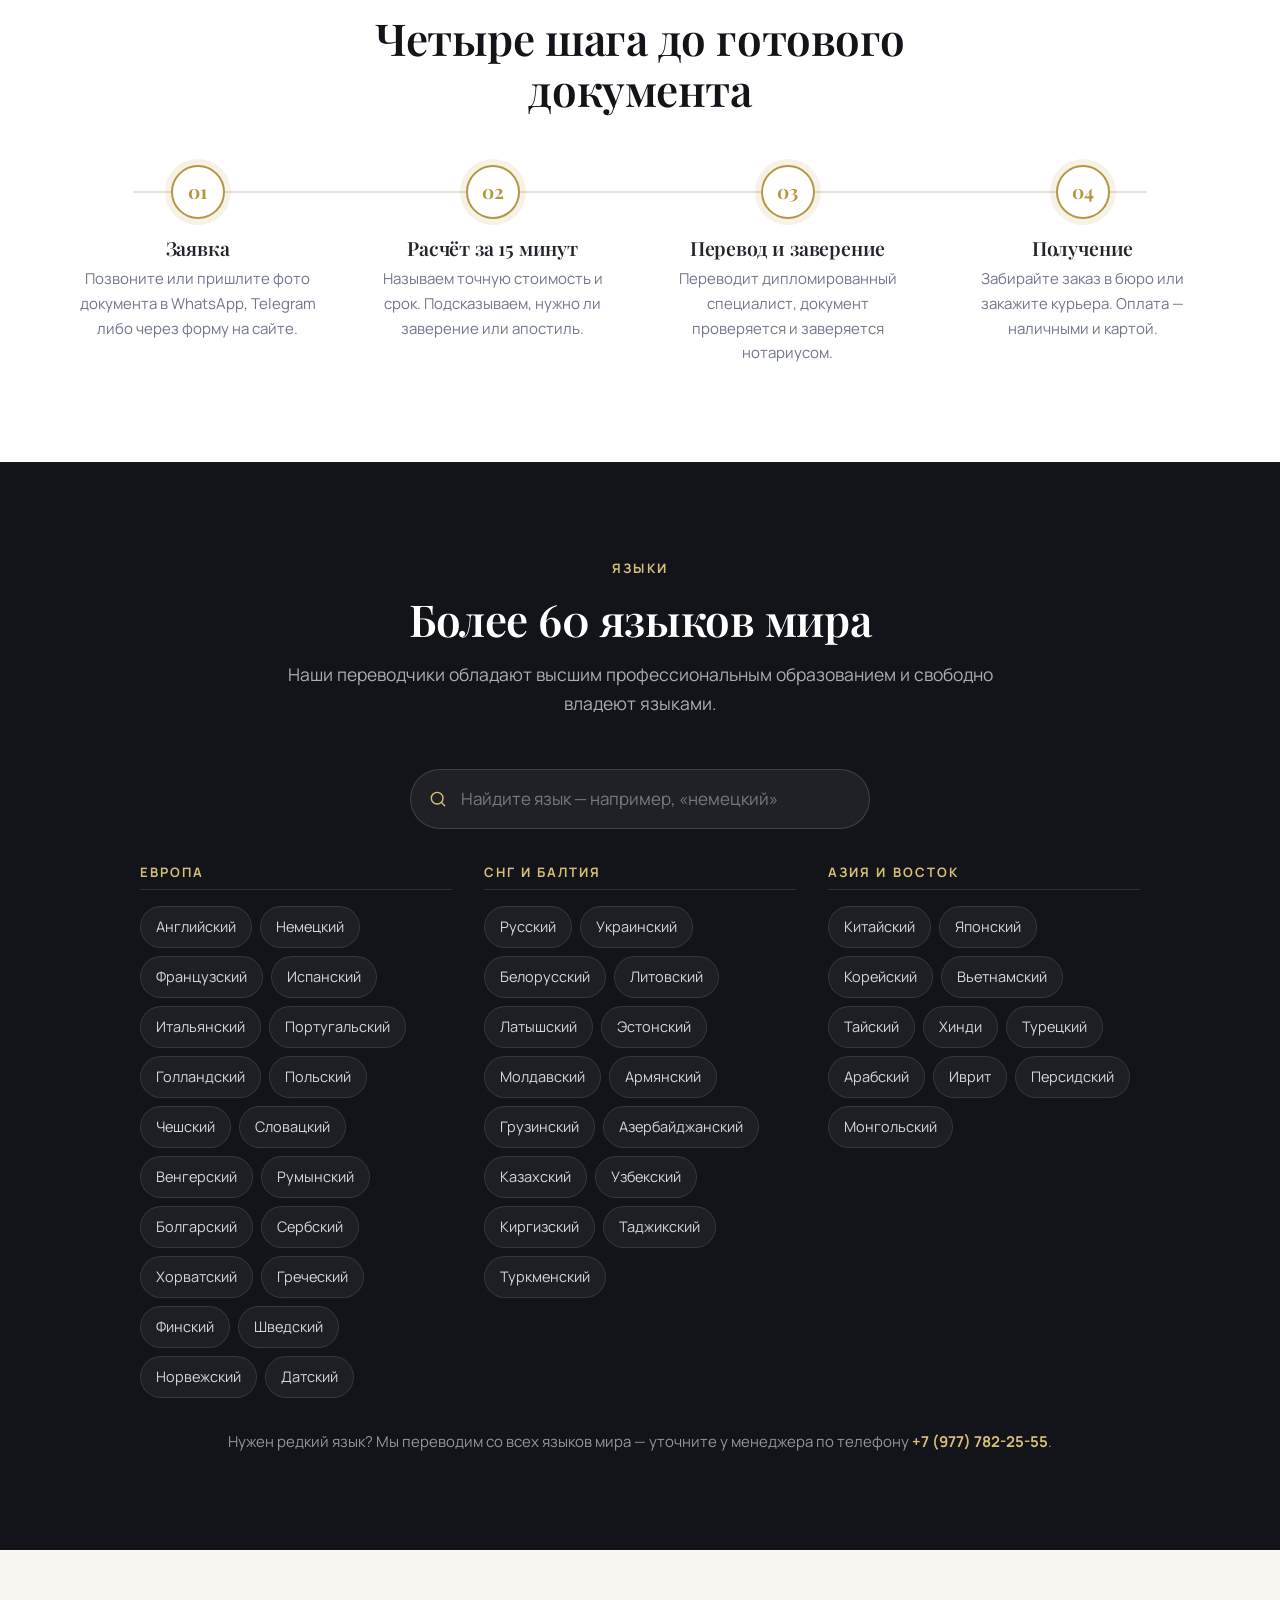
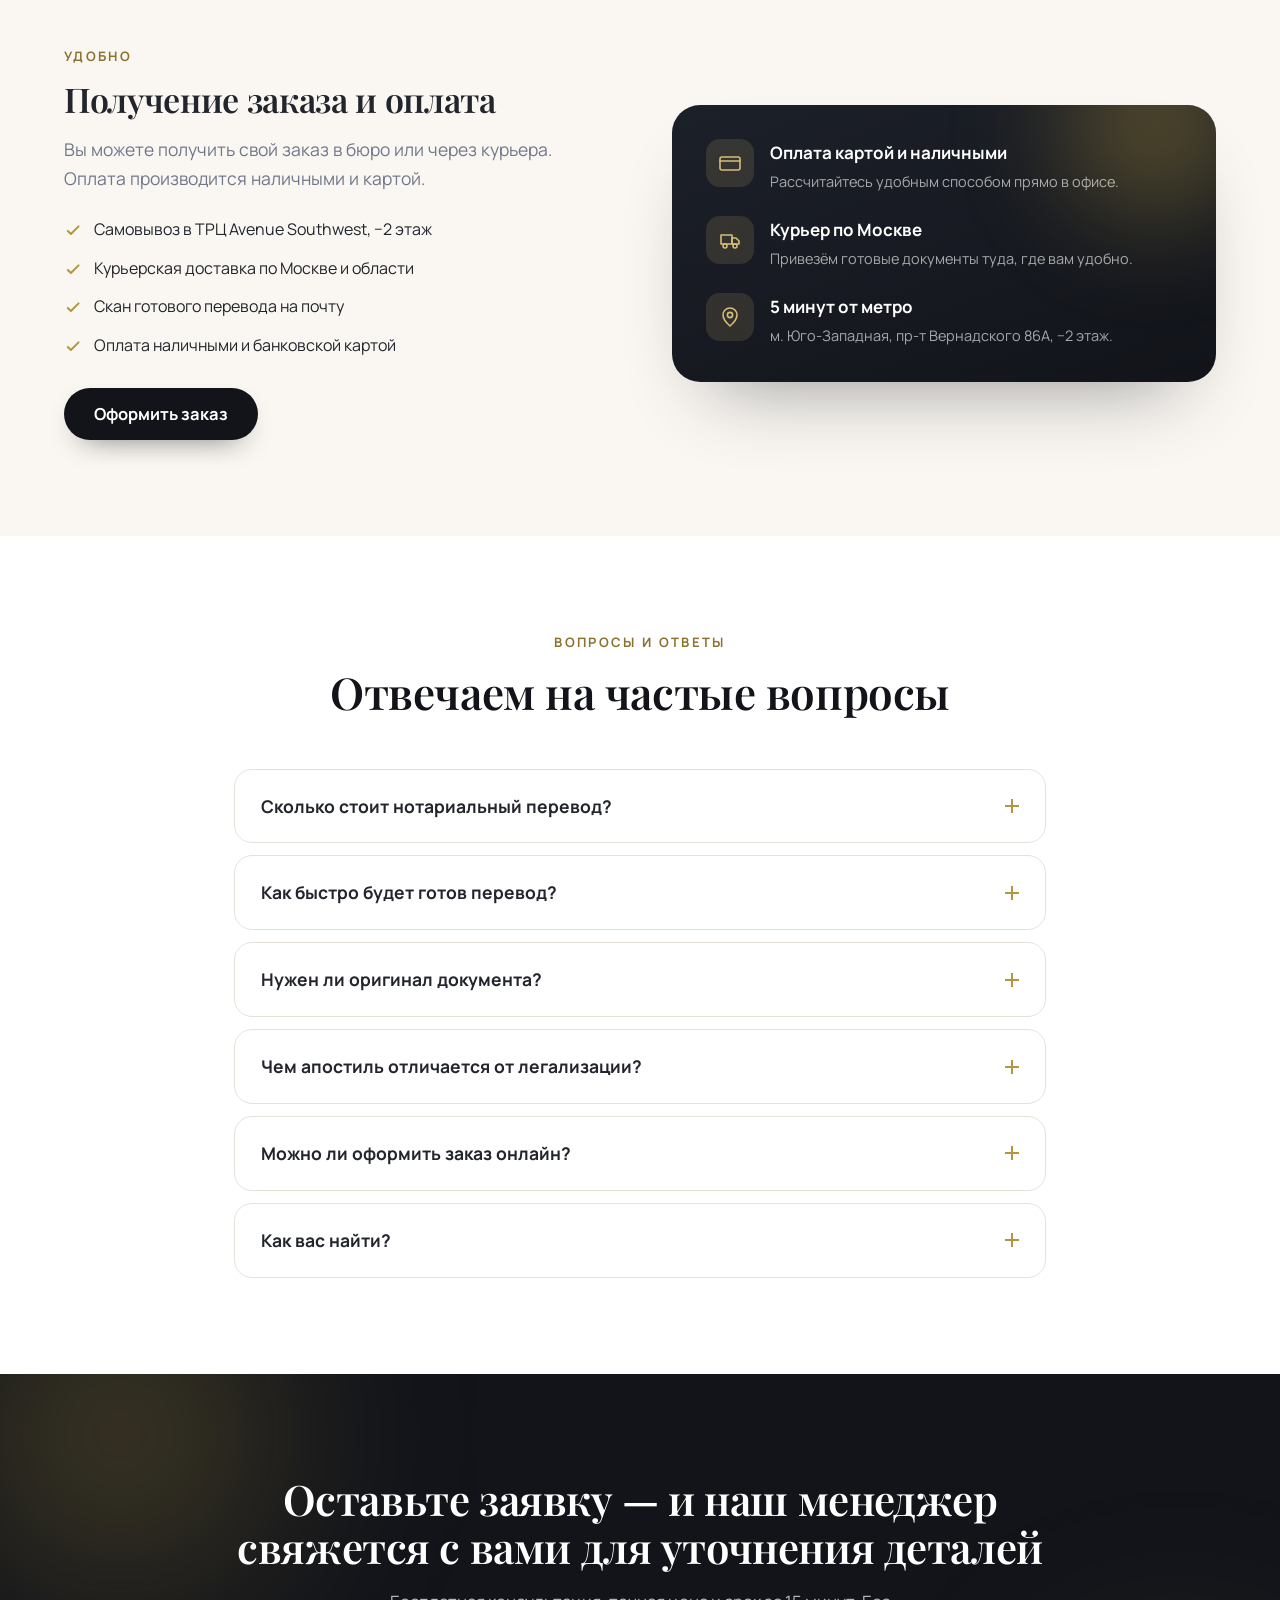
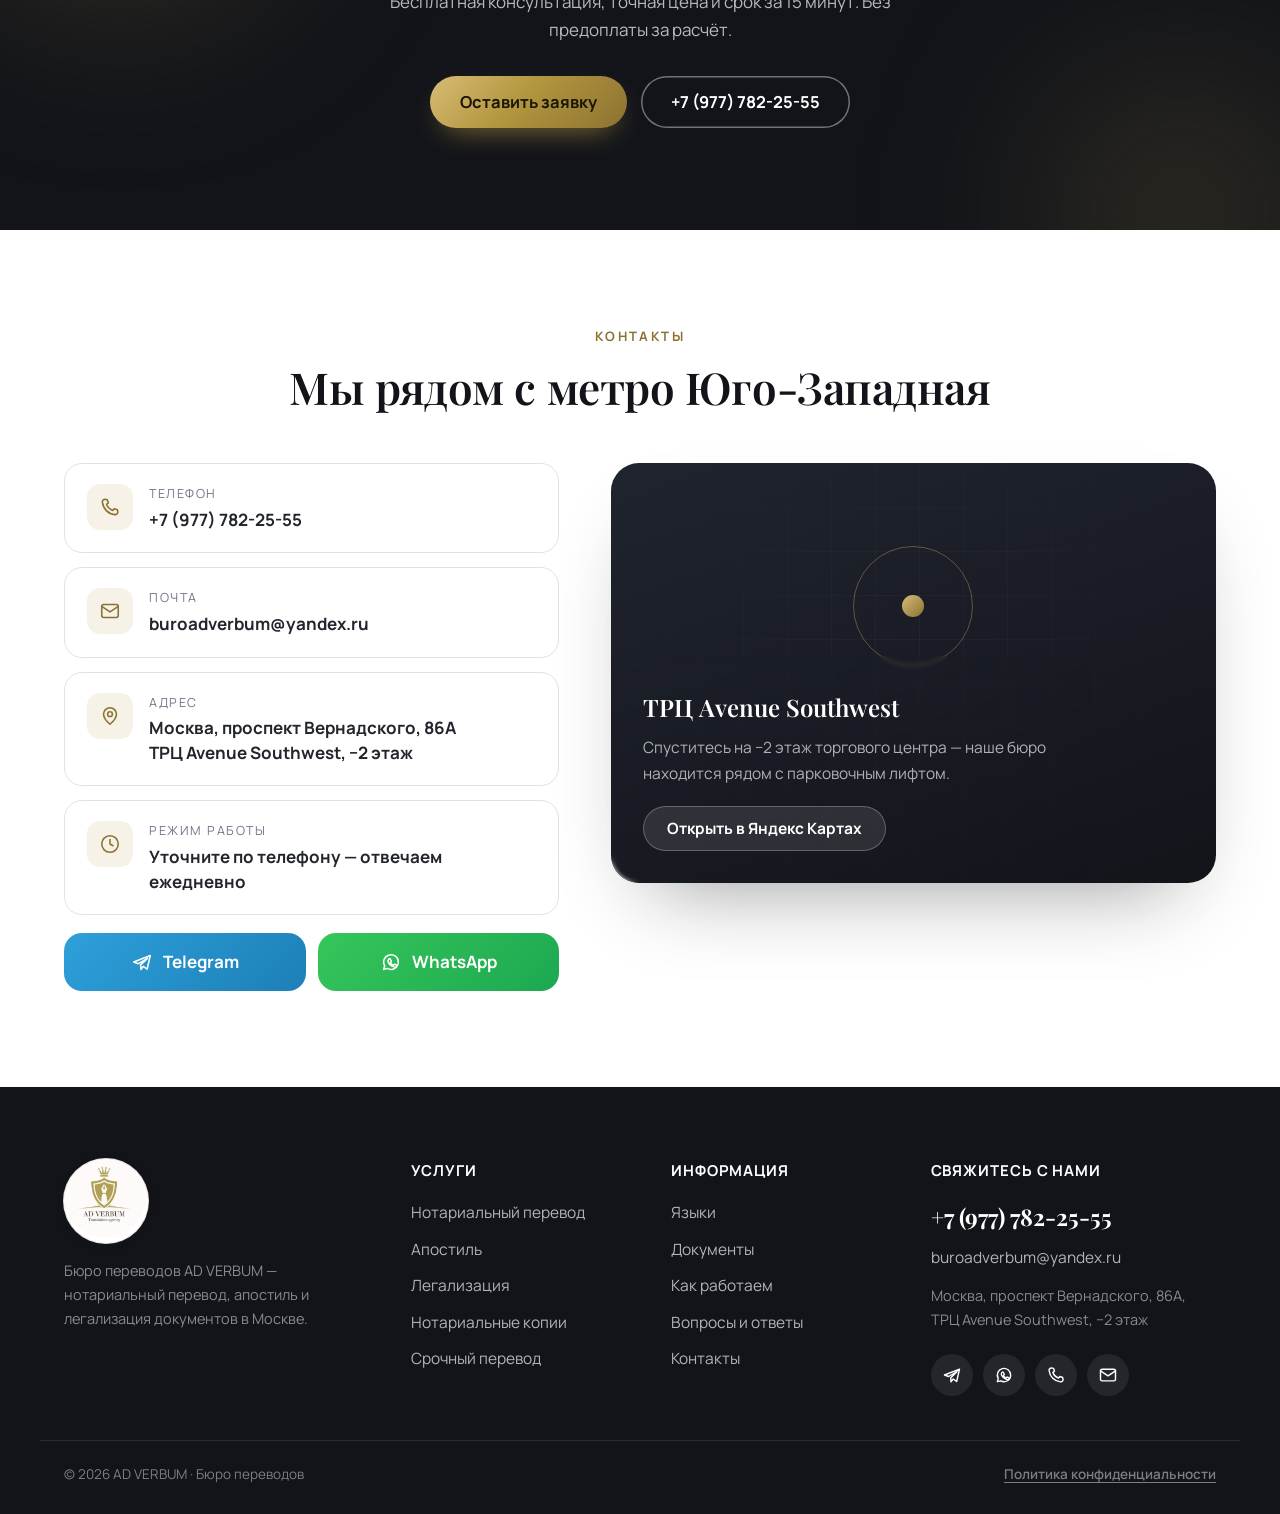
==== commit 635af19a: "Закодировать адрес в ссылке на Яндекс Карты Пробелы и кириллица в href работали, но полагались на по" ====
--- a/index.html
+++ b/index.html
@@ -711,7 +711,7 @@
             <p class="mapcard__text">
               Спуститесь на −2 этаж торгового центра — наше бюро находится рядом с парковочным лифтом.
             </p>
-            <a class="btn btn--dark" href="https://yandex.ru/maps/?text=Москва, проспект Вернадского 86А" target="_blank" rel="noopener">
+            <a class="btn btn--dark" href="https://yandex.ru/maps/?text=%D0%9C%D0%BE%D1%81%D0%BA%D0%B2%D0%B0%2C%20%D0%BF%D1%80%D0%BE%D1%81%D0%BF%D0%B5%D0%BA%D1%82%20%D0%92%D0%B5%D1%80%D0%BD%D0%B0%D0%B4%D1%81%D0%BA%D0%BE%D0%B3%D0%BE%2086%D0%90" target="_blank" rel="noopener">
               Открыть в Яндекс Картах
             </a>
           </div>
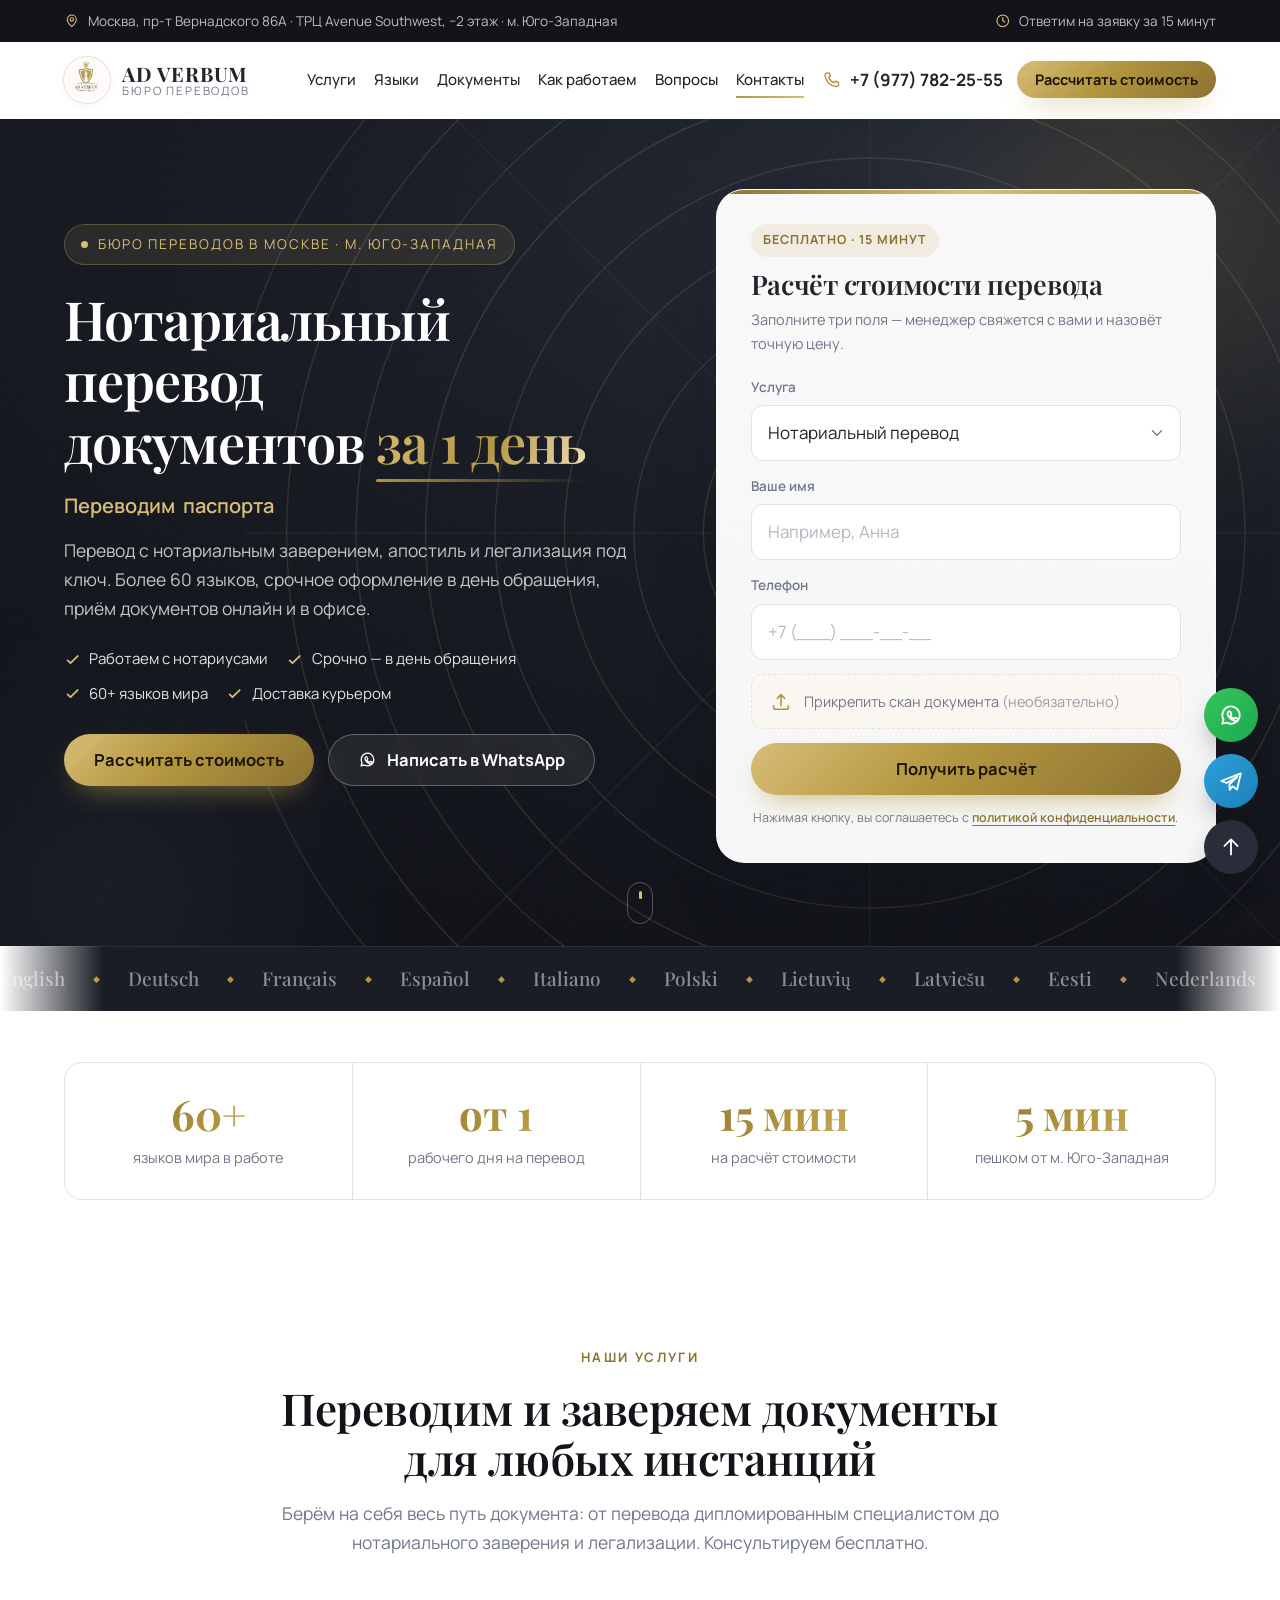
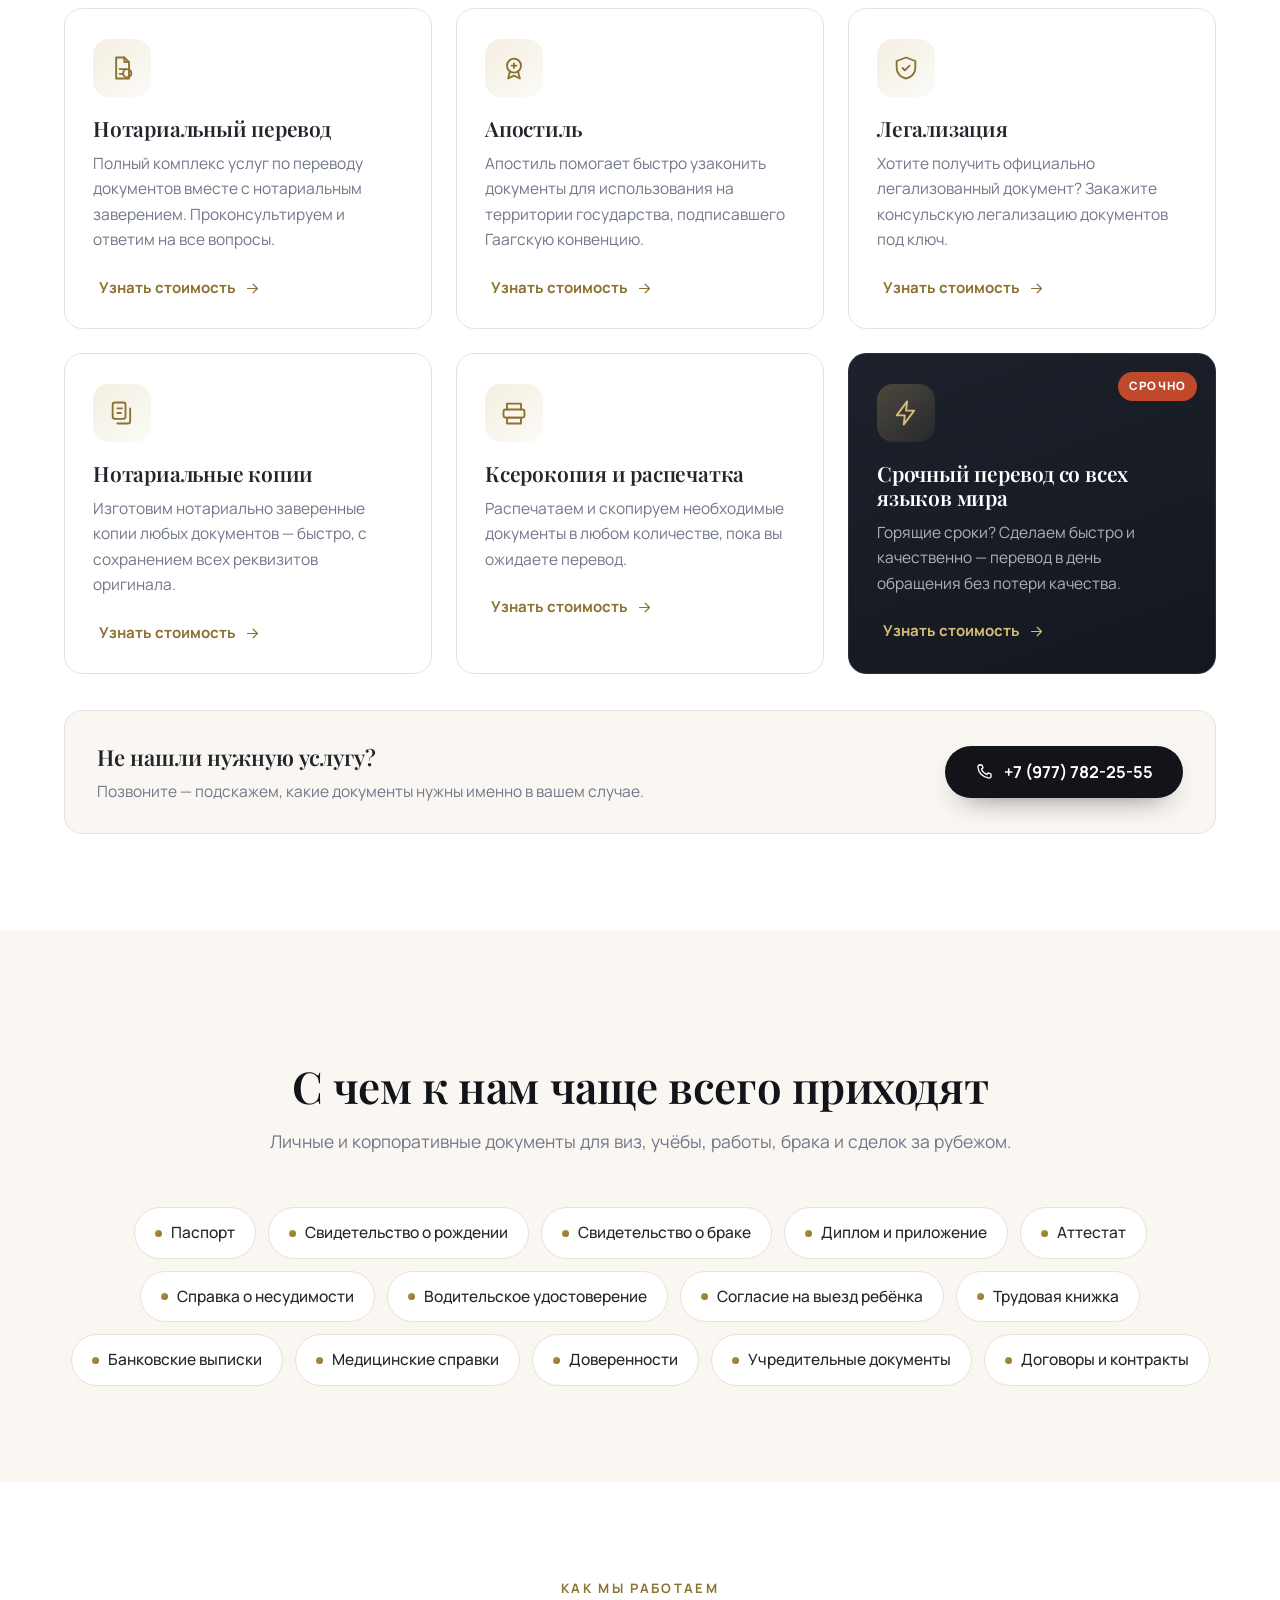
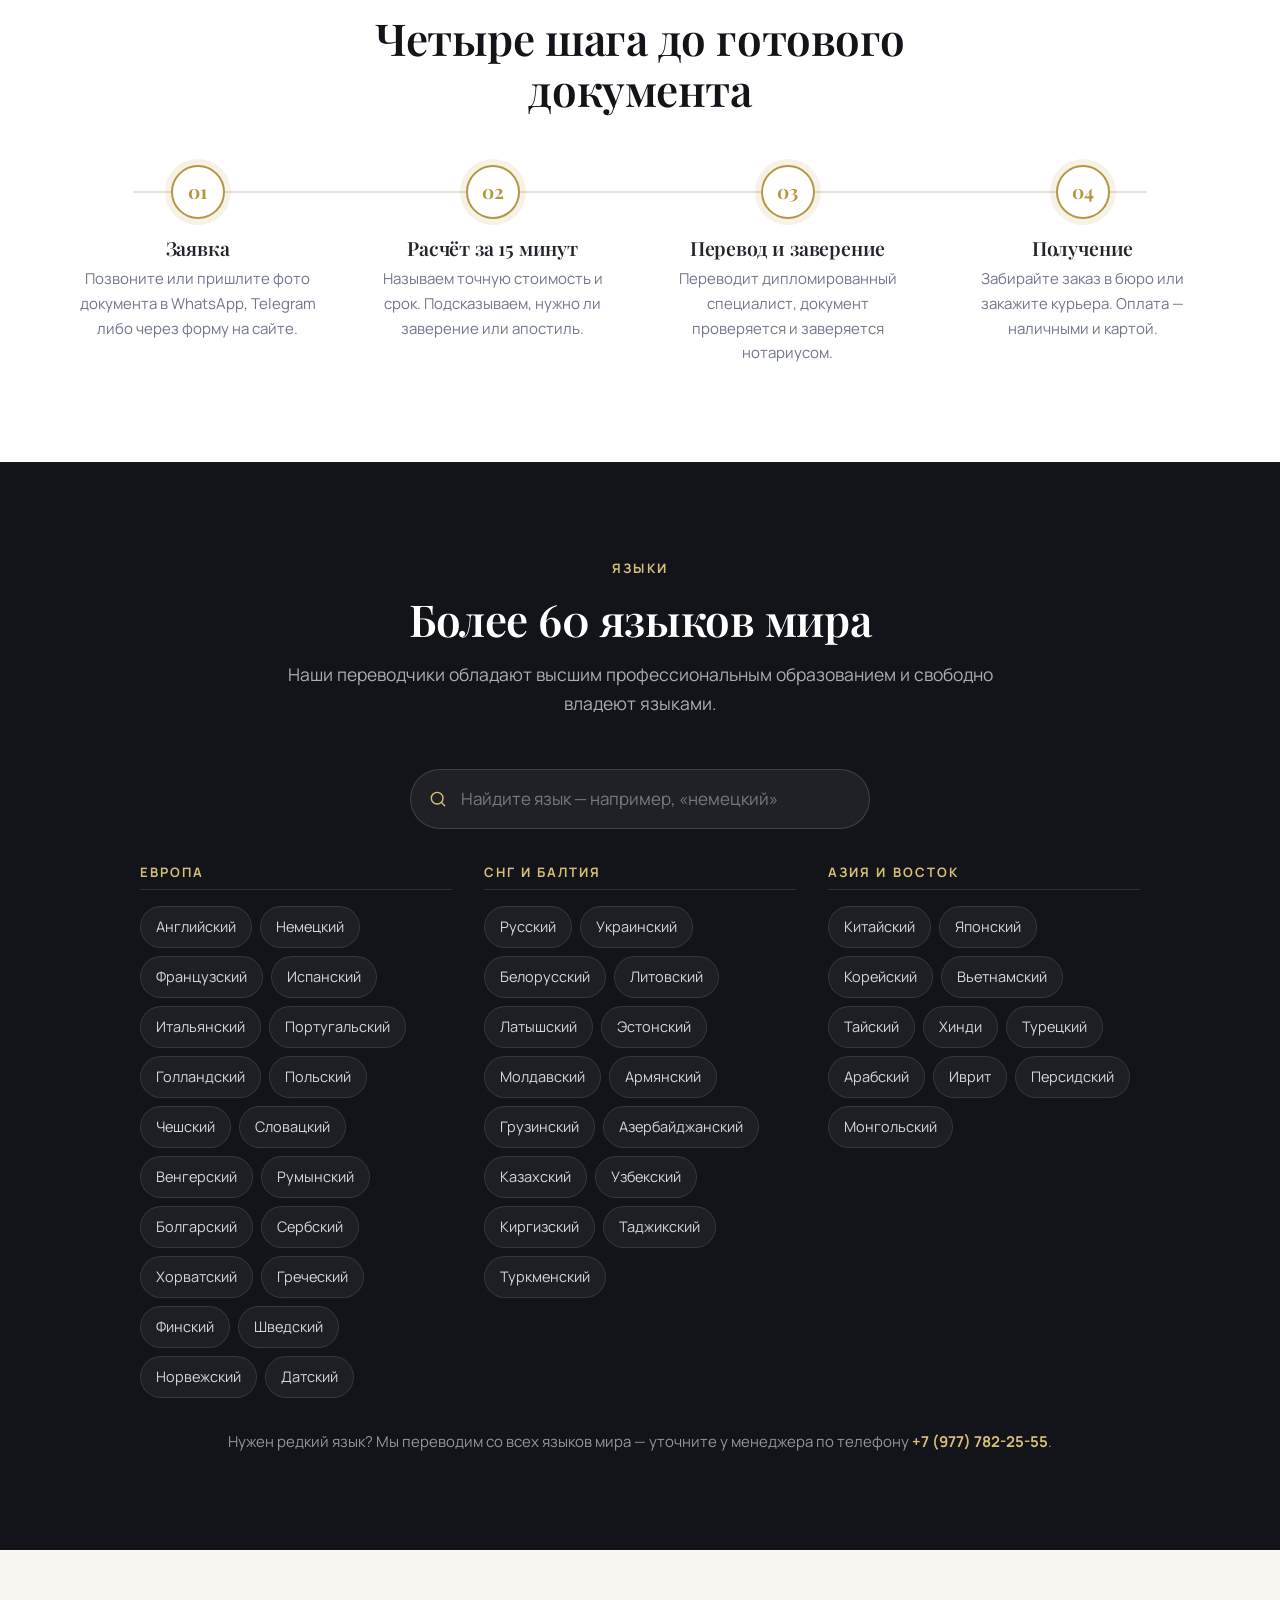
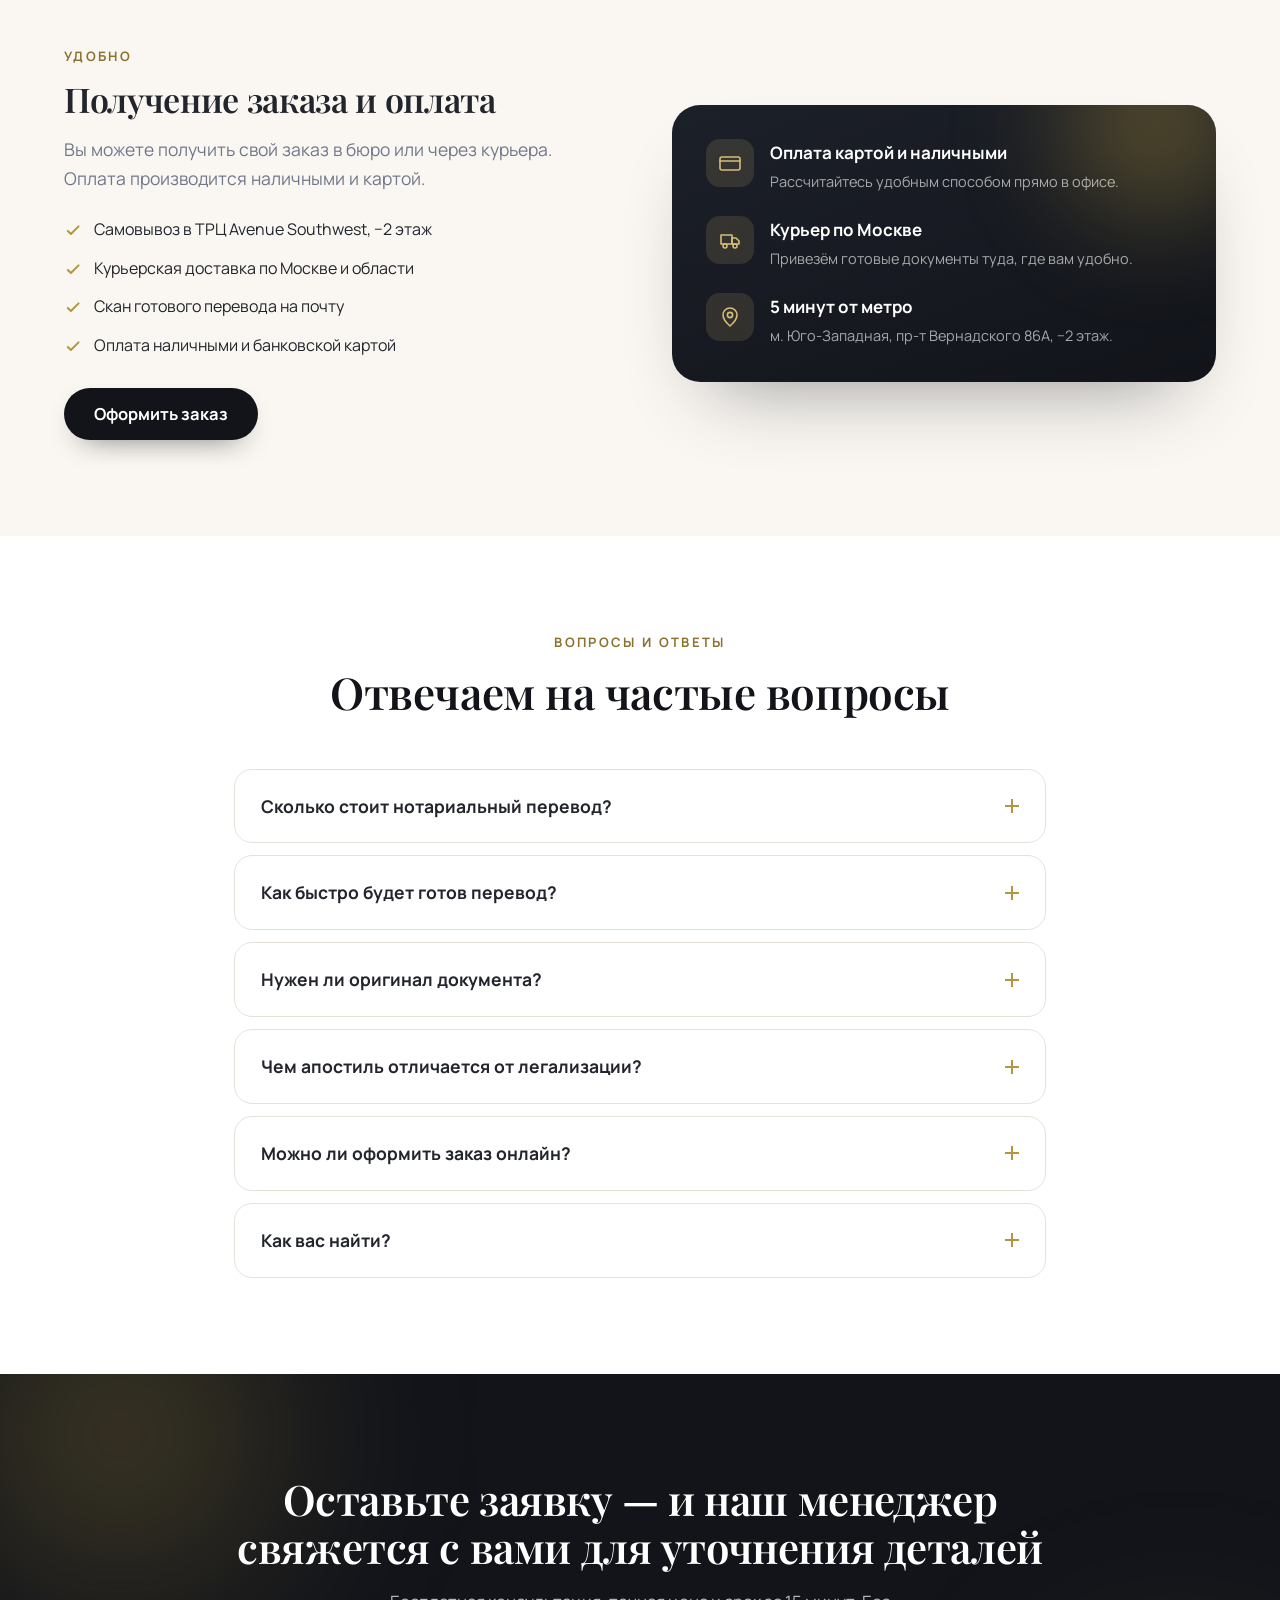
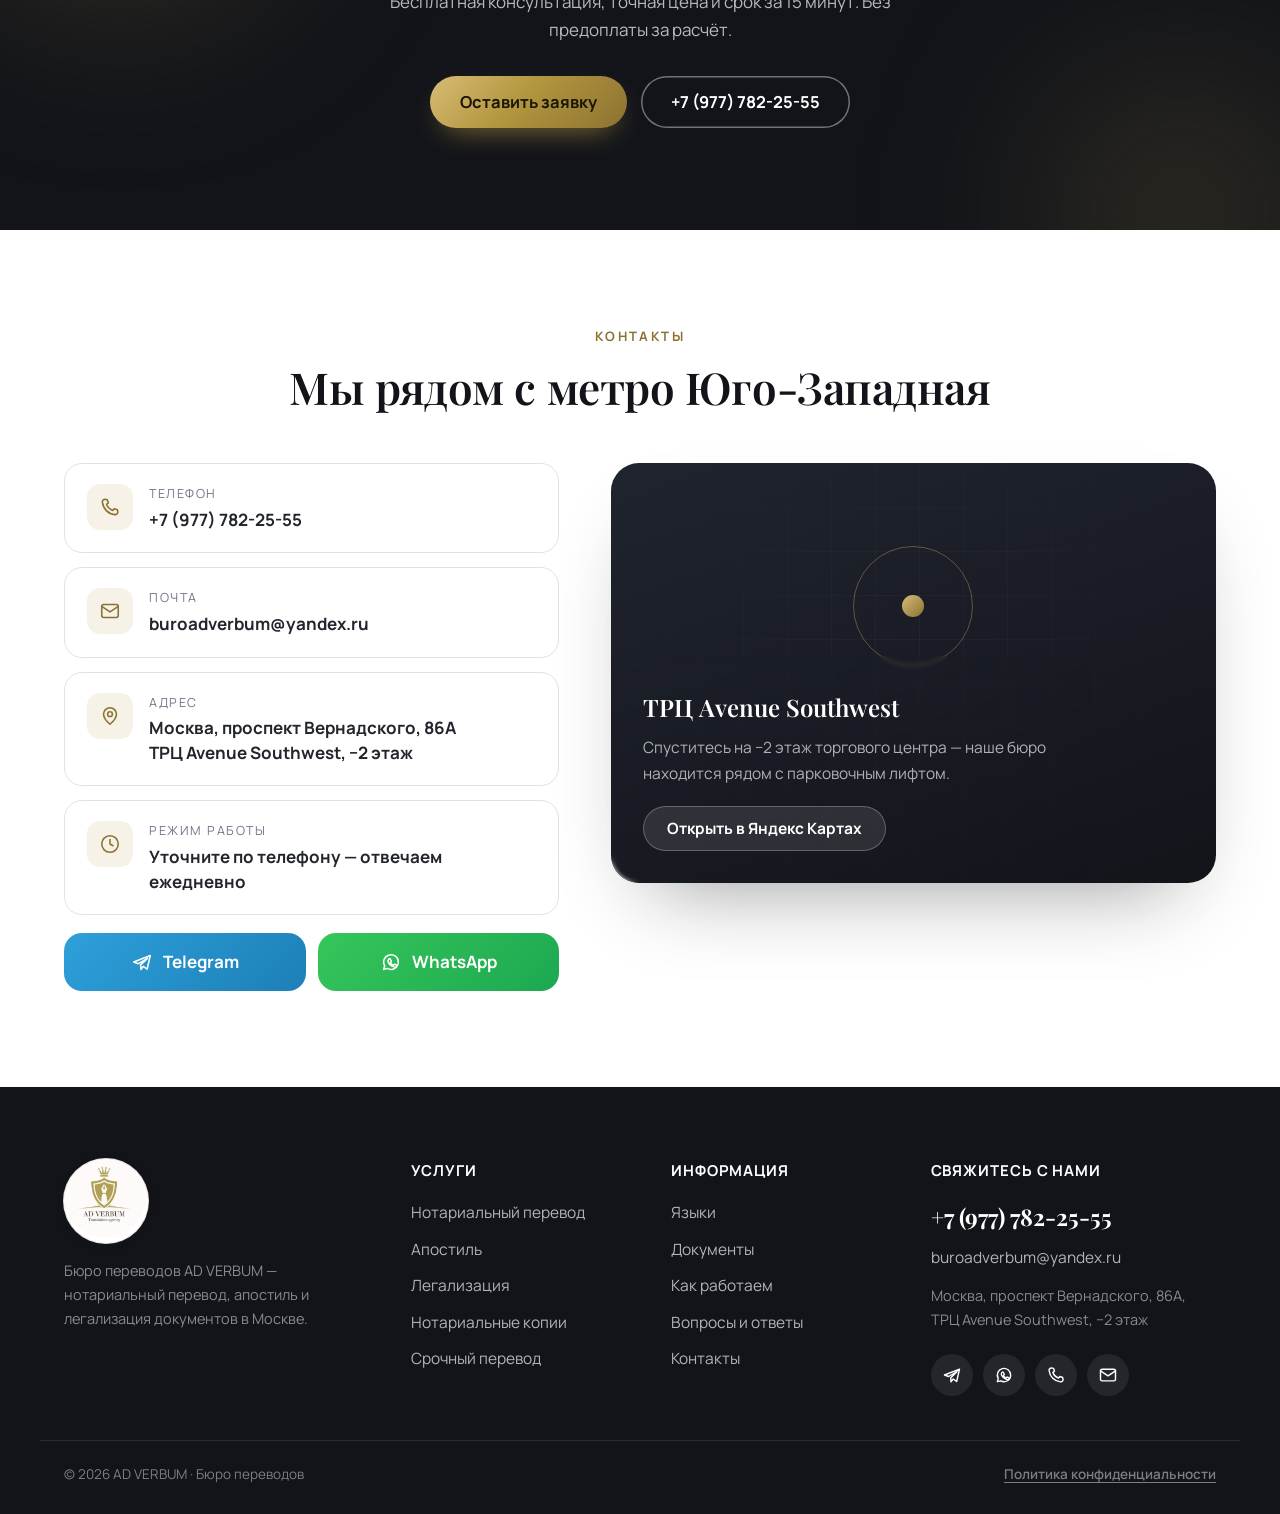
==== commit 6f68ba26: "Подставить настоящий Telegram и счётчик Метрики с боевого сайта В исходном коде adverbum.ru нашлись " ====
--- a/index.html
+++ b/index.html
@@ -691,7 +691,7 @@
         </div>
 
         <div class="contacts__messengers" data-reveal data-delay="240">
-          <a class="msg msg--tg" href="https://t.me/+79777822555" target="_blank" rel="noopener" aria-label="Telegram">
+          <a class="msg msg--tg" href="https://t.me/buro_ad_verbum" target="_blank" rel="noopener" aria-label="Telegram">
             <svg viewBox="0 0 24 24" aria-hidden="true"><path d="M21 5 3 12l5 1.8L18 8l-7.5 7.2.3 5 2.6-3.4 4.2 3z"/></svg>
             <span>Telegram</span>
           </a>
@@ -755,7 +755,7 @@
       <a href="mailto:buroadverbum@yandex.ru">buroadverbum@yandex.ru</a>
       <p class="footer__addr">Москва, проспект Вернадского, 86А,<br>ТРЦ Avenue Southwest, −2 этаж</p>
       <div class="footer__socials">
-        <a href="https://t.me/+79777822555" target="_blank" rel="noopener" aria-label="Telegram"><svg viewBox="0 0 24 24" aria-hidden="true"><path d="M21 5 3 12l5 1.8L18 8l-7.5 7.2.3 5 2.6-3.4 4.2 3z"/></svg></a>
+        <a href="https://t.me/buro_ad_verbum" target="_blank" rel="noopener" aria-label="Telegram"><svg viewBox="0 0 24 24" aria-hidden="true"><path d="M21 5 3 12l5 1.8L18 8l-7.5 7.2.3 5 2.6-3.4 4.2 3z"/></svg></a>
         <a href="https://wa.me/79777822555" target="_blank" rel="noopener" aria-label="WhatsApp"><svg viewBox="0 0 24 24" aria-hidden="true"><path d="M20 12a8 8 0 0 1-11.9 7L4 20l1.1-3.9A8 8 0 1 1 20 12Z"/><path d="M9.2 9.3c.3-.7.6-.7.9-.7h.7c.2 0 .5 0 .7.6l.8 1.9c0 .3 0 .5-.2.7l-.5.5c-.2.2-.3.4-.1.7a6 6 0 0 0 2.7 2.4c.3.1.5 0 .7-.1l.6-.7c.2-.2.4-.2.6-.1l1.8.9c.3.1.4.3.4.5 0 .9-.7 1.7-1.6 1.8-.6 0-1.4 0-4.1-1.5a9 9 0 0 1-3.6-4.1c-.3-.9-.3-1.9.2-2.8Z"/></svg></a>
         <a href="tel:+79777822555" aria-label="Позвонить"><svg viewBox="0 0 24 24" aria-hidden="true"><path d="M6.5 3.5 9 4l1.2 3.4-2 1.6a11.5 11.5 0 0 0 6.8 6.8l1.6-2L20 15l.5 2.5c0 1.7-1.4 3-3.1 2.8C10 19.5 4.5 14 3.7 6.6 3.5 4.9 4.8 3.5 6.5 3.5Z"/></svg></a>
         <a href="mailto:buroadverbum@yandex.ru" aria-label="Написать письмо"><svg viewBox="0 0 24 24" aria-hidden="true"><rect x="3" y="5" width="18" height="14" rx="2"/><path d="m3 7 9 6 9-6"/></svg></a>
@@ -775,7 +775,7 @@
     <svg viewBox="0 0 24 24" aria-hidden="true"><path d="M20 12a8 8 0 0 1-11.9 7L4 20l1.1-3.9A8 8 0 1 1 20 12Z"/><path d="M9.2 9.3c.3-.7.6-.7.9-.7h.7c.2 0 .5 0 .7.6l.8 1.9c0 .3 0 .5-.2.7l-.5.5c-.2.2-.3.4-.1.7a6 6 0 0 0 2.7 2.4c.3.1.5 0 .7-.1l.6-.7c.2-.2.4-.2.6-.1l1.8.9c.3.1.4.3.4.5 0 .9-.7 1.7-1.6 1.8-.6 0-1.4 0-4.1-1.5a9 9 0 0 1-3.6-4.1c-.3-.9-.3-1.9.2-2.8Z"/></svg>
     <span class="floatie__label">WhatsApp</span>
   </a>
-  <a class="floatie floatie--tg" href="https://t.me/+79777822555" target="_blank" rel="noopener" aria-label="Написать в Telegram">
+  <a class="floatie floatie--tg" href="https://t.me/buro_ad_verbum" target="_blank" rel="noopener" aria-label="Написать в Telegram">
     <svg viewBox="0 0 24 24" aria-hidden="true"><path d="M21 5 3 12l5 1.8L18 8l-7.5 7.2.3 5 2.6-3.4 4.2 3z"/></svg>
     <span class="floatie__label">Telegram</span>
   </a>
@@ -887,6 +887,18 @@
   </div>
 </div>
 
+<!-- Яндекс.Метрика: счётчик перенесён с adverbum.ru -->
+<script>
+window.YM_ID = 97814893;
+(function(m,e,t,r,i,k,a){m[i]=m[i]||function(){(m[i].a=m[i].a||[]).push(arguments)};
+m[i].l=1*new Date();
+for (var j = 0; j < document.scripts.length; j++) {if (document.scripts[j].src === r) { return; }}
+k=e.createElement(t),a=e.getElementsByTagName(t)[0],k.async=1,k.src=r,a.parentNode.insertBefore(k,a)})
+(window, document, "script", "https://mc.yandex.ru/metrika/tag.js", "ym");
+ym(window.YM_ID, "init", {clickmap:true, trackLinks:true, accurateTrackBounce:true});
+</script>
+<noscript><div><img src="https://mc.yandex.ru/watch/97814893" style="position:absolute; left:-9999px;" alt=""></div></noscript>
+
 <script src="js/main.js"></script>
 </body>
 </html>
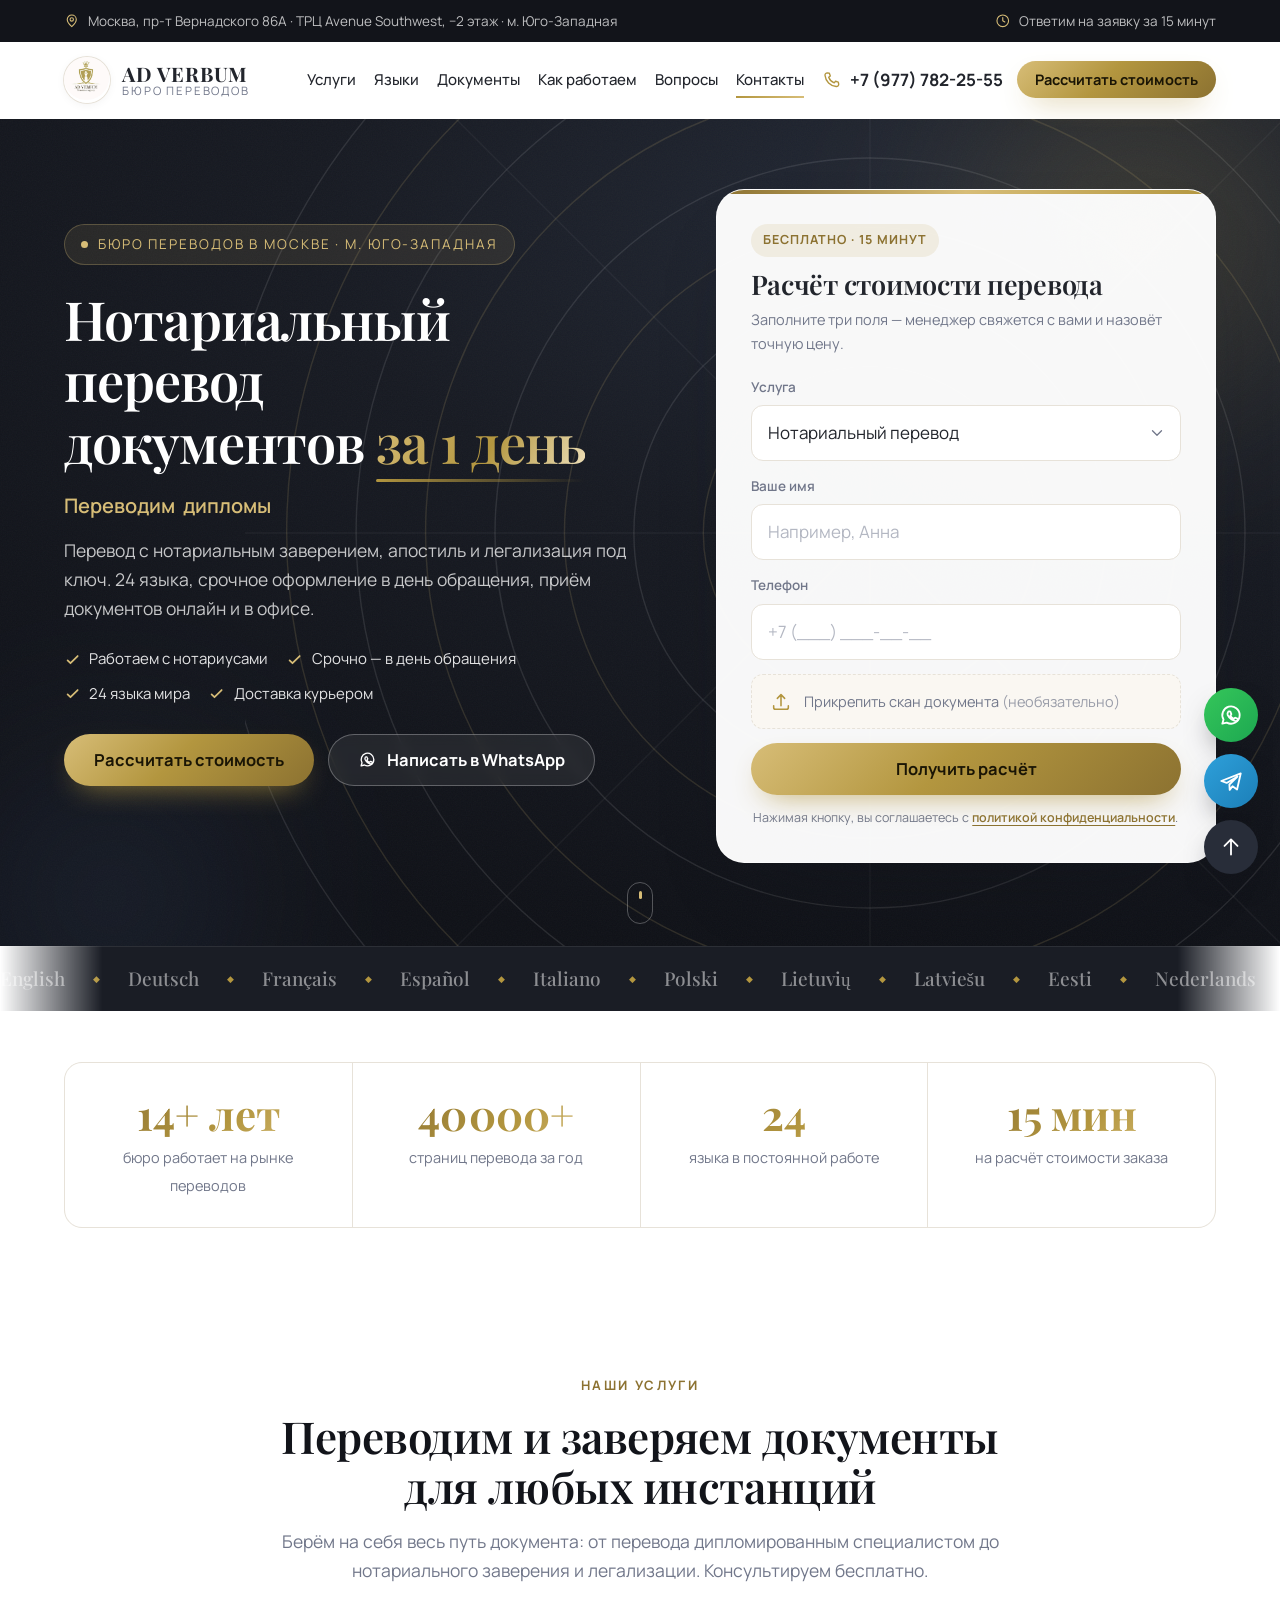
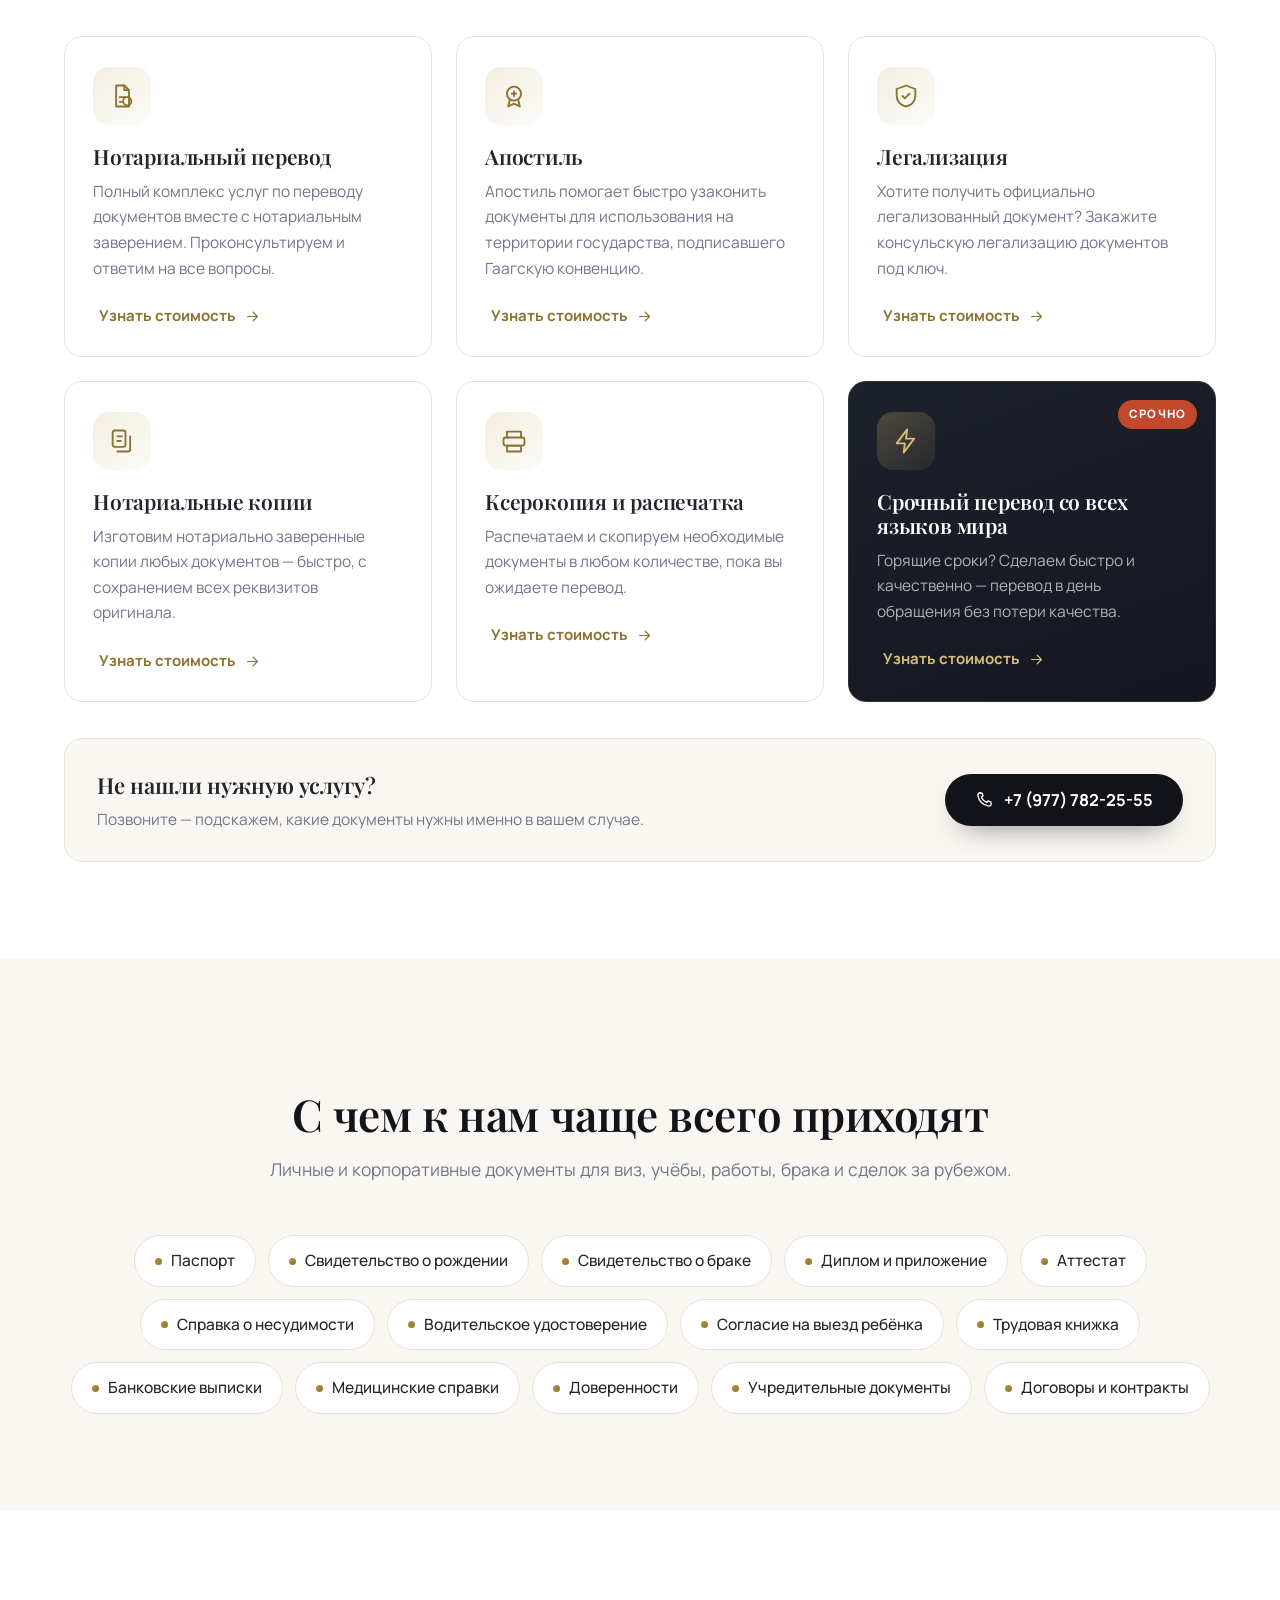
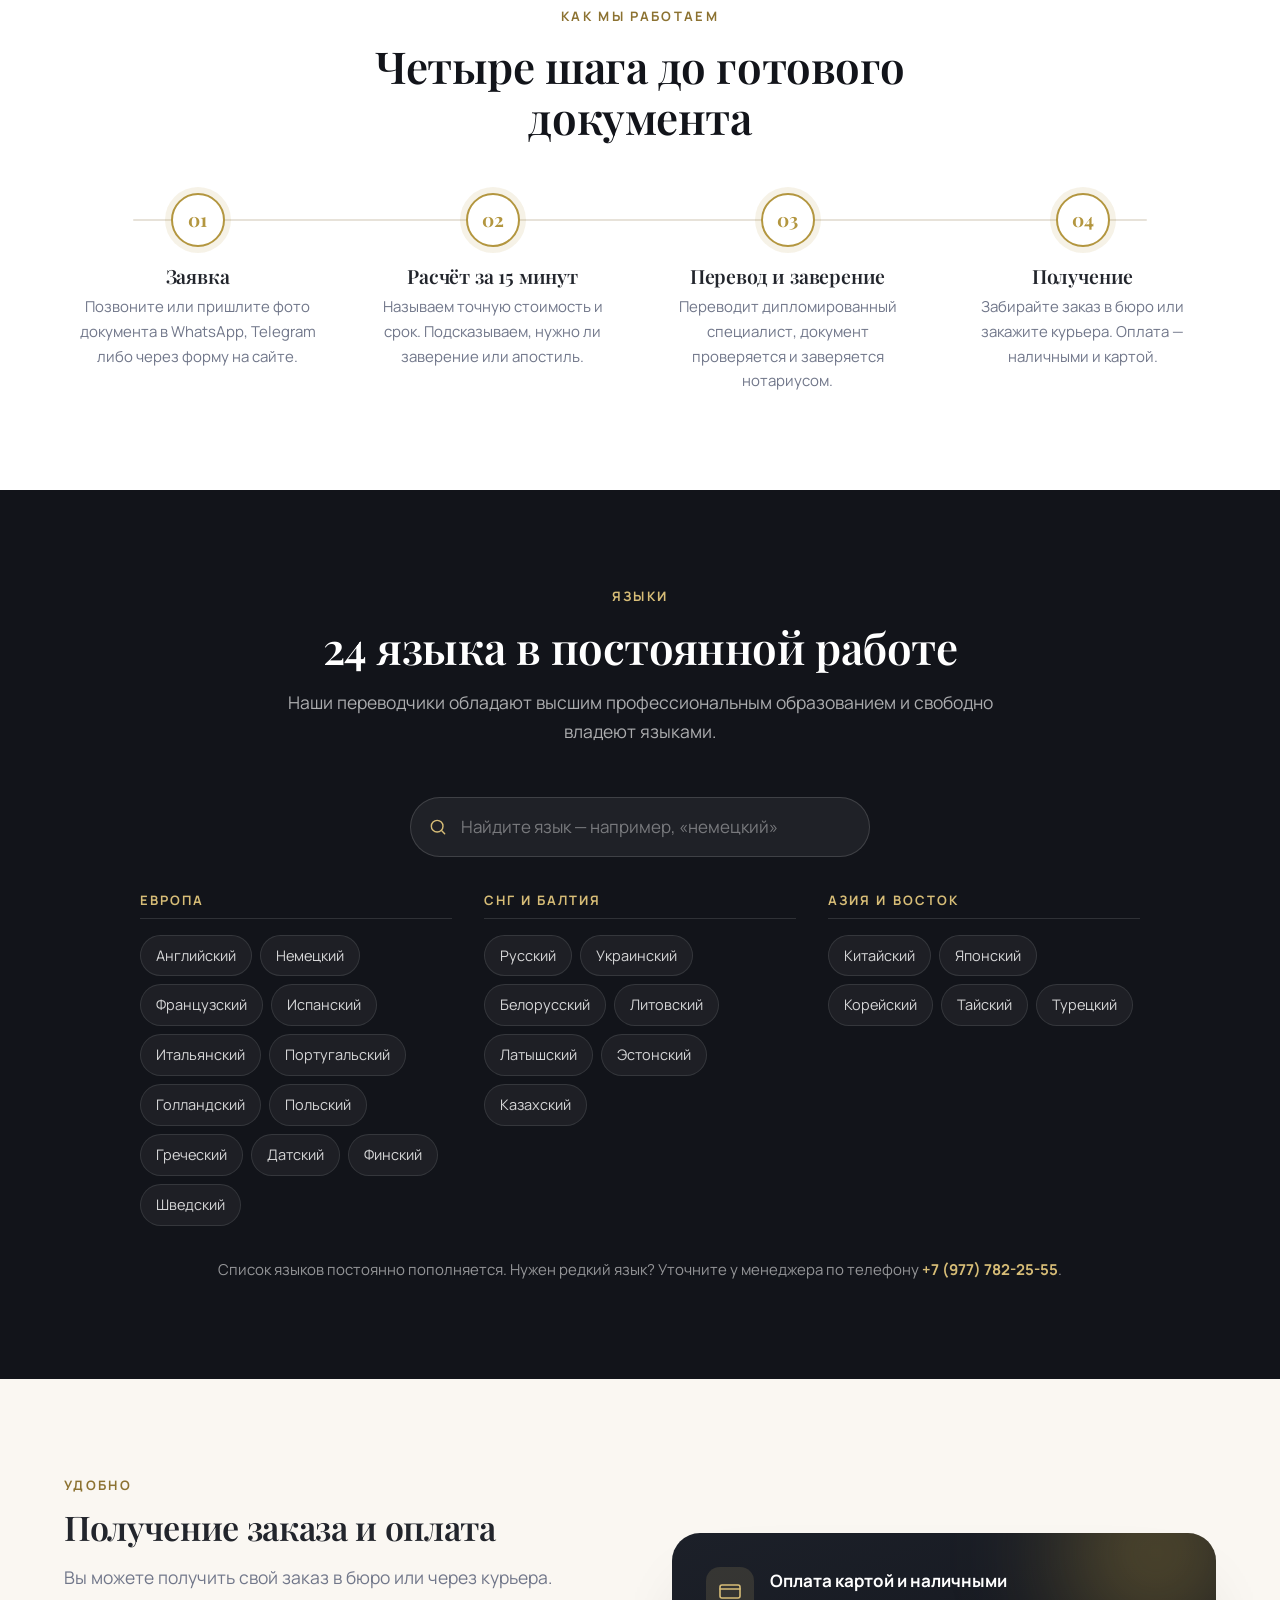
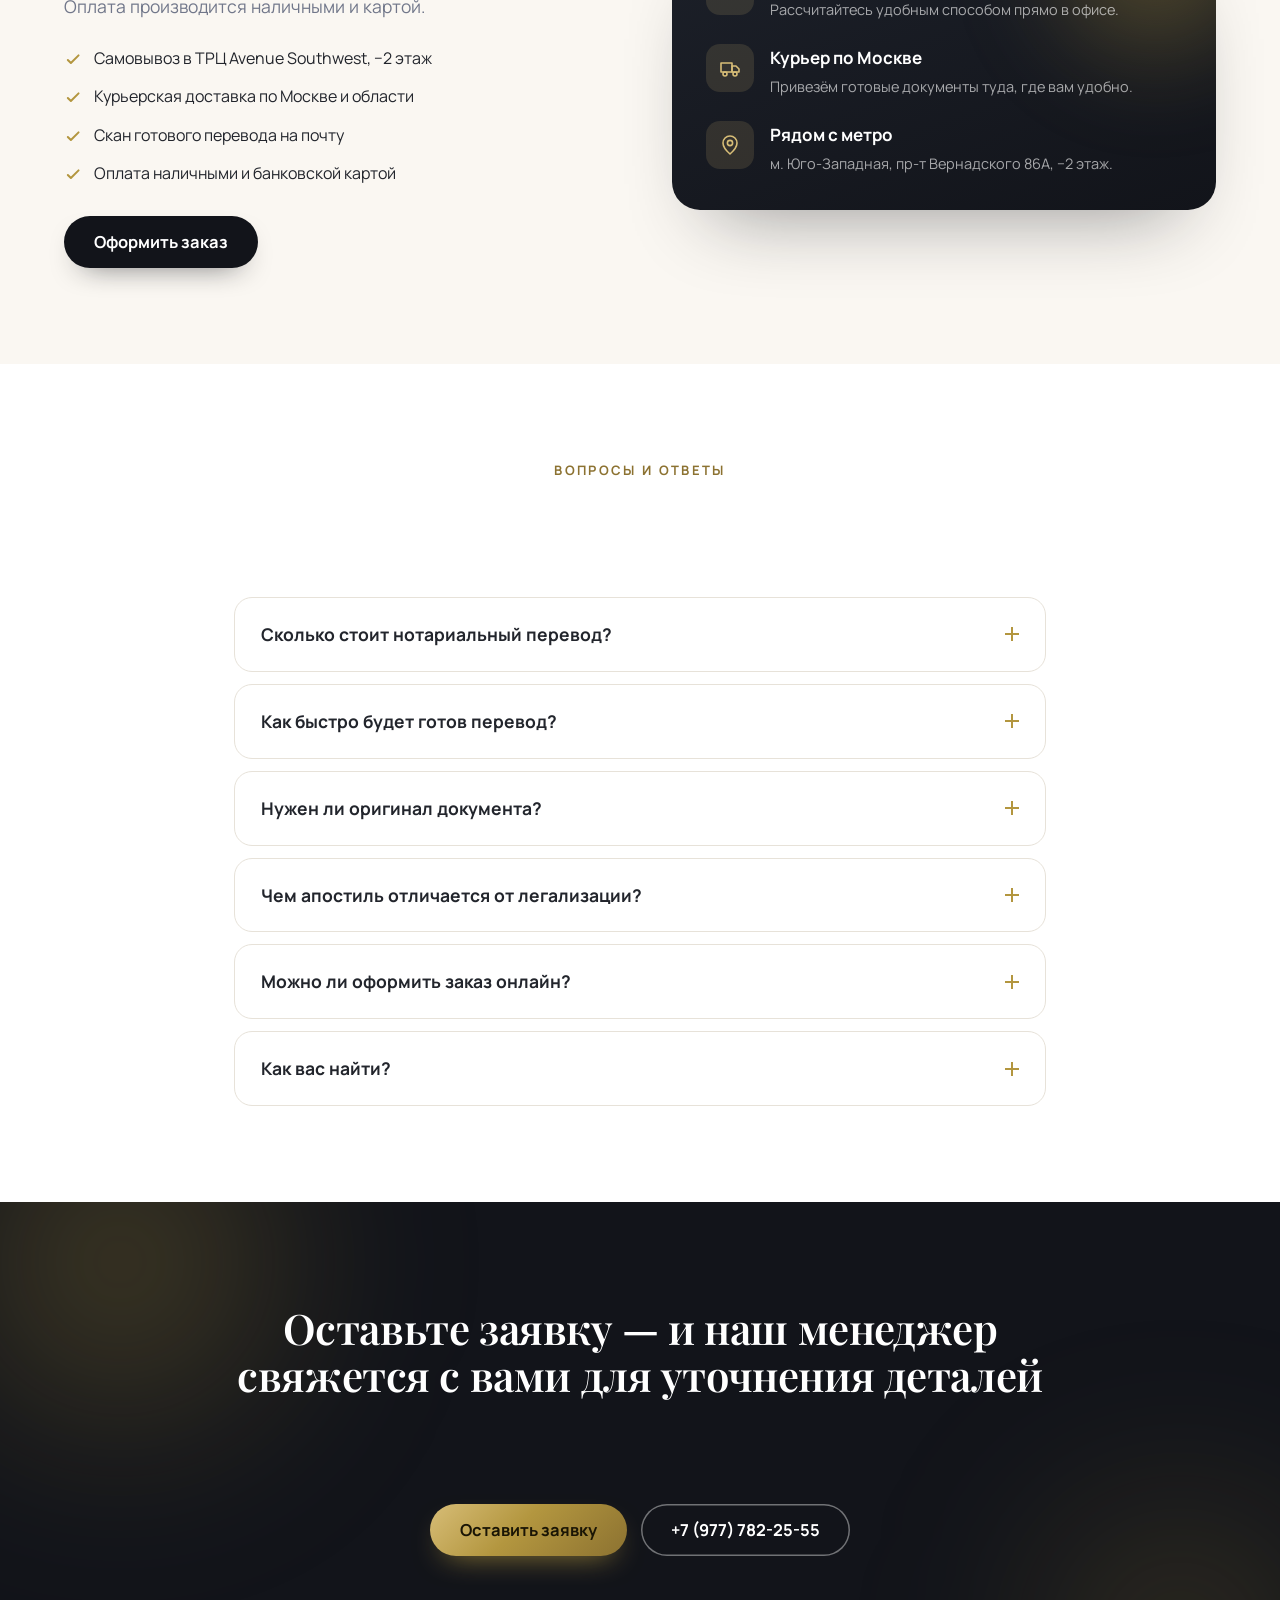
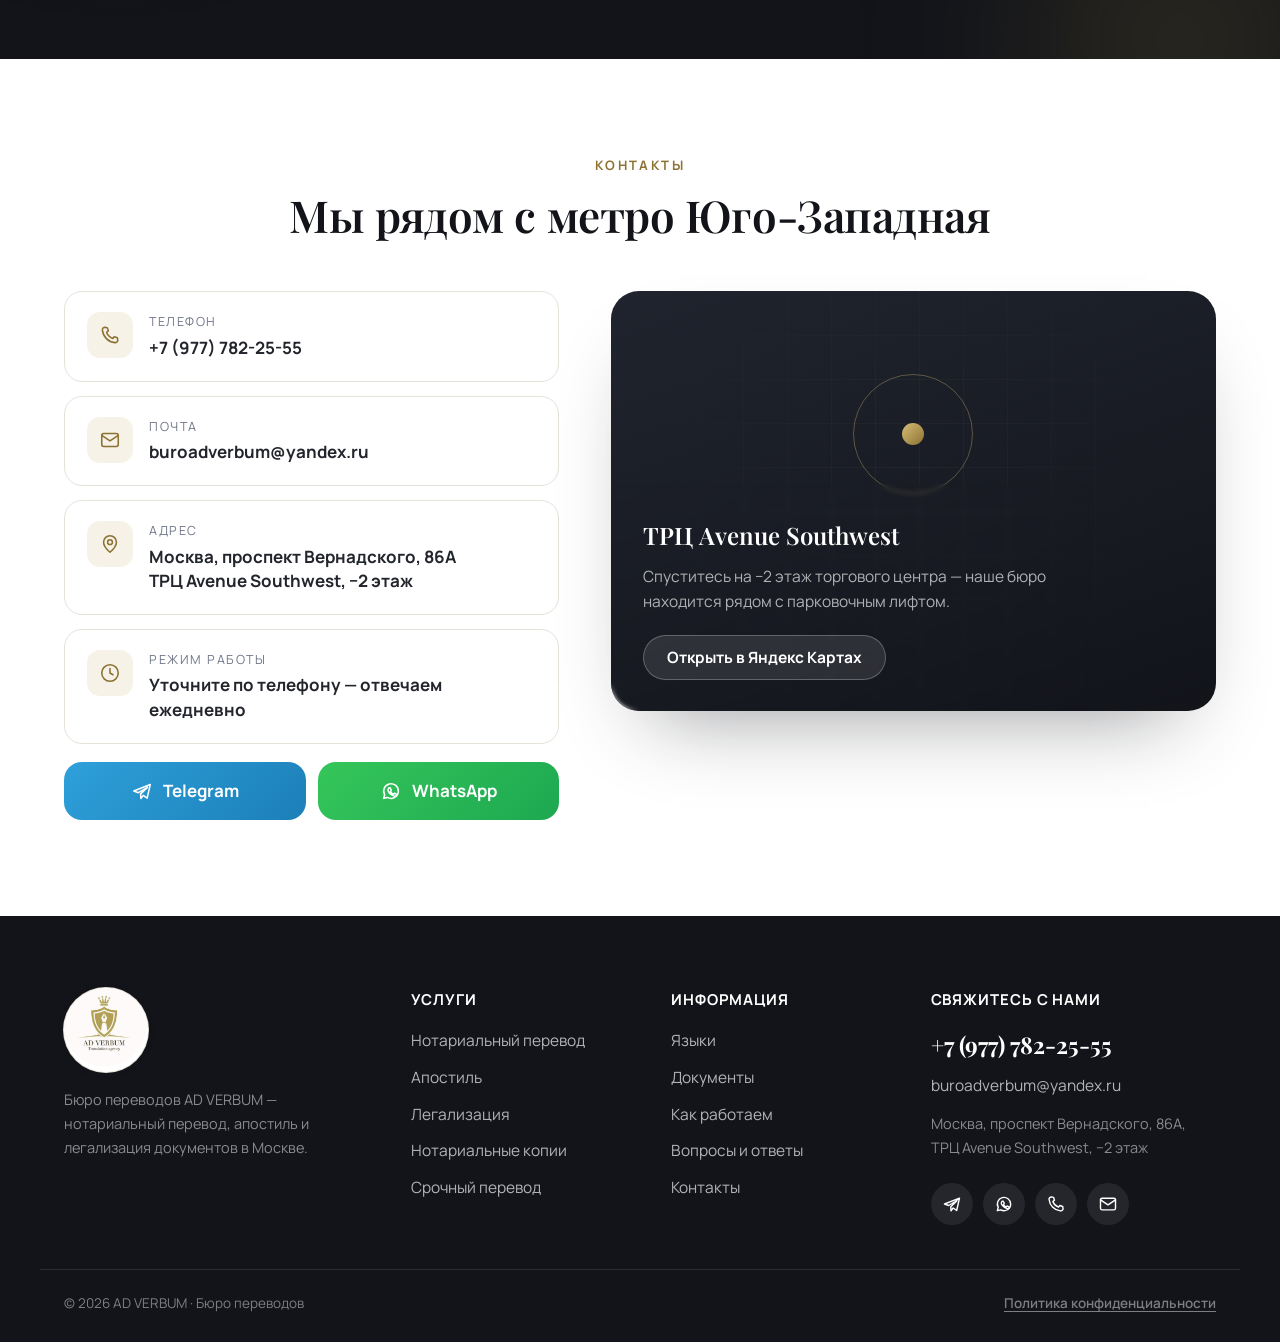
==== commit f1bc060b: "Привести цифры нового сайта в соответствие с реальными данными Сайт писался вслепую, пока adverbum.r" ====
--- a/index.html
+++ b/index.html
@@ -4,14 +4,14 @@
 <meta charset="utf-8">
 <meta name="viewport" content="width=device-width, initial-scale=1, viewport-fit=cover">
 <title>AD VERBUM — бюро переводов в Москве | Нотариальный перевод, апостиль, легализация</title>
-<meta name="description" content="Бюро переводов AD VERBUM у метро Юго-Западная: нотариальный перевод документов, апостиль, легализация, нотариальные копии. 60+ языков, срочный перевод от 1 дня. Расчёт за 15 минут: +7 (977) 782-25-55.">
+<meta name="description" content="Бюро переводов AD VERBUM у метро Юго-Западная: нотариальный перевод документов, апостиль, легализация, нотариальные копии. 24 языка, срочный перевод в день обращения. Расчёт за 15 минут: +7 (977) 782-25-55.">
 <meta name="theme-color" content="#14161a">
 <link rel="canonical" href="https://adverbum.ru/">
 
 <meta property="og:type" content="website">
 <meta property="og:site_name" content="AD VERBUM">
 <meta property="og:title" content="AD VERBUM — бюро переводов в Москве">
-<meta property="og:description" content="Нотариальный перевод, апостиль и легализация документов. 60+ языков, срочно — от 1 дня. Москва, ТРЦ Avenue Southwest, м. Юго-Западная.">
+<meta property="og:description" content="Нотариальный перевод, апостиль и легализация документов. 24 языка, срочно — в день обращения. Москва, ТРЦ Avenue Southwest, м. Юго-Западная.">
 <meta property="og:image" content="assets/logo.png">
 <meta property="og:url" content="https://adverbum.ru/">
 
@@ -148,13 +148,13 @@
 
       <p class="hero__lead" data-reveal data-delay="160">
         Перевод с нотариальным заверением, апостиль и легализация под ключ.
-        Более 60 языков, срочное оформление в день обращения, приём документов онлайн и в офисе.
+        24 языка, срочное оформление в день обращения, приём документов онлайн и в офисе.
       </p>
 
       <ul class="hero__chips" data-reveal data-delay="220">
         <li><svg class="ic" aria-hidden="true" viewBox="0 0 24 24"><path d="m5 13 4 4 10-10"/></svg> Работаем с нотариусами</li>
         <li><svg class="ic" aria-hidden="true" viewBox="0 0 24 24"><path d="m5 13 4 4 10-10"/></svg> Срочно — в день обращения</li>
-        <li><svg class="ic" aria-hidden="true" viewBox="0 0 24 24"><path d="m5 13 4 4 10-10"/></svg> 60+ языков мира</li>
+        <li><svg class="ic" aria-hidden="true" viewBox="0 0 24 24"><path d="m5 13 4 4 10-10"/></svg> 24 языка мира</li>
         <li><svg class="ic" aria-hidden="true" viewBox="0 0 24 24"><path d="m5 13 4 4 10-10"/></svg> Доставка курьером</li>
       </ul>
 
@@ -265,20 +265,20 @@
   <div class="container">
     <div class="stats">
       <div class="stat" data-reveal>
-        <span class="stat__num"><span class="js-count" data-count="60">0</span>+</span>
-        <span class="stat__label">языков мира в работе</span>
+        <span class="stat__num"><span class="js-count" data-count="14">0</span>+ лет</span>
+        <span class="stat__label">бюро работает на рынке переводов</span>
       </div>
       <div class="stat" data-reveal data-delay="80">
-        <span class="stat__num">от <span class="js-count" data-count="1">0</span></span>
-        <span class="stat__label">рабочего дня на перевод</span>
+        <span class="stat__num"><span class="js-count" data-count="40000">0</span>+</span>
+        <span class="stat__label">страниц перевода за год</span>
       </div>
       <div class="stat" data-reveal data-delay="160">
+        <span class="stat__num"><span class="js-count" data-count="24">0</span></span>
+        <span class="stat__label">языка в постоянной работе</span>
+      </div>
+      <div class="stat" data-reveal data-delay="240">
         <span class="stat__num"><span class="js-count" data-count="15">0</span> мин</span>
-        <span class="stat__label">на расчёт стоимости</span>
-      </div>
-      <div class="stat" data-reveal data-delay="240">
-        <span class="stat__num"><span class="js-count" data-count="5">0</span> мин</span>
-        <span class="stat__label">пешком от м. Юго-Западная</span>
+        <span class="stat__label">на расчёт стоимости заказа</span>
       </div>
     </div>
   </div>
@@ -465,7 +465,7 @@
   <div class="container">
     <header class="section__head section__head--light">
       <p class="section__eyebrow" data-reveal>Языки</p>
-      <h2 class="section__title" data-reveal data-delay="60">Более 60 языков мира</h2>
+      <h2 class="section__title" data-reveal data-delay="60">24 языка в постоянной работе</h2>
       <p class="section__lead" data-reveal data-delay="120">
         Наши переводчики обладают высшим профессиональным образованием и свободно владеют языками.
       </p>
@@ -483,36 +483,31 @@
           <ul class="langs__list">
             <li>Английский</li><li>Немецкий</li><li>Французский</li><li>Испанский</li>
             <li>Итальянский</li><li>Португальский</li><li>Голландский</li><li>Польский</li>
-            <li>Чешский</li><li>Словацкий</li><li>Венгерский</li><li>Румынский</li>
-            <li>Болгарский</li><li>Сербский</li><li>Хорватский</li><li>Греческий</li>
-            <li>Финский</li><li>Шведский</li><li>Норвежский</li><li>Датский</li>
+            <li>Греческий</li><li>Датский</li><li>Финский</li><li>Шведский</li>
           </ul>
         </div>
         <div class="langs__group">
           <h3 class="langs__group-title">СНГ и Балтия</h3>
           <ul class="langs__list">
-            <li>Русский</li><li>Украинский</li><li>Белорусский</li><li>Литовский</li>
-            <li>Латышский</li><li>Эстонский</li><li>Молдавский</li><li>Армянский</li>
-            <li>Грузинский</li><li>Азербайджанский</li><li>Казахский</li><li>Узбекский</li>
-            <li>Киргизский</li><li>Таджикский</li><li>Туркменский</li>
+            <li>Русский</li><li>Украинский</li><li>Белорусский</li>
+            <li>Литовский</li><li>Латышский</li><li>Эстонский</li><li>Казахский</li>
           </ul>
         </div>
         <div class="langs__group">
           <h3 class="langs__group-title">Азия и Восток</h3>
           <ul class="langs__list">
-            <li>Китайский</li><li>Японский</li><li>Корейский</li><li>Вьетнамский</li>
-            <li>Тайский</li><li>Хинди</li><li>Турецкий</li><li>Арабский</li>
-            <li>Иврит</li><li>Персидский</li><li>Монгольский</li>
+            <li>Китайский</li><li>Японский</li><li>Корейский</li>
+            <li>Тайский</li><li>Турецкий</li>
           </ul>
         </div>
       </div>
 
       <p class="langs__empty" id="langEmpty" hidden>
-        Такого языка нет в списке, но мы работаем со всеми языками мира — позвоните, и мы найдём переводчика.
+        Этого языка нет в постоянном списке — позвоните, мы подберём переводчика под вашу задачу.
       </p>
 
       <p class="langs__note">
-        Нужен редкий язык? Мы переводим со всех языков мира — уточните у менеджера по телефону
+        Список языков постоянно пополняется. Нужен редкий язык? Уточните у менеджера по телефону
         <a href="tel:+79777822555">+7 (977) 782-25-55</a>.
       </p>
     </div>
@@ -565,7 +560,7 @@
               <svg viewBox="0 0 24 24" aria-hidden="true"><path d="M12 21s-7-6.1-7-11a7 7 0 1 1 14 0c0 4.9-7 11-7 11Z"/><circle cx="12" cy="10" r="2.6"/></svg>
             </span>
             <div>
-              <p class="pay-card__title">5 минут от метро</p>
+              <p class="pay-card__title">Рядом с метро</p>
               <p class="pay-card__text">м. Юго-Западная, пр-т Вернадского 86А, −2 этаж.</p>
             </div>
           </div>
@@ -624,8 +619,8 @@
       <details class="faq__item" data-reveal data-delay="300">
         <summary>Как вас найти?</summary>
         <div class="faq__body"><p>
-          Москва, проспект Вернадского, 86А, ТРЦ Avenue Southwest, −2 этаж,
-          пять минут пешком от станции метро «Юго-Западная».
+          Москва, проспект Вернадского, 86А, ТРЦ Avenue Southwest, −2 этаж —
+          рядом со станцией метро «Юго-Западная».
         </p></div>
       </details>
     </div>
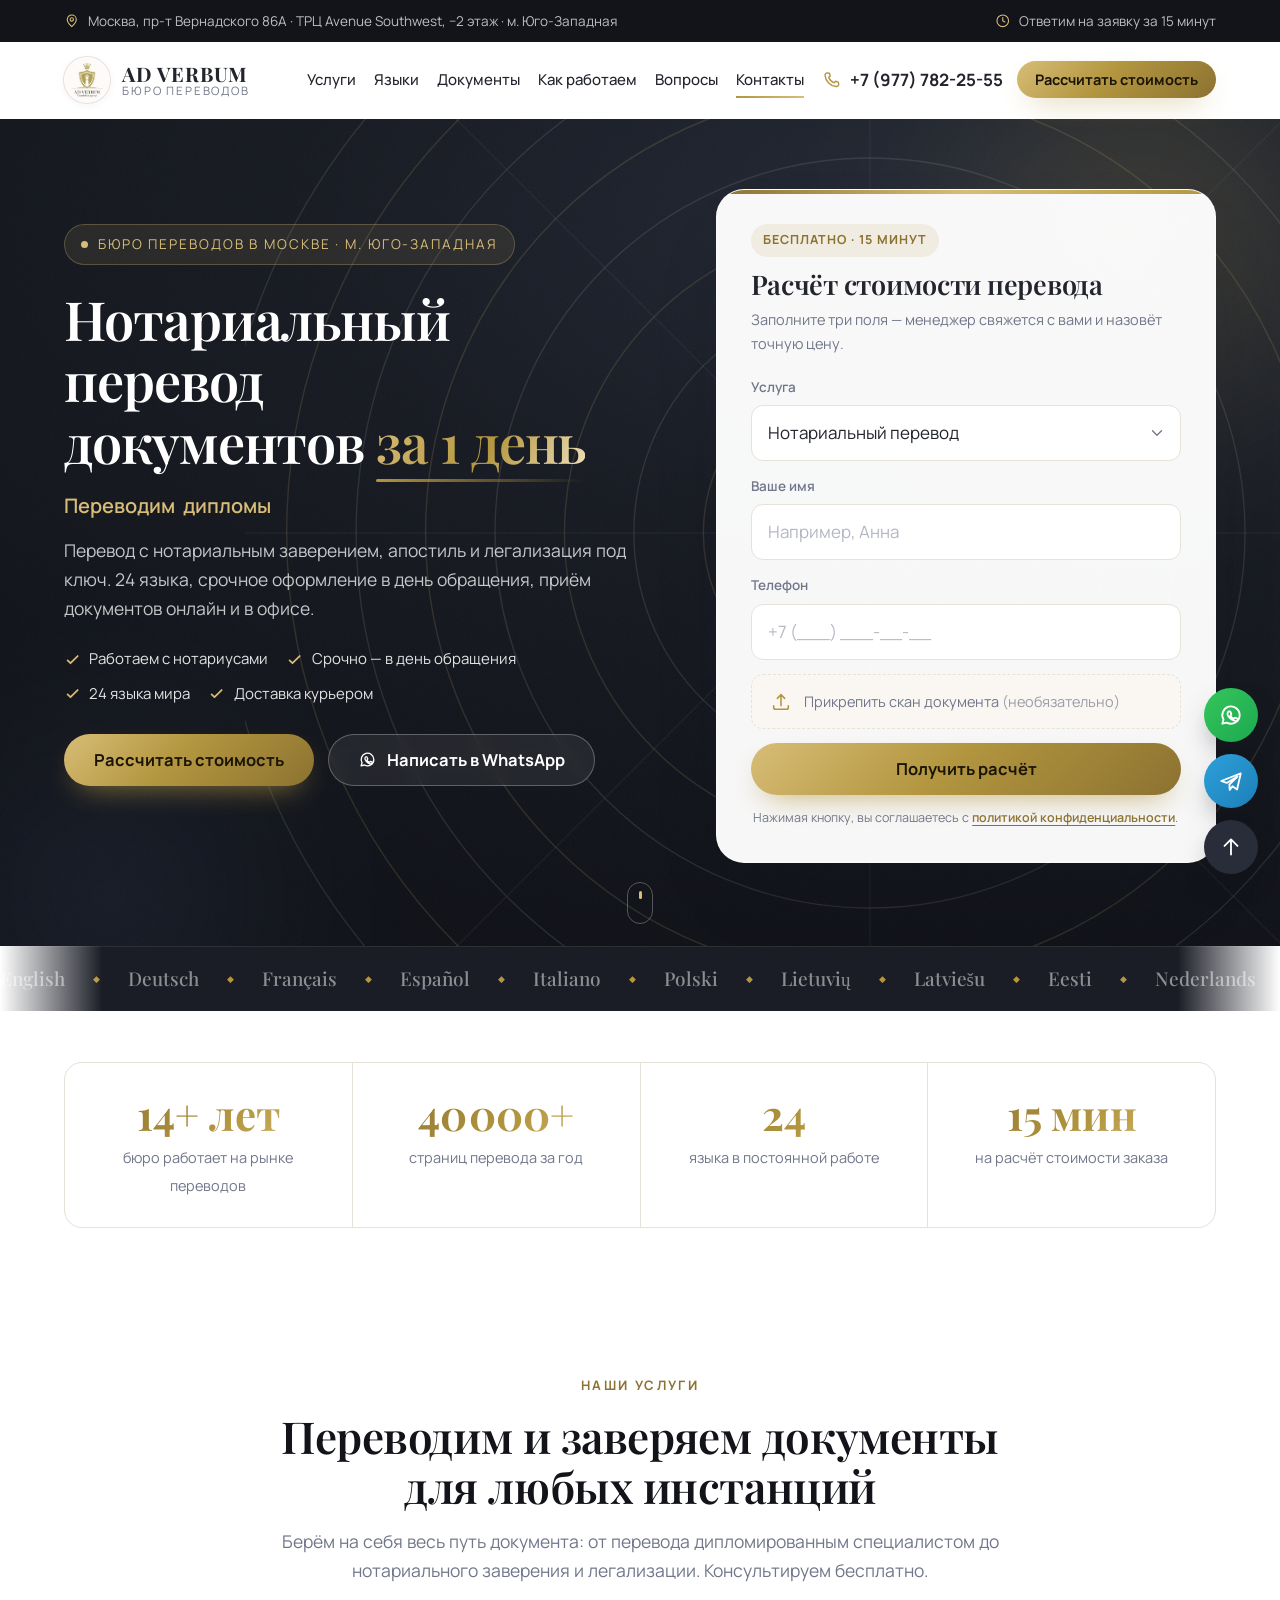
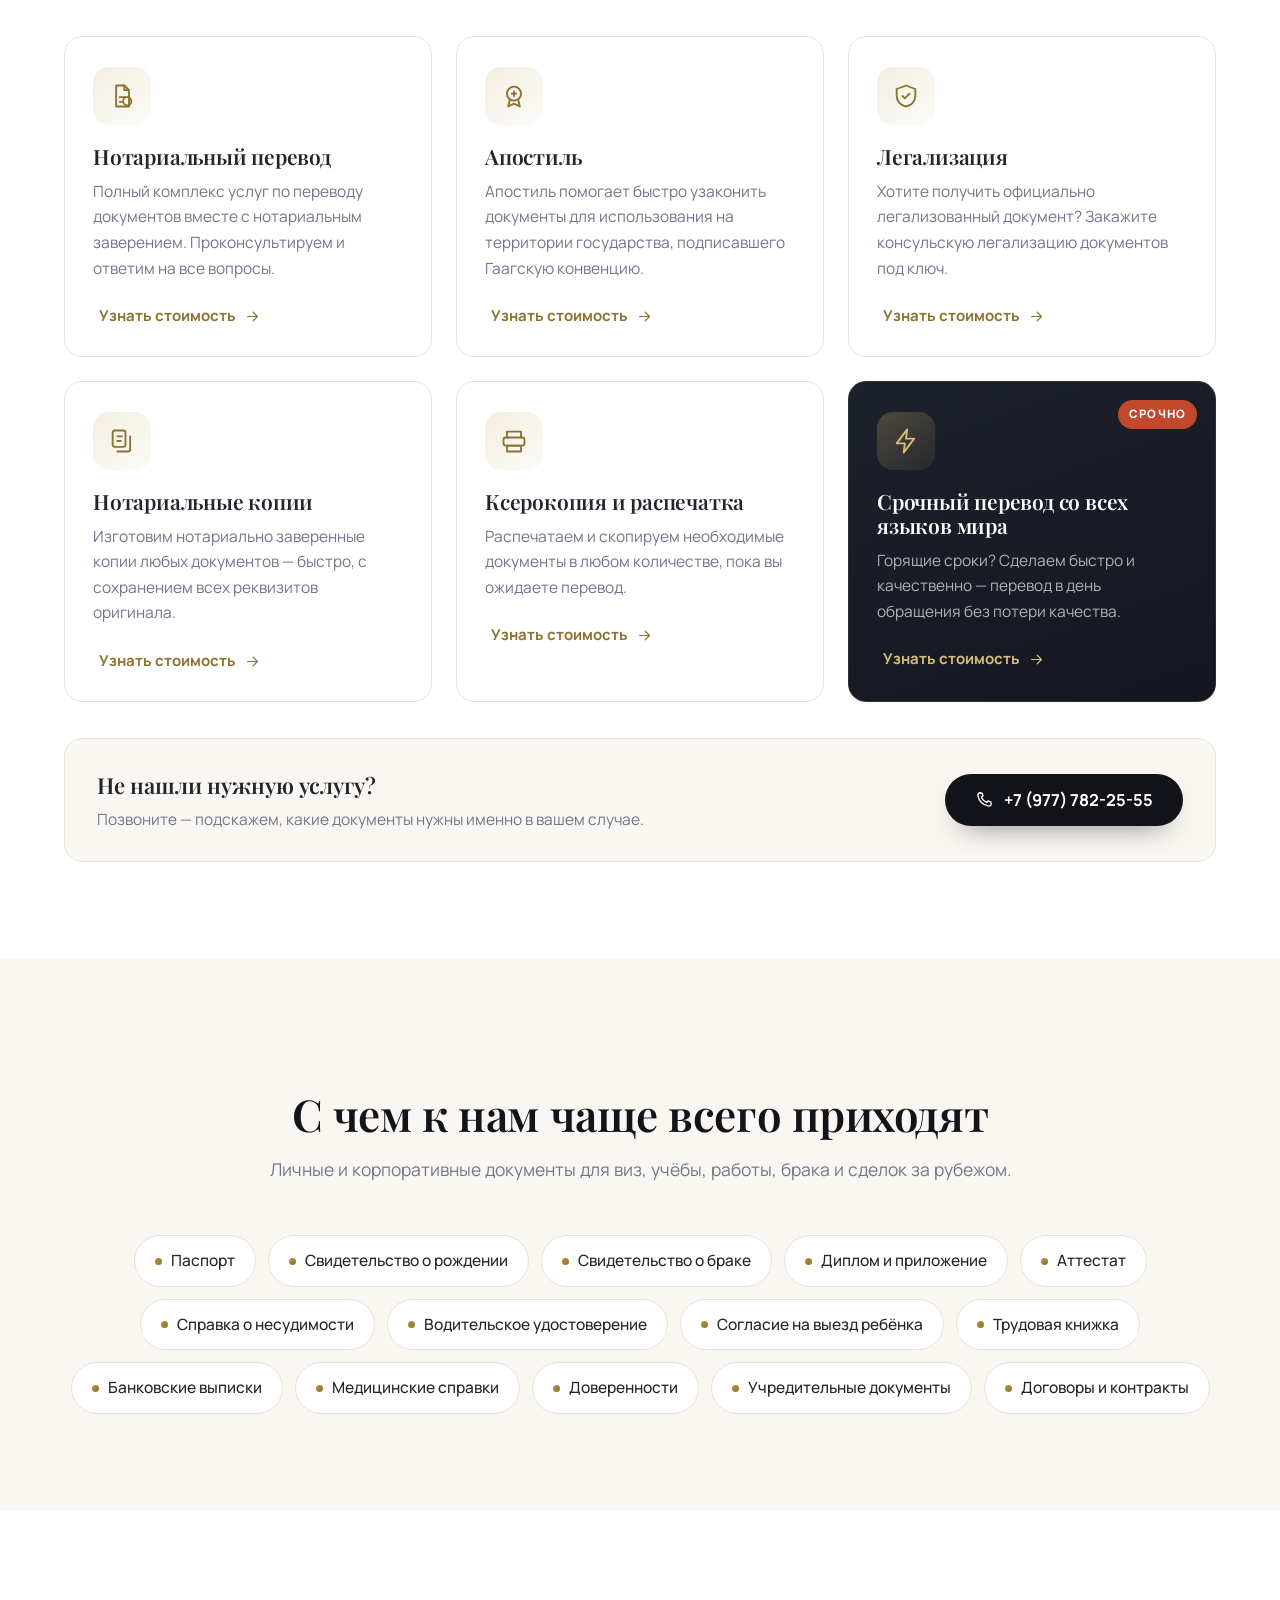
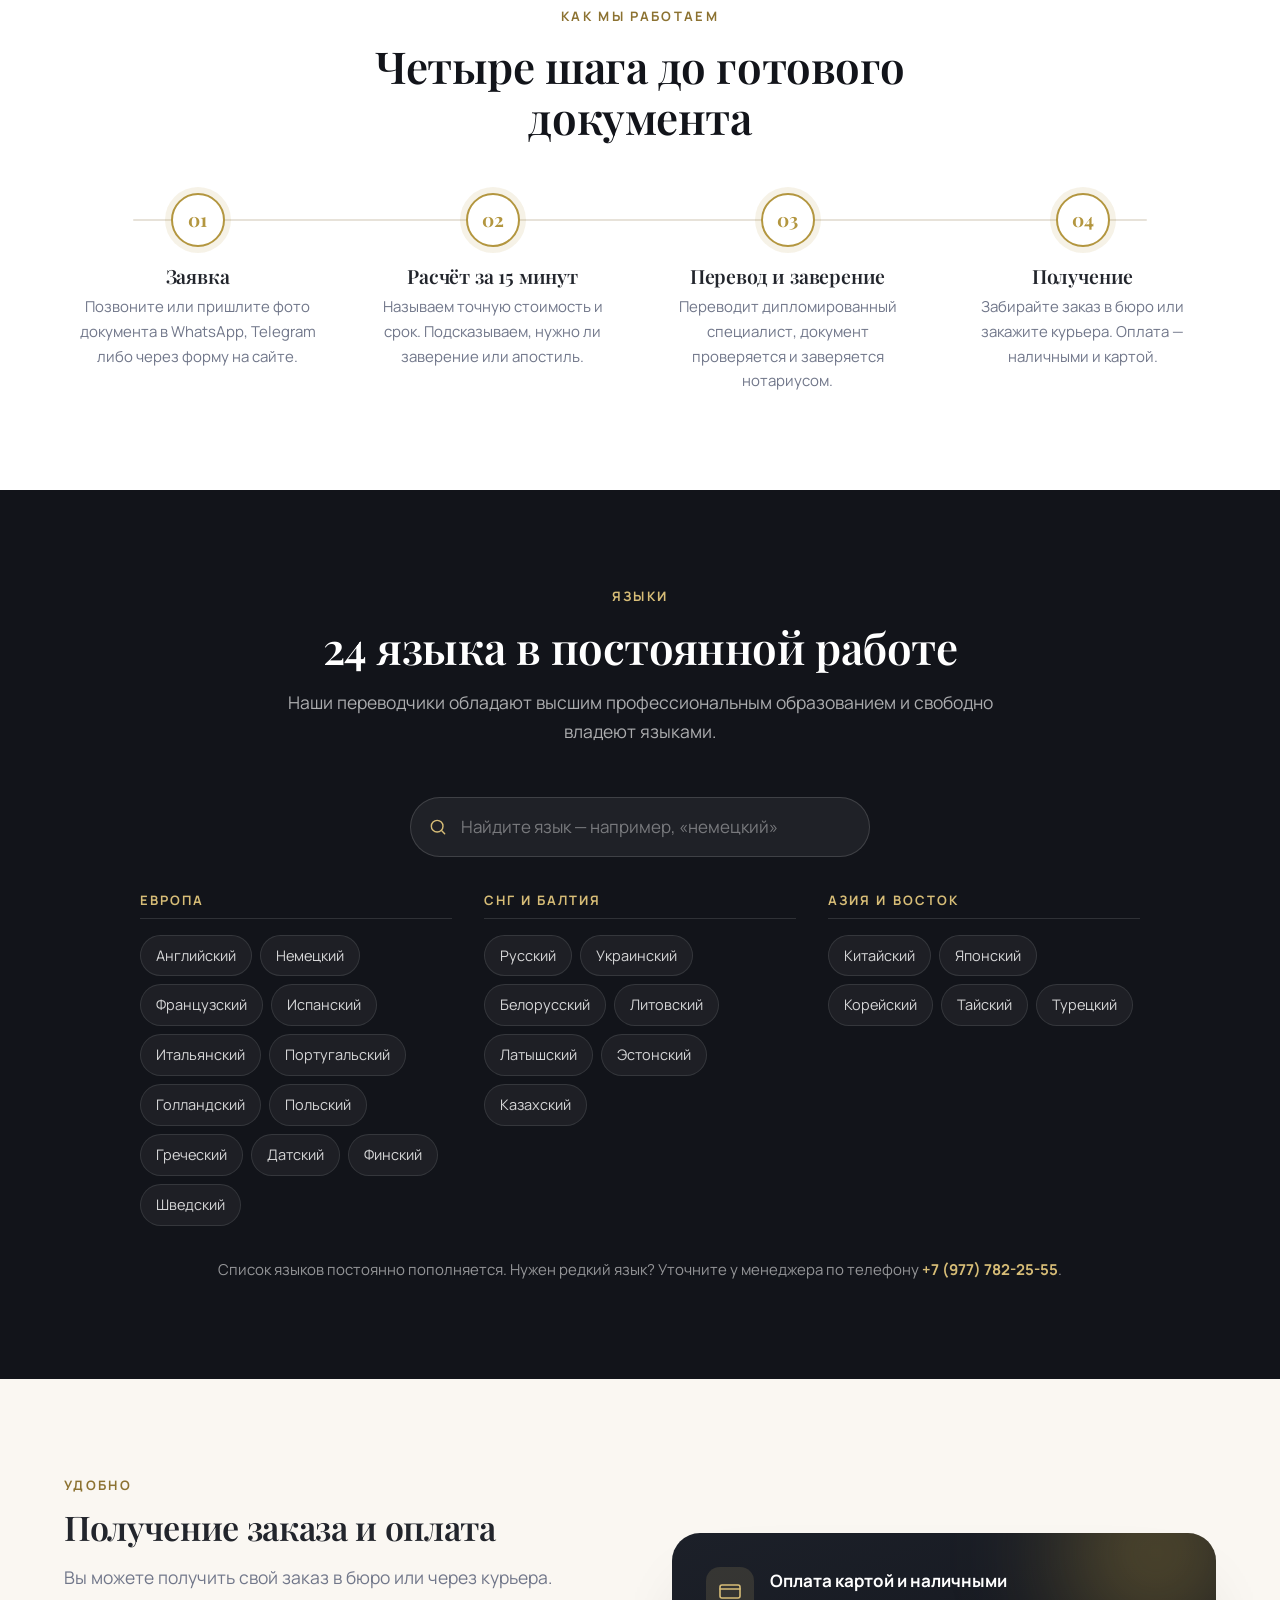
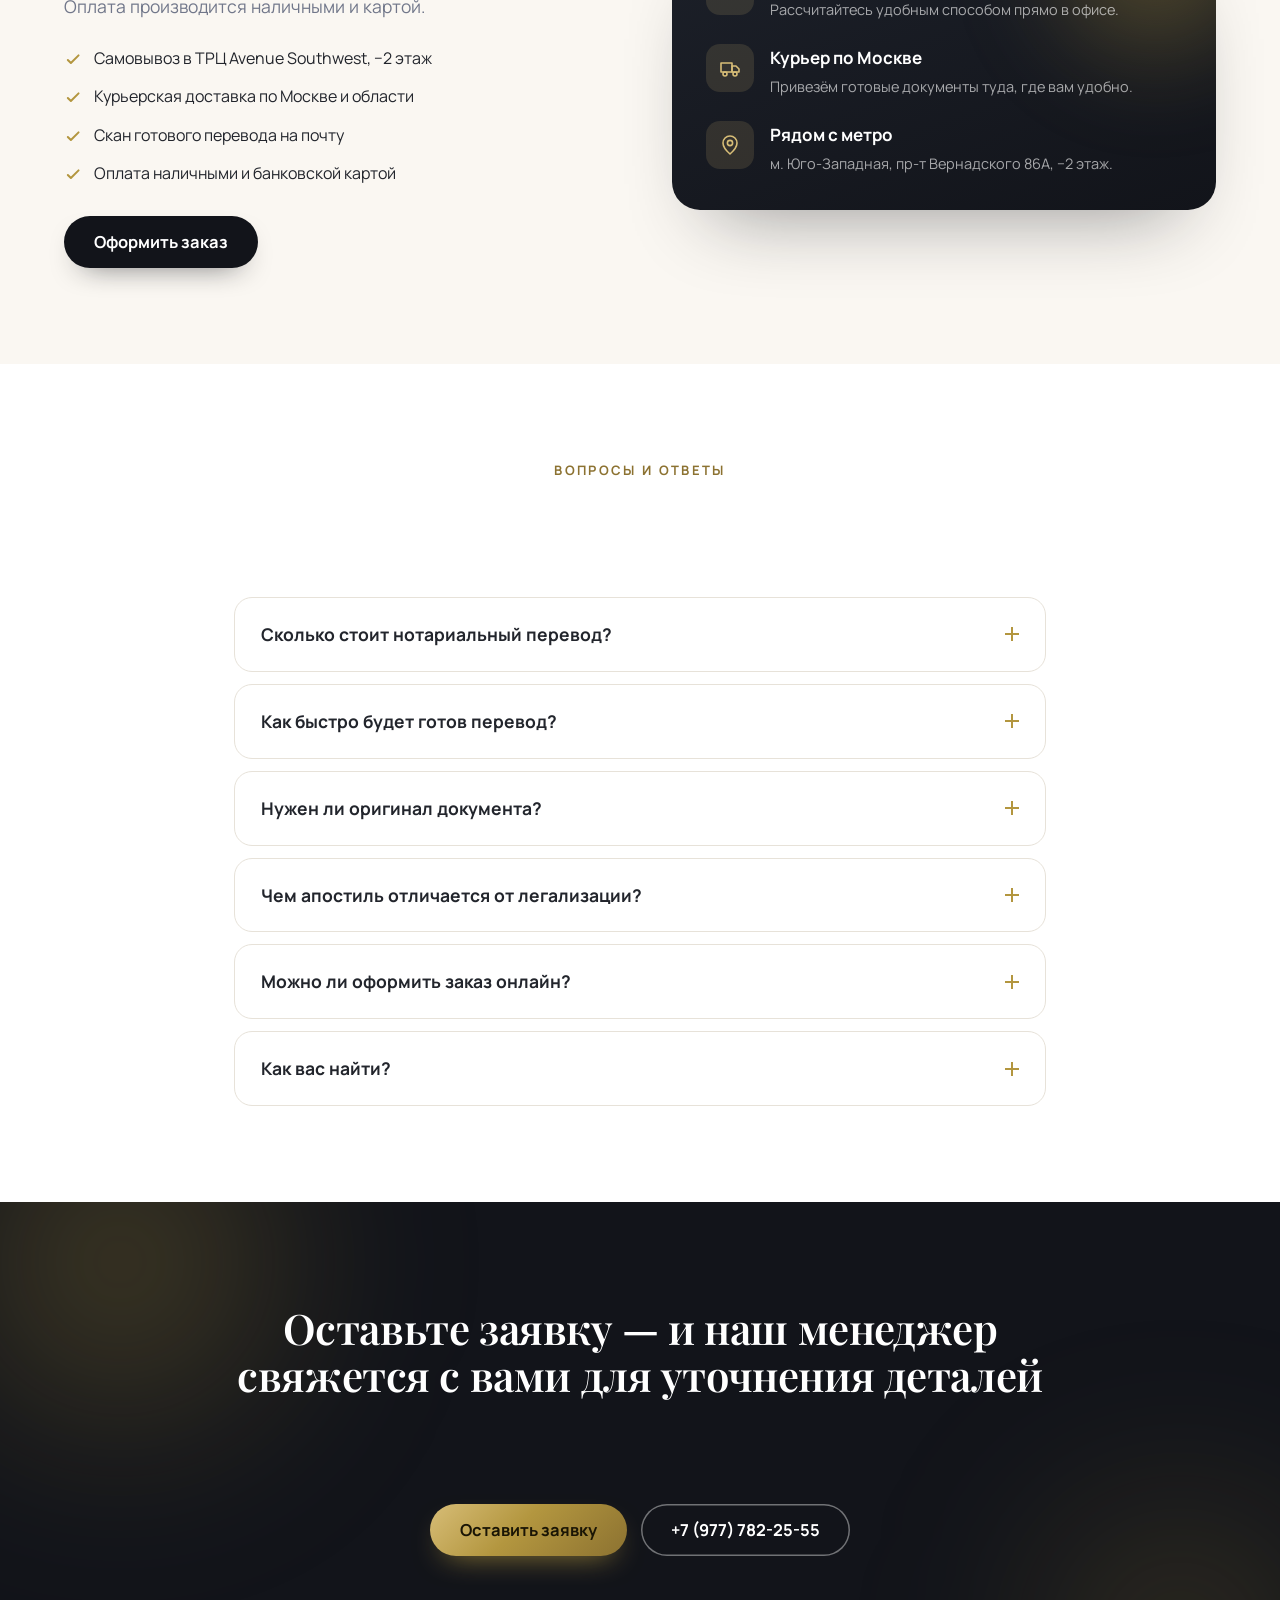
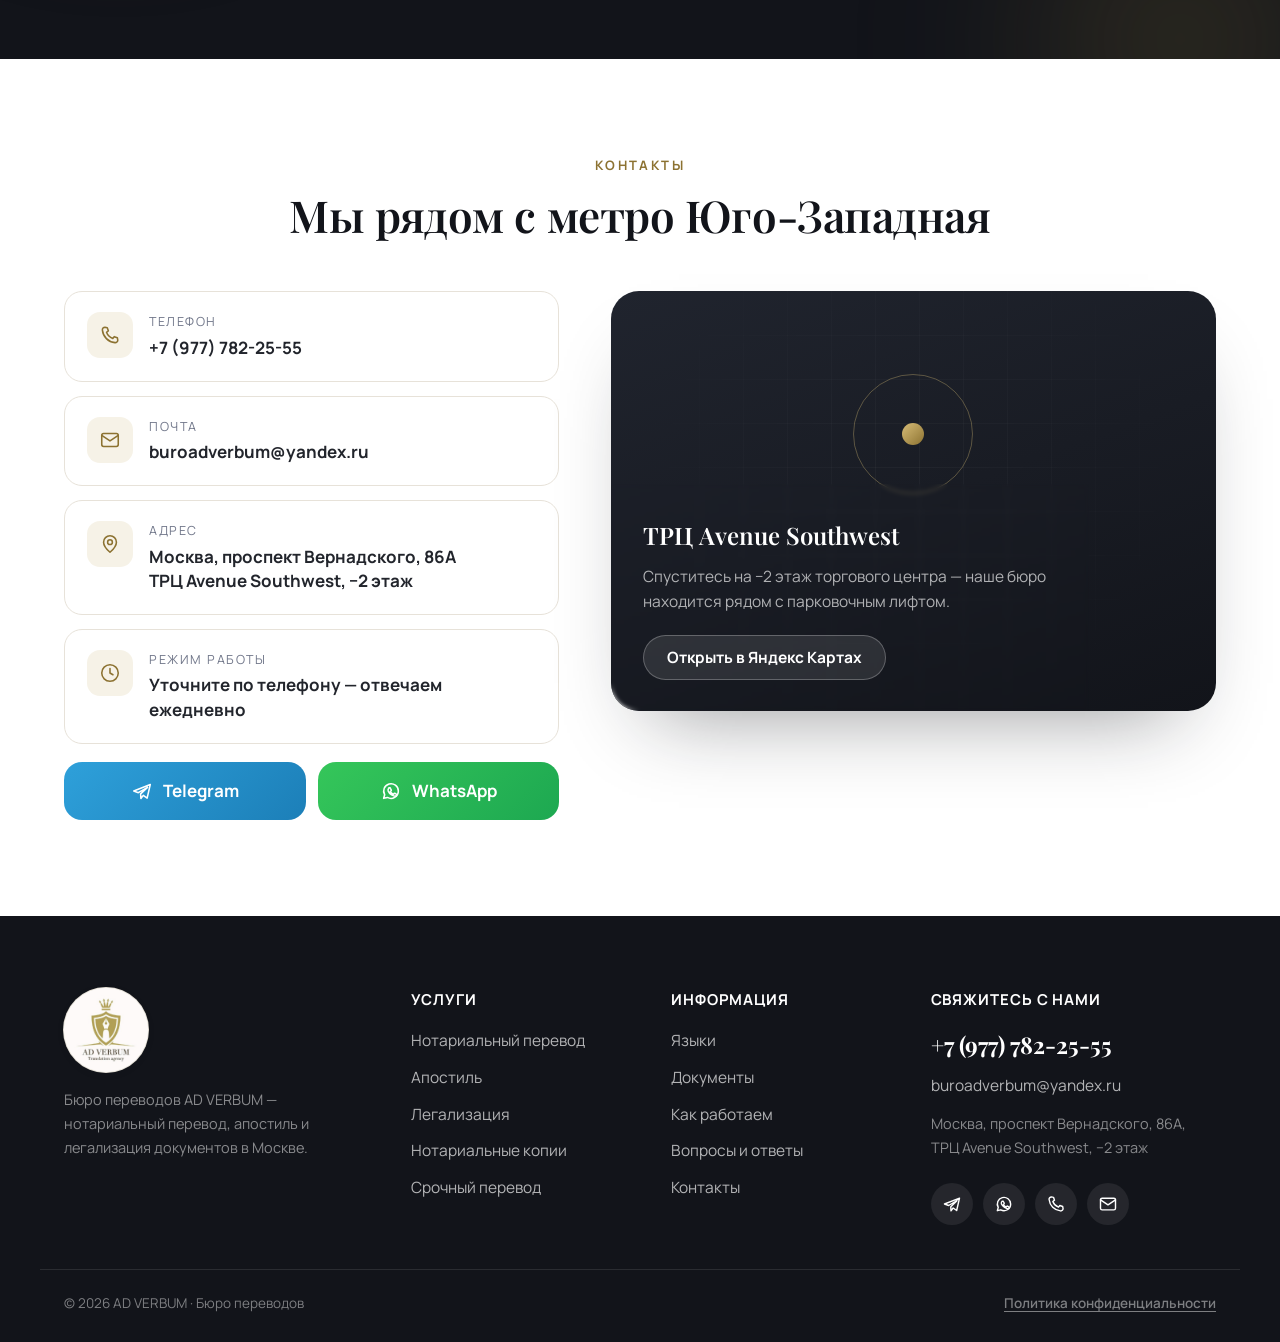
==== commit 75f75915: "Взять логотип из оригинального файла вместо кадра со скриншота В архиве сайта нашёлся исходник логот" ====
--- a/index.html
+++ b/index.html
@@ -69,7 +69,7 @@
 <header class="header" id="header">
   <div class="container header__inner">
     <a class="brand" href="#top" aria-label="AD VERBUM — на главную">
-      <span class="brand__badge"><img src="assets/logo.png" alt="AD VERBUM, бюро переводов" width="302" height="302"></span>
+      <span class="brand__badge"><img src="assets/logo.png" alt="AD VERBUM, бюро переводов" width="420" height="420"></span>
       <span class="brand__text">
         <span class="brand__name">AD VERBUM</span>
         <span class="brand__tag">бюро переводов</span>
@@ -722,7 +722,7 @@
 <footer class="footer">
   <div class="container footer__inner">
     <div class="footer__brand">
-      <span class="brand__badge brand__badge--lg"><img src="assets/logo.png" alt="AD VERBUM" width="302" height="302" loading="lazy"></span>
+      <span class="brand__badge brand__badge--lg"><img src="assets/logo.png" alt="AD VERBUM" width="420" height="420" loading="lazy"></span>
       <p class="footer__tagline">Бюро переводов AD VERBUM — нотариальный перевод, апостиль и легализация документов в Москве.</p>
     </div>
 
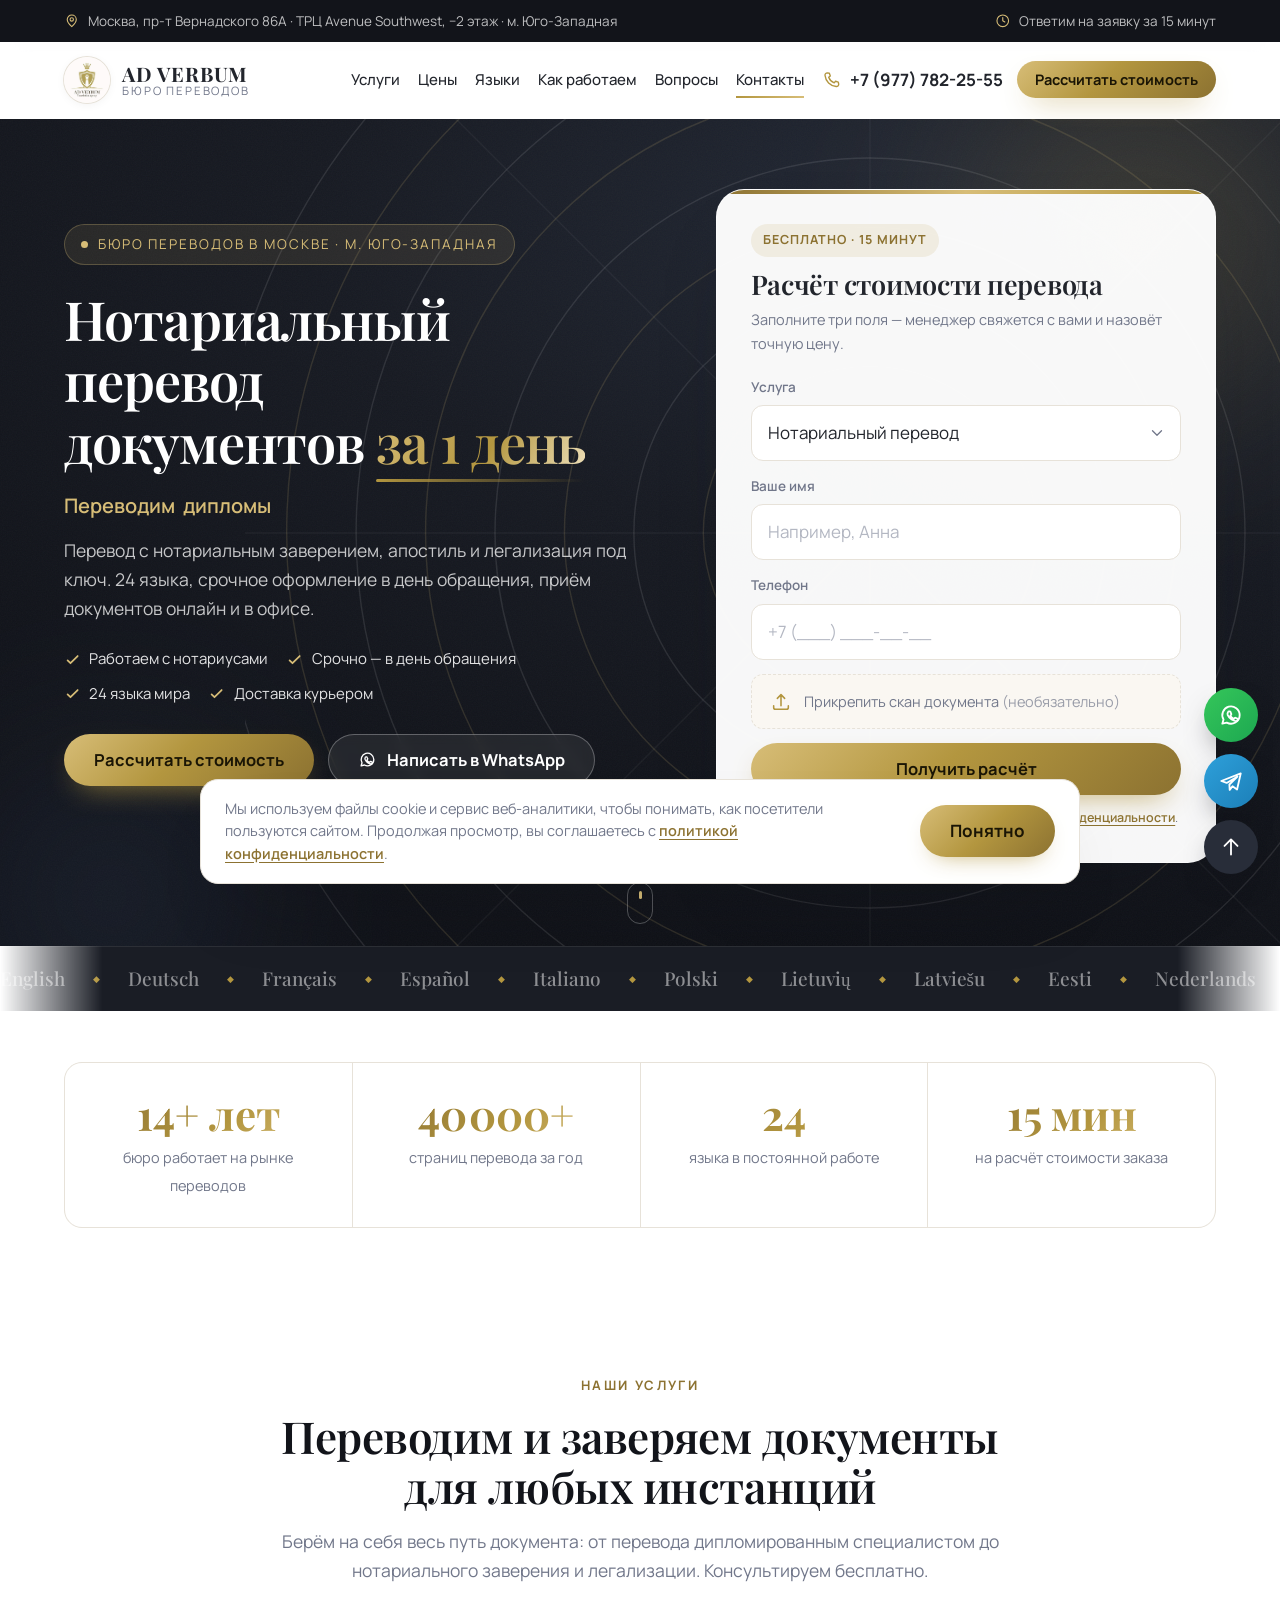
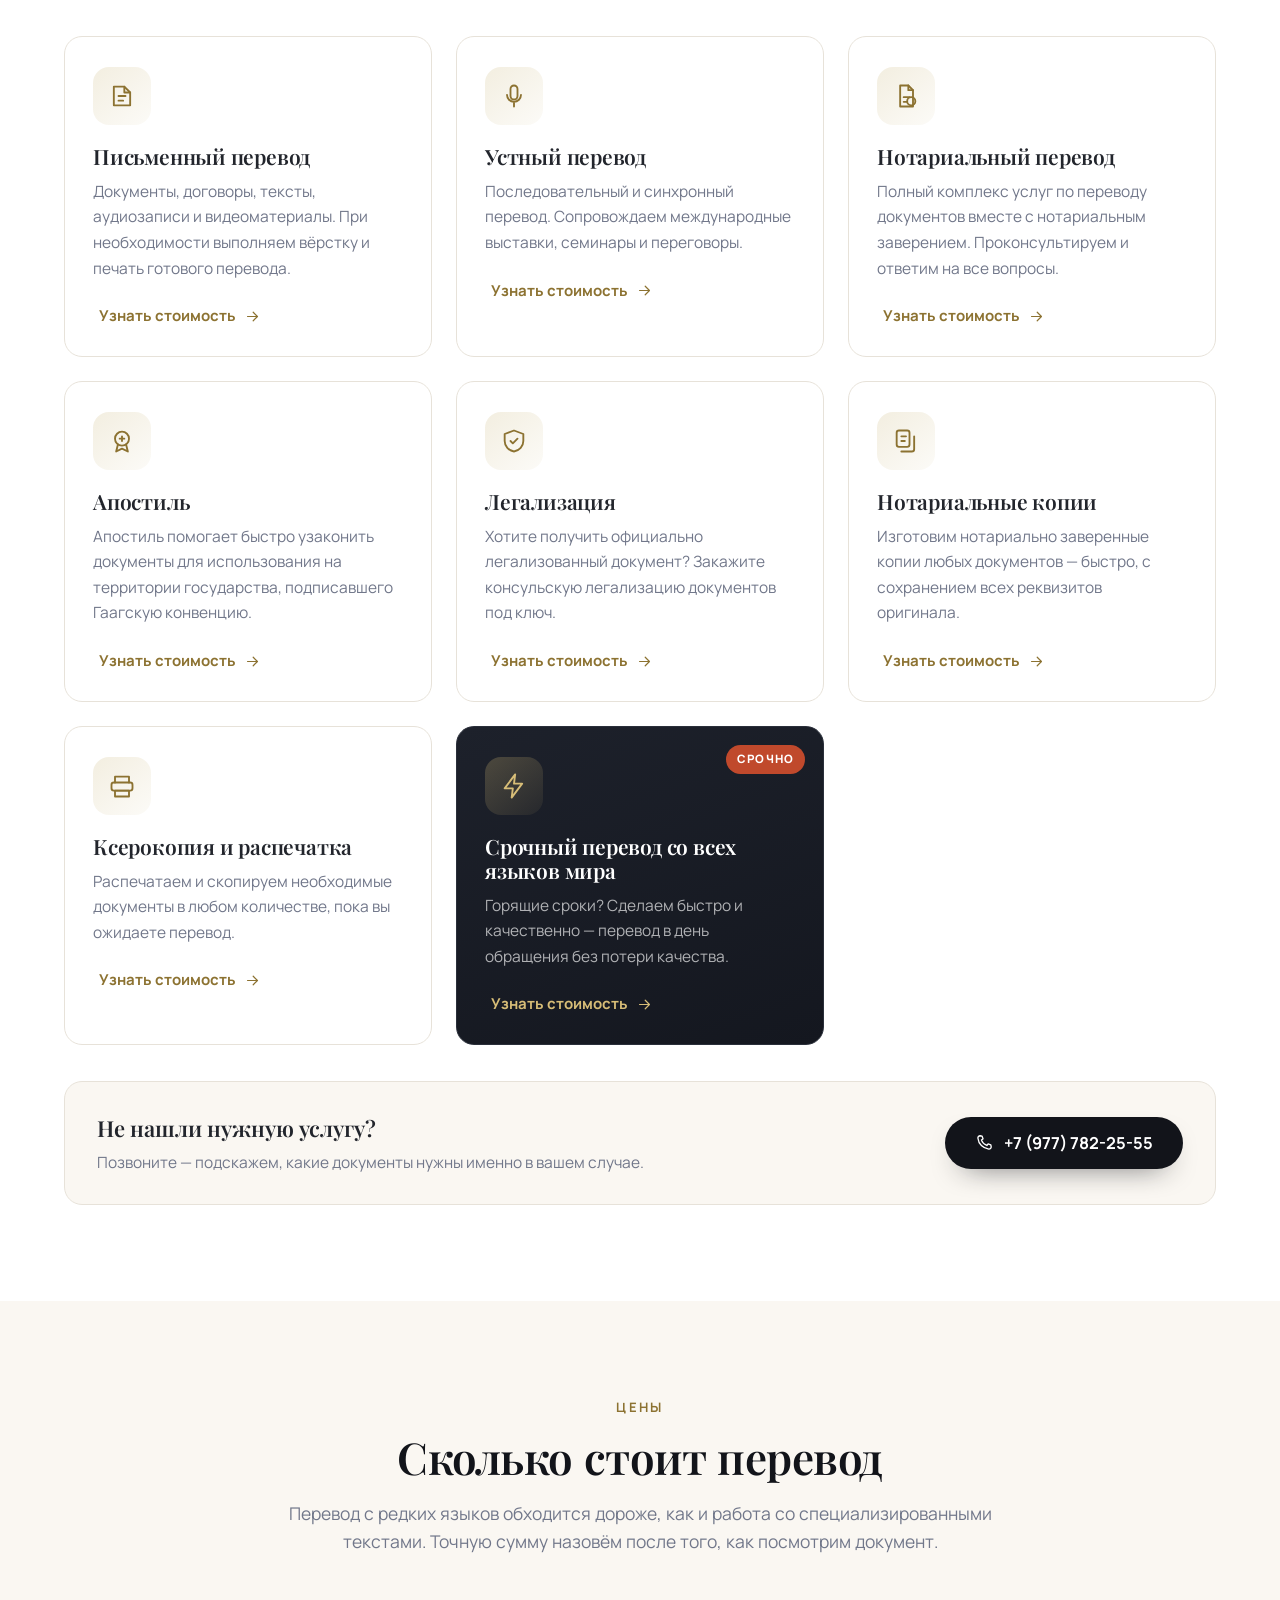
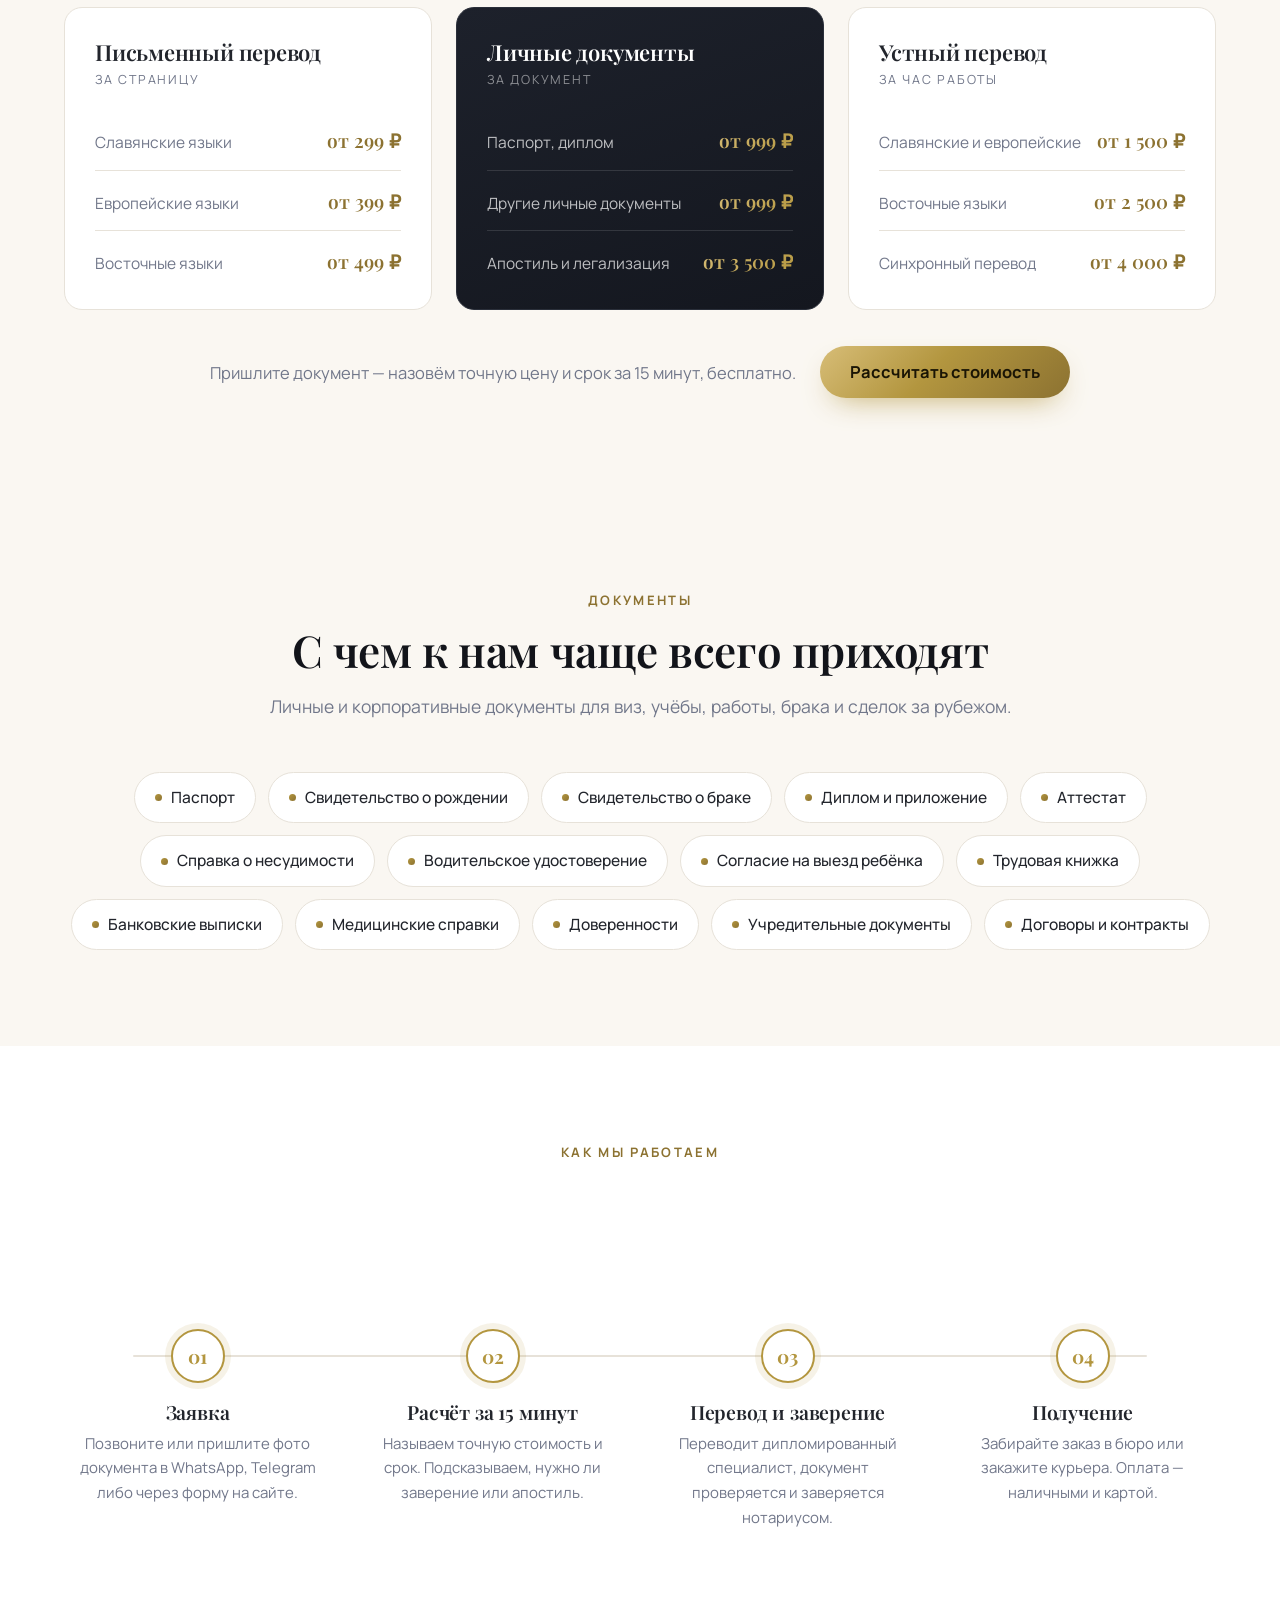
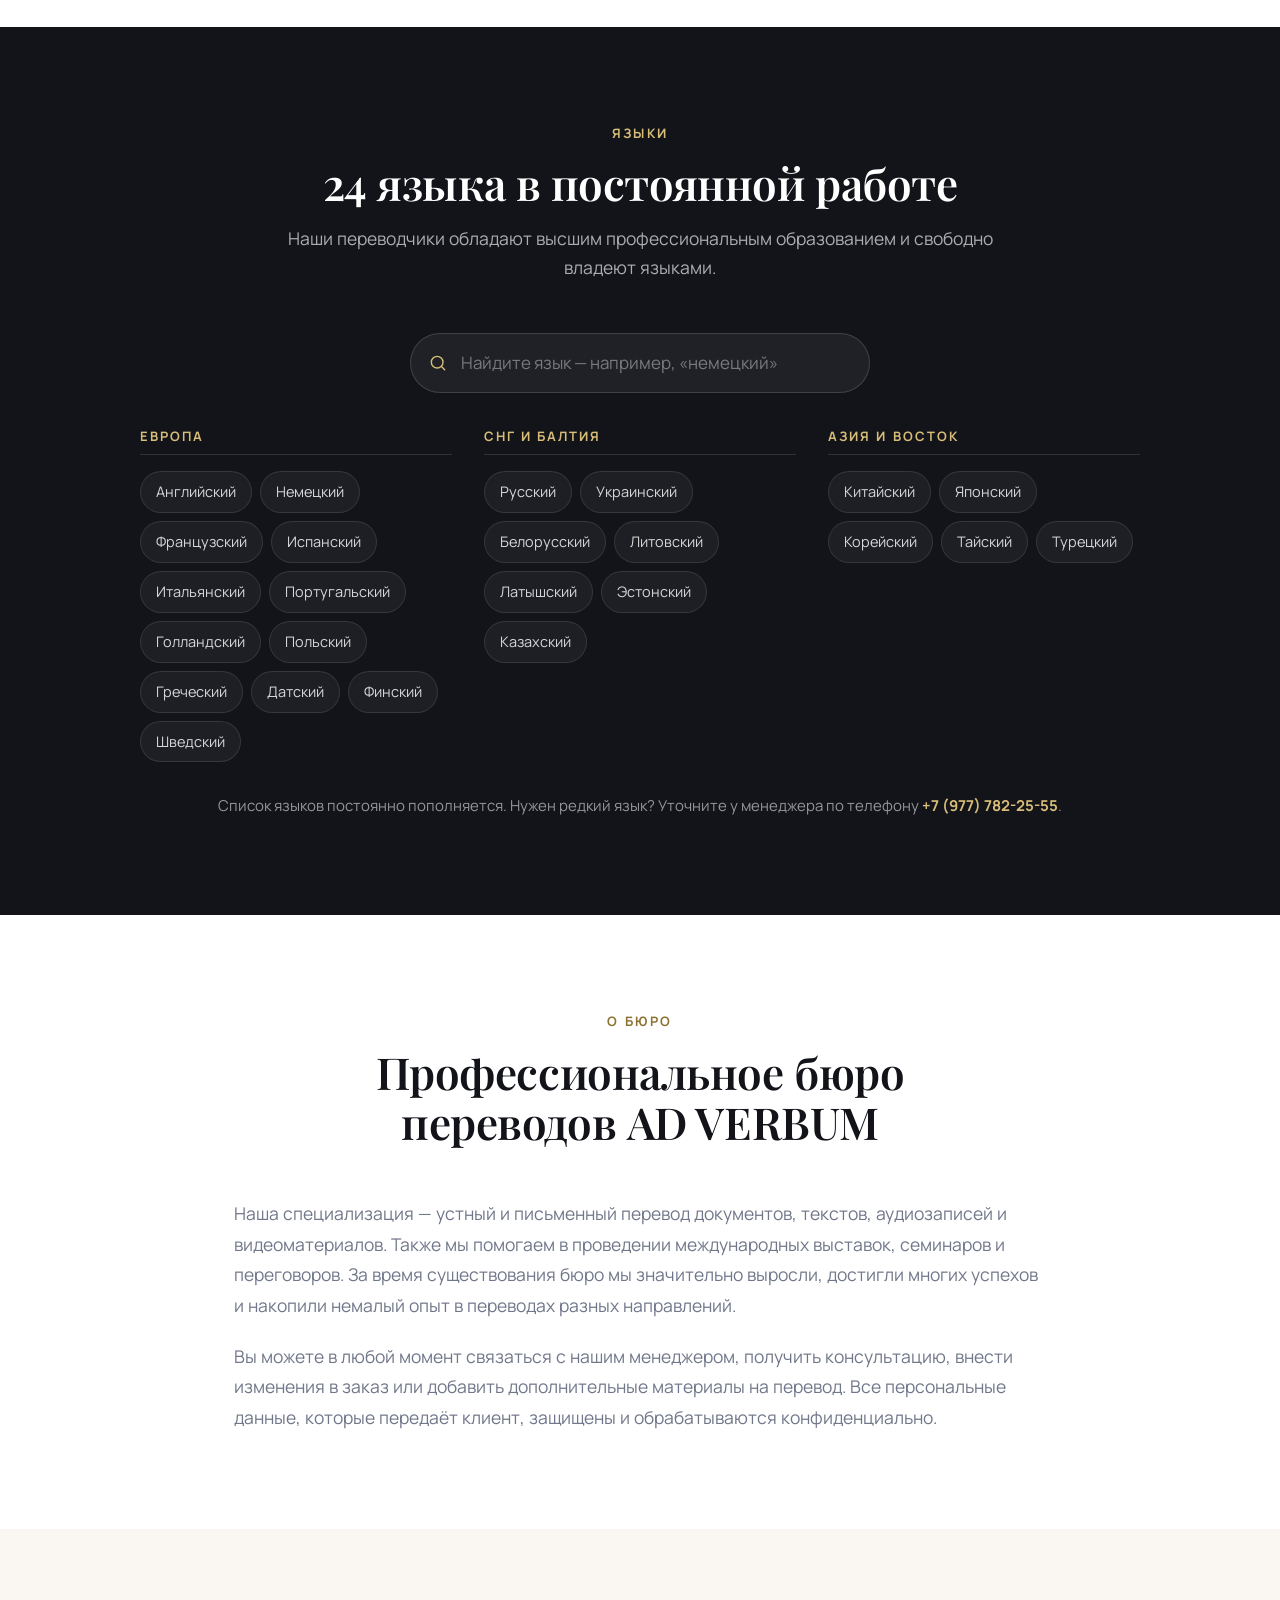
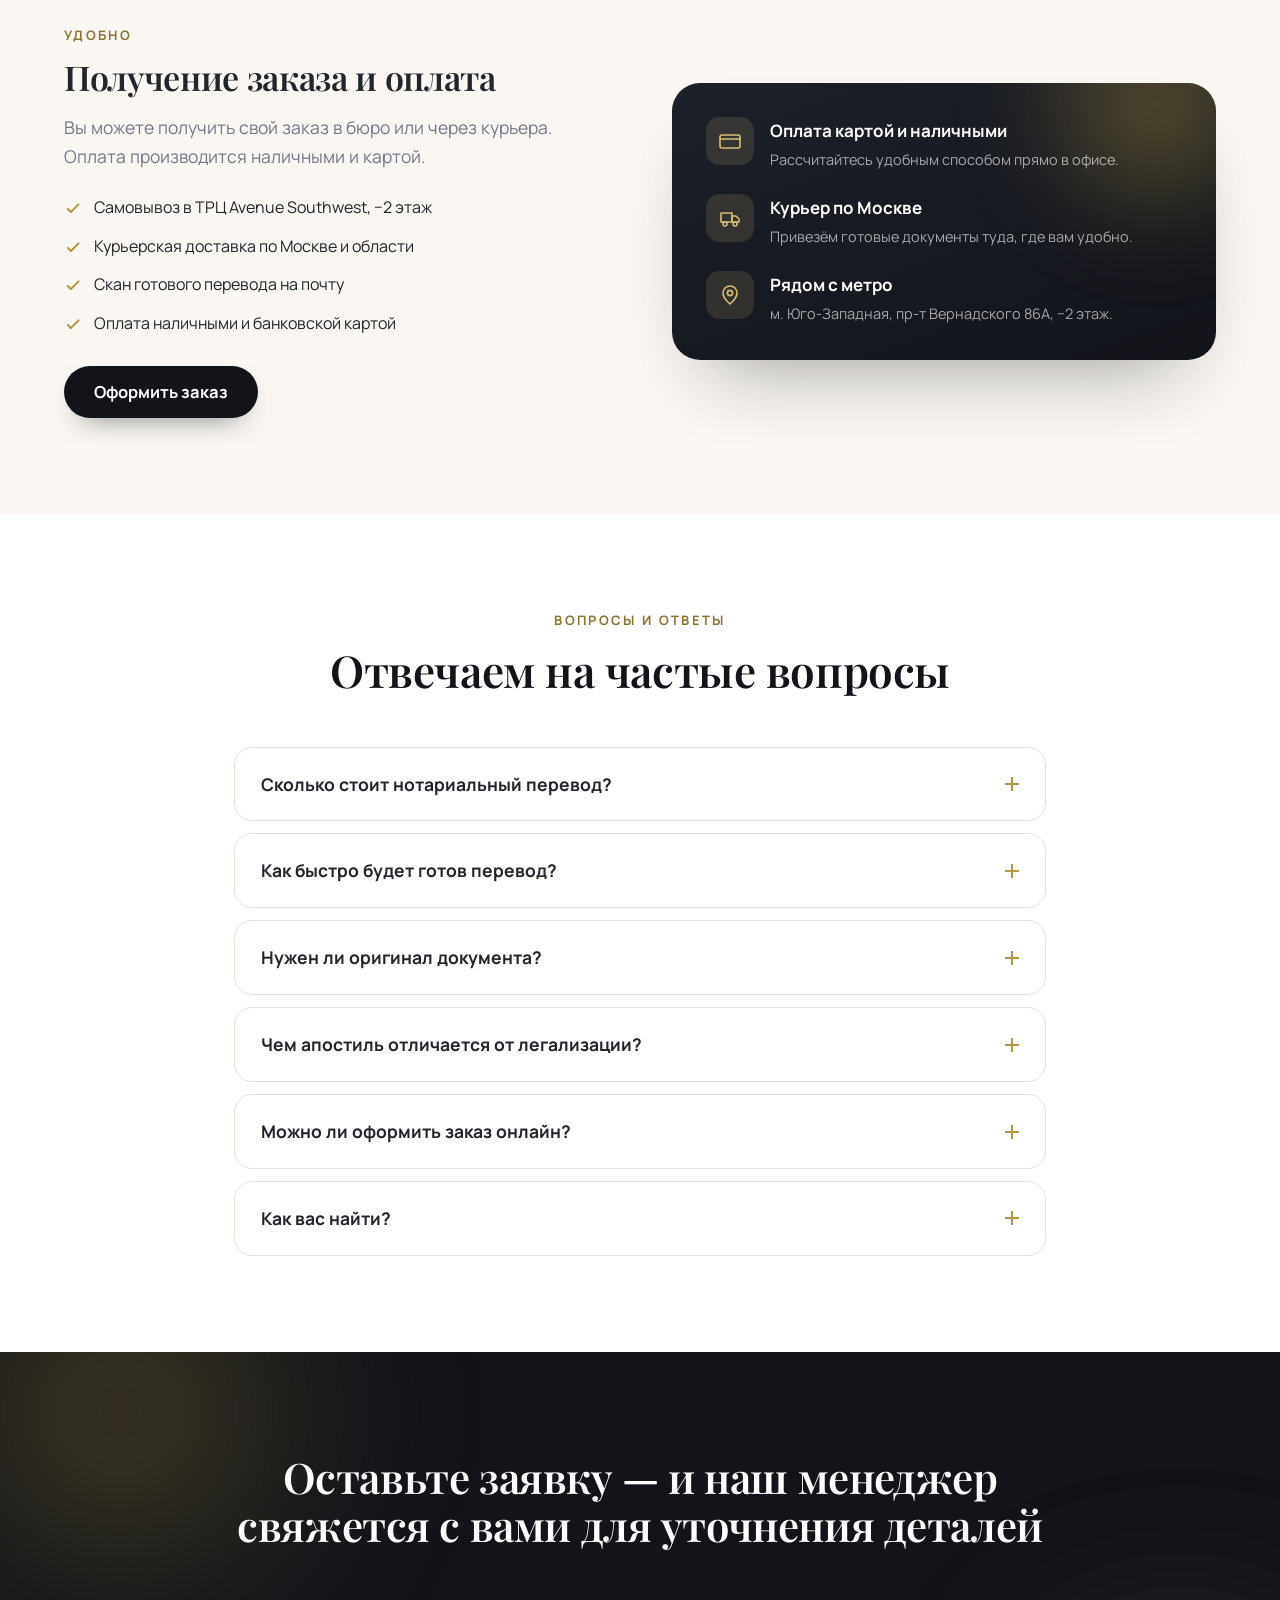
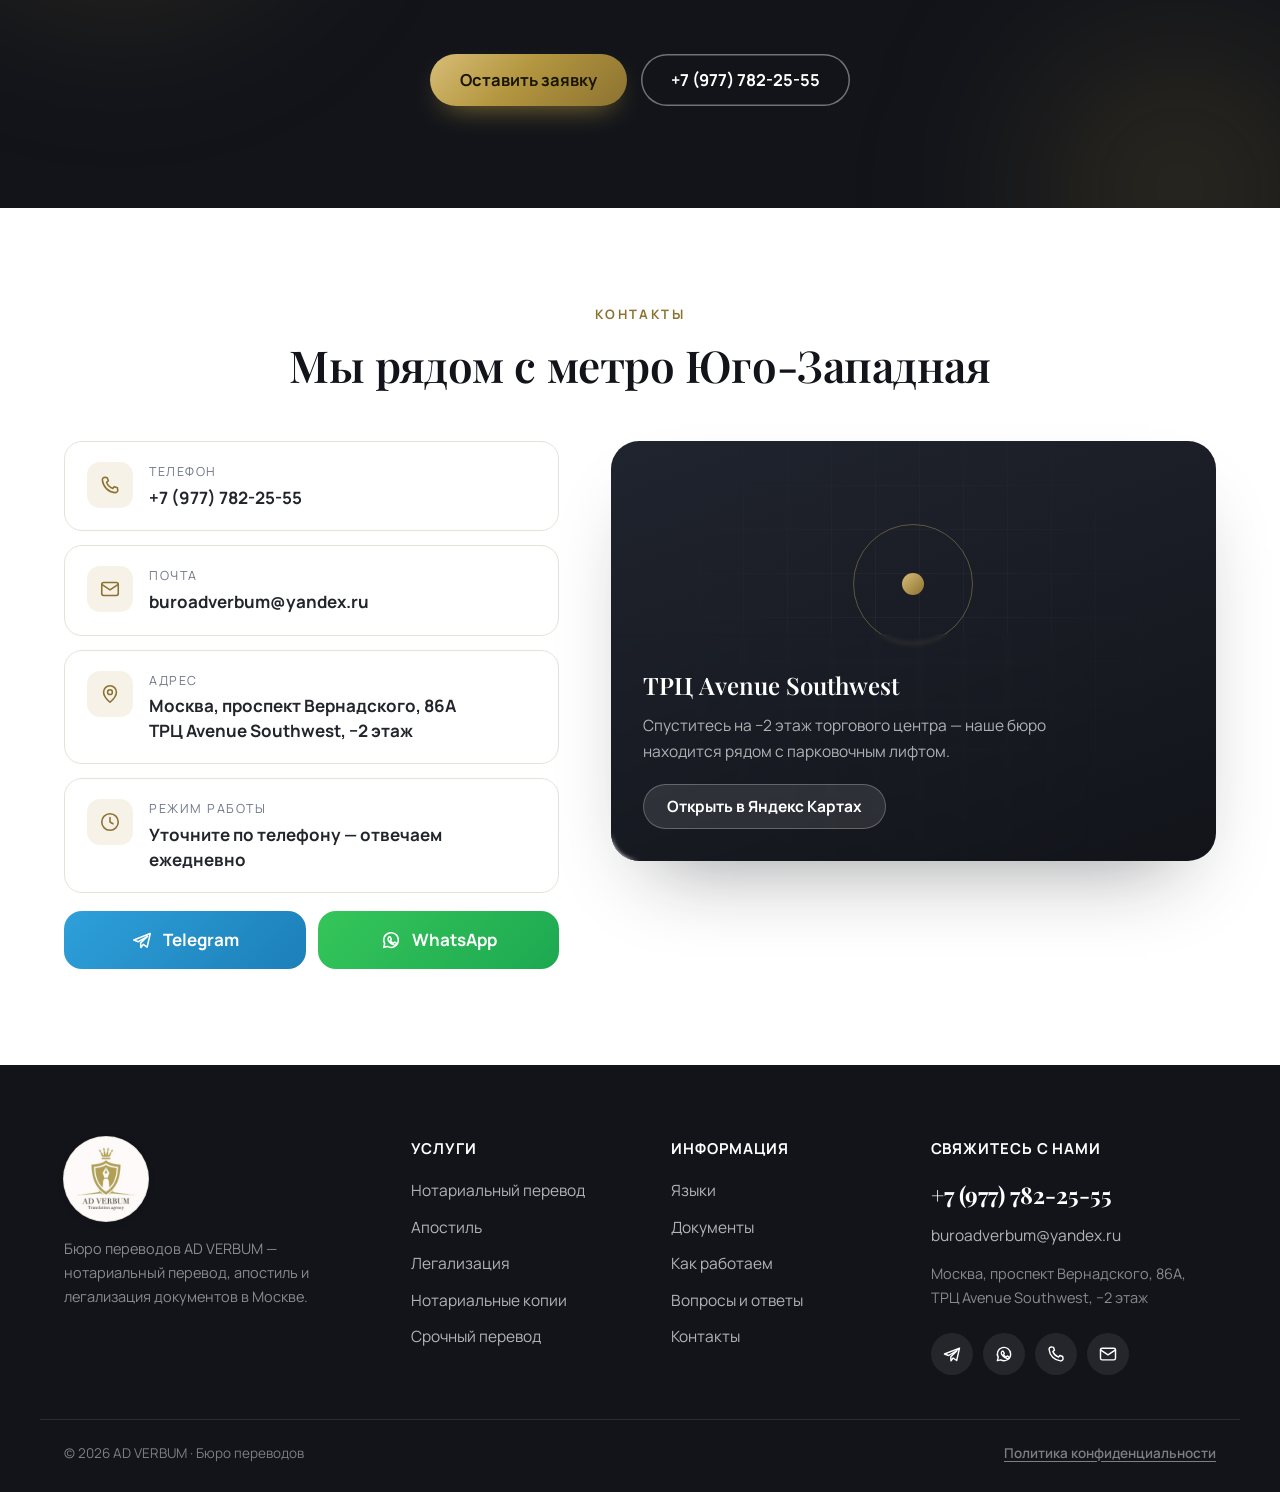
==== commit 623e8bab: "Перенести на новый сайт данные с действующего Сайт писался вслепую, пока adverbum.ru был недоступен." ====
--- a/index.html
+++ b/index.html
@@ -78,8 +78,8 @@
 
     <nav class="nav" id="nav" aria-label="Основная навигация">
       <a href="#services">Услуги</a>
+      <a href="#prices">Цены</a>
       <a href="#languages">Языки</a>
-      <a href="#documents">Документы</a>
       <a href="#process">Как работаем</a>
       <a href="#faq">Вопросы</a>
       <a href="#contacts">Контакты</a>
@@ -222,7 +222,7 @@
 
           <p class="form__policy">
             Нажимая кнопку, вы соглашаетесь с
-            <button type="button" class="link js-open-policy">политикой конфиденциальности</button>.
+            <a class="link" href="privacy.html" target="_blank" rel="noopener">политикой конфиденциальности</a>.
           </p>
 
           <div class="form__success" hidden>
@@ -299,6 +299,34 @@
     <div class="cards">
       <article class="card js-tilt" data-reveal>
         <span class="card__icon">
+          <svg viewBox="0 0 24 24" aria-hidden="true"><path d="M5 4h9l5 5v11H5z"/><path d="M14 4v5h5"/><path d="M9 12h6M9 16h4"/></svg>
+        </span>
+        <h3 class="card__title">Письменный перевод</h3>
+        <p class="card__text">
+          Документы, договоры, тексты, аудиозаписи и видеоматериалы. При необходимости
+          выполняем вёрстку и печать готового перевода.
+        </p>
+        <button class="card__link js-open-modal" type="button" data-service="Письменный перевод">
+          Узнать стоимость <svg class="ic" aria-hidden="true" viewBox="0 0 24 24"><path d="M5 12h14m-6-6 6 6-6 6"/></svg>
+        </button>
+      </article>
+
+      <article class="card js-tilt" data-reveal data-delay="80">
+        <span class="card__icon">
+          <svg viewBox="0 0 24 24" aria-hidden="true"><path d="M12 15a3 3 0 0 0 3-3V6a3 3 0 0 0-6 0v6a3 3 0 0 0 3 3Z"/><path d="M6 11a6 6 0 0 0 12 0M12 18v3"/></svg>
+        </span>
+        <h3 class="card__title">Устный перевод</h3>
+        <p class="card__text">
+          Последовательный и синхронный перевод. Сопровождаем международные выставки,
+          семинары и переговоры.
+        </p>
+        <button class="card__link js-open-modal" type="button" data-service="Устный перевод">
+          Узнать стоимость <svg class="ic" aria-hidden="true" viewBox="0 0 24 24"><path d="M5 12h14m-6-6 6 6-6 6"/></svg>
+        </button>
+      </article>
+
+      <article class="card js-tilt" data-reveal data-delay="160">
+        <span class="card__icon">
           <svg viewBox="0 0 24 24" aria-hidden="true"><path d="M7 3h7l4 4v14H7z"/><path d="M14 3v4h4"/><path d="M10 13h5M10 17h3"/><circle cx="16.5" cy="16.5" r="3.5" fill="none"/></svg>
         </span>
         <h3 class="card__title">Нотариальный перевод</h3>
@@ -311,7 +339,7 @@
         </button>
       </article>
 
-      <article class="card js-tilt" data-reveal data-delay="80">
+      <article class="card js-tilt" data-reveal>
         <span class="card__icon">
           <svg viewBox="0 0 24 24" aria-hidden="true"><circle cx="12" cy="10" r="6"/><path d="m8.5 15-1.5 6 5-2.5 5 2.5-1.5-6"/><path d="M10 10h4M12 8v4"/></svg>
         </span>
@@ -325,7 +353,7 @@
         </button>
       </article>
 
-      <article class="card js-tilt" data-reveal data-delay="160">
+      <article class="card js-tilt" data-reveal data-delay="80">
         <span class="card__icon">
           <svg viewBox="0 0 24 24" aria-hidden="true"><path d="M12 3 4 6v6c0 4.4 3.4 8.3 8 9 4.6-.7 8-4.6 8-9V6z"/><path d="m9 12 2 2 4-4"/></svg>
         </span>
@@ -339,7 +367,7 @@
         </button>
       </article>
 
-      <article class="card js-tilt" data-reveal>
+      <article class="card js-tilt" data-reveal data-delay="160">
         <span class="card__icon">
           <svg viewBox="0 0 24 24" aria-hidden="true"><rect x="4" y="3" width="11" height="14" rx="2"/><path d="M8 21h9a2 2 0 0 0 2-2V8"/><path d="M8 8h4M8 12h3"/></svg>
         </span>
@@ -353,7 +381,7 @@
         </button>
       </article>
 
-      <article class="card js-tilt" data-reveal data-delay="80">
+      <article class="card js-tilt" data-reveal>
         <span class="card__icon">
           <svg viewBox="0 0 24 24" aria-hidden="true"><path d="M6 9V4h12v5"/><rect x="3" y="9" width="18" height="7" rx="2"/><path d="M6 16h12v5H6z"/></svg>
         </span>
@@ -392,6 +420,57 @@
         <svg class="ic" aria-hidden="true" viewBox="0 0 24 24"><path d="M6.5 3.5 9 4l1.2 3.4-2 1.6a11.5 11.5 0 0 0 6.8 6.8l1.6-2L20 15l.5 2.5c0 1.7-1.4 3-3.1 2.8C10 19.5 4.5 14 3.7 6.6 3.5 4.9 4.8 3.5 6.5 3.5Z"/></svg>
         +7 (977) 782-25-55
       </a>
+    </div>
+  </div>
+</section>
+
+<!-- ============ ЦЕНЫ ============ -->
+<section class="section section--cream" id="prices">
+  <div class="container">
+    <header class="section__head">
+      <p class="section__eyebrow" data-reveal>Цены</p>
+      <h2 class="section__title" data-reveal data-delay="60">Сколько стоит перевод</h2>
+      <p class="section__lead" data-reveal data-delay="120">
+        Перевод с редких языков обходится дороже, как и работа со специализированными
+        текстами. Точную сумму назовём после того, как посмотрим документ.
+      </p>
+    </header>
+
+    <div class="pricing">
+      <article class="pricing__card" data-reveal>
+        <h3 class="pricing__title">Письменный перевод</h3>
+        <p class="pricing__note">за страницу</p>
+        <ul class="pricing__list">
+          <li><span>Славянские языки</span><b>от 299 ₽</b></li>
+          <li><span>Европейские языки</span><b>от 399 ₽</b></li>
+          <li><span>Восточные языки</span><b>от 499 ₽</b></li>
+        </ul>
+      </article>
+
+      <article class="pricing__card pricing__card--accent" data-reveal data-delay="80">
+        <h3 class="pricing__title">Личные документы</h3>
+        <p class="pricing__note">за документ</p>
+        <ul class="pricing__list">
+          <li><span>Паспорт, диплом</span><b>от 999 ₽</b></li>
+          <li><span>Другие личные документы</span><b>от 999 ₽</b></li>
+          <li><span>Апостиль и легализация</span><b>от 3 500 ₽</b></li>
+        </ul>
+      </article>
+
+      <article class="pricing__card" data-reveal data-delay="160">
+        <h3 class="pricing__title">Устный перевод</h3>
+        <p class="pricing__note">за час работы</p>
+        <ul class="pricing__list">
+          <li><span>Славянские и европейские</span><b>от 1 500 ₽</b></li>
+          <li><span>Восточные языки</span><b>от 2 500 ₽</b></li>
+          <li><span>Синхронный перевод</span><b>от 4 000 ₽</b></li>
+        </ul>
+      </article>
+    </div>
+
+    <div class="pricing__cta" data-reveal>
+      <p>Пришлите документ — назовём точную цену и срок за 15 минут, бесплатно.</p>
+      <button class="btn btn--gold btn--lg js-open-modal" type="button">Рассчитать стоимость</button>
     </div>
   </div>
 </section>
@@ -509,6 +588,30 @@
       <p class="langs__note">
         Список языков постоянно пополняется. Нужен редкий язык? Уточните у менеджера по телефону
         <a href="tel:+79777822555">+7 (977) 782-25-55</a>.
+      </p>
+    </div>
+  </div>
+</section>
+
+<!-- ============ О БЮРО ============ -->
+<section class="section" id="about">
+  <div class="container container--narrow">
+    <header class="section__head">
+      <p class="section__eyebrow" data-reveal>О бюро</p>
+      <h2 class="section__title" data-reveal data-delay="60">Профессиональное бюро<br>переводов AD VERBUM</h2>
+    </header>
+
+    <div class="about" data-reveal data-delay="120">
+      <p>
+        Наша специализация — устный и письменный перевод документов, текстов, аудиозаписей
+        и видеоматериалов. Также мы помогаем в проведении международных выставок, семинаров
+        и переговоров. За время существования бюро мы значительно выросли, достигли многих
+        успехов и накопили немалый опыт в переводах разных направлений.
+      </p>
+      <p>
+        Вы можете в любой момент связаться с нашим менеджером, получить консультацию, внести
+        изменения в заказ или добавить дополнительные материалы на перевод. Все персональные
+        данные, которые передаёт клиент, защищены и обрабатываются конфиденциально.
       </p>
     </div>
   </div>
@@ -582,8 +685,10 @@
       <details class="faq__item" data-reveal>
         <summary>Сколько стоит нотариальный перевод?</summary>
         <div class="faq__body"><p>
-          Стоимость зависит от языка, объёма документа и срочности. Пришлите фото или скан —
-          рассчитаем точную цену бесплатно за 15 минут и зафиксируем её до начала работы.
+          Перевод паспорта или диплома — от 999 ₽ за документ, апостиль и легализация —
+          от 3 500 ₽. Итоговая сумма зависит от языка, объёма и срочности: пришлите фото
+          или скан, рассчитаем точную цену бесплатно за 15 минут и зафиксируем её
+          до начала работы. Все цены — в разделе <a href="#prices">«Цены»</a>.
         </p></div>
       </details>
       <details class="faq__item" data-reveal data-delay="60">
@@ -760,7 +865,7 @@
 
   <div class="container footer__bottom">
     <p>© <span id="year">2026</span> AD VERBUM · Бюро переводов</p>
-    <button class="link js-open-policy" type="button">Политика конфиденциальности</button>
+    <a class="link" href="privacy.html">Политика конфиденциальности</a>
   </div>
 </footer>
 
@@ -777,6 +882,16 @@
   <button class="floatie floatie--top" id="toTop" type="button" aria-label="Наверх">
     <svg viewBox="0 0 24 24" aria-hidden="true"><path d="M12 19V5m0 0-6 6m6-6 6 6"/></svg>
   </button>
+</div>
+
+<!-- Уведомление об обработке данных -->
+<div class="cookie" id="cookieNotice" role="region" aria-label="Уведомление об обработке данных">
+  <p class="cookie__text">
+    Мы используем файлы cookie и сервис веб-аналитики, чтобы понимать, как посетители
+    пользуются сайтом. Продолжая просмотр, вы соглашаетесь с
+    <a href="privacy.html">политикой конфиденциальности</a>.
+  </p>
+  <button class="cookie__btn" type="button">Понятно</button>
 </div>
 
 <!-- Мобильная нижняя панель -->
@@ -848,7 +963,7 @@
 
         <p class="form__policy">
           Нажимая кнопку, вы соглашаетесь с
-          <button type="button" class="link js-open-policy">политикой конфиденциальности</button>.
+          <a class="link" href="privacy.html" target="_blank" rel="noopener">политикой конфиденциальности</a>.
         </p>
 
         <div class="form__success" hidden>
@@ -858,27 +973,6 @@
         </div>
       </form>
     </div>
-  </div>
-</div>
-
-<!-- ============ МОДАЛЬНОЕ ОКНО ПОЛИТИКИ ============ -->
-<div class="modal" id="policy" hidden>
-  <div class="modal__backdrop js-close-modal"></div>
-  <div class="modal__dialog modal__dialog--text" role="dialog" aria-modal="true" aria-labelledby="policyTitle">
-    <button class="modal__close js-close-modal" type="button" aria-label="Закрыть">
-      <svg viewBox="0 0 24 24" aria-hidden="true"><path d="m6 6 12 12M18 6 6 18"/></svg>
-    </button>
-    <!-- ЗАПОЛНИТЬ: проверьте текст политики у юриста перед публикацией -->
-    <h2 id="policyTitle">Политика конфиденциальности</h2>
-    <p>Отправляя форму на сайте adverbum.ru, вы даёте согласие на обработку персональных данных
-      (имя, номер телефона, адрес электронной почты, содержимое приложенных файлов)
-      в соответствии с Федеральным законом №152-ФЗ «О персональных данных».</p>
-    <p>Данные используются исключительно для связи с вами, расчёта стоимости и выполнения заказа.
-      Мы не передаём их третьим лицам, за исключением случаев, предусмотренных законодательством
-      Российской Федерации, и храним не дольше, чем это необходимо для оказания услуги.</p>
-    <p>Отозвать согласие можно в любой момент, написав на
-      <a href="mailto:buroadverbum@yandex.ru">buroadverbum@yandex.ru</a>
-      или позвонив по телефону <a href="tel:+79777822555">+7 (977) 782-25-55</a>.</p>
   </div>
 </div>
 
--- a/css/style.css
+++ b/css/style.css
@@ -528,6 +528,55 @@
 .services__cta-title{font-family:var(--font-head);font-size:22px;font-weight:600;margin-bottom:4px}
 .services__cta-text{color:var(--muted);font-size:15.5px}
 
+/* ============ ЦЕНЫ ============ */
+.pricing{display:grid;grid-template-columns:repeat(3,1fr);gap:24px}
+@media (max-width:900px){.pricing{grid-template-columns:1fr;max-width:520px;margin:0 auto}}
+
+.pricing__card{
+  position:relative;background:var(--paper);border:1px solid var(--line);
+  border-radius:var(--radius);padding:32px 30px;
+  transition:transform .4s var(--ease-out),box-shadow .4s var(--ease),border-color .35s var(--ease);
+}
+.pricing__card:hover{transform:translateY(-5px);box-shadow:var(--shadow);border-color:rgba(179,150,63,.45)}
+.pricing__title{font-size:22px;margin-bottom:4px}
+.pricing__note{
+  font-size:12.5px;letter-spacing:.14em;text-transform:uppercase;
+  color:var(--muted);margin-bottom:22px;
+}
+.pricing__list{display:flex;flex-direction:column;gap:2px}
+.pricing__list li{
+  display:flex;align-items:baseline;justify-content:space-between;gap:14px;
+  padding:13px 0;border-bottom:1px solid var(--line);font-size:15.5px;
+}
+.pricing__list li:last-child{border-bottom:0;padding-bottom:0}
+.pricing__list span{color:var(--muted)}
+.pricing__list b{
+  font-family:var(--font-head);font-size:19px;font-weight:600;white-space:nowrap;
+  color:var(--gold-deep);
+}
+
+.pricing__card--accent{
+  background:linear-gradient(160deg,#1d212b,#14171f);border-color:#2a2f3a;color:#fff;
+}
+.pricing__card--accent .pricing__title{color:#fff}
+.pricing__card--accent .pricing__note{color:rgba(255,255,255,.5)}
+.pricing__card--accent .pricing__list li{border-bottom-color:rgba(255,255,255,.12)}
+.pricing__card--accent .pricing__list span{color:rgba(255,255,255,.72)}
+.pricing__card--accent .pricing__list b{
+  background:linear-gradient(135deg,var(--gold-soft),var(--gold));
+  -webkit-background-clip:text;background-clip:text;color:transparent;
+}
+
+.pricing__cta{
+  display:flex;align-items:center;justify-content:center;gap:24px;flex-wrap:wrap;
+  margin-top:36px;text-align:center;
+}
+.pricing__cta p{color:var(--muted);font-size:16.5px}
+@media (max-width:620px){
+  .pricing__cta{flex-direction:column;gap:18px}
+  .pricing__cta .btn{width:100%}
+}
+
 /* ============ ДОКУМЕНТЫ ============ */
 .docs{display:flex;flex-wrap:wrap;gap:12px;justify-content:center}
 .docs li span{
@@ -542,6 +591,10 @@
 }
 .docs li span:hover{transform:translateY(-3px);border-color:var(--gold);box-shadow:0 12px 24px -16px rgba(179,150,63,.9);color:var(--gold-deep);cursor:default}
 .docs li span:hover::before{transform:scale(1.5)}
+
+/* ============ О БЮРО ============ */
+.about{font-size:clamp(16px,1.6vw,17.5px);color:var(--muted);line-height:1.75}
+.about p + p{margin-top:20px}
 
 /* ============ ШАГИ ============ */
 .steps{display:grid;grid-template-columns:repeat(4,1fr);gap:28px;position:relative}
@@ -854,6 +907,59 @@
   .msg{padding:14px 10px;font-size:15px}
 }
 
+/* ============ ПРАВОВАЯ СТРАНИЦА ============ */
+.legal{max-width:760px;margin:0 auto}
+.legal__title{font-size:clamp(27px,3.6vw,40px);margin-bottom:10px}
+.legal__date{color:var(--muted);font-size:15px;margin-bottom:40px}
+.legal h2{
+  font-size:22px;margin:40px 0 14px;padding-top:28px;border-top:1px solid var(--line);
+}
+.legal h2:first-of-type{border-top:0;padding-top:0;margin-top:32px}
+.legal p{margin-bottom:16px;color:var(--text)}
+.legal__list{margin:0 0 20px}
+.legal__list li{position:relative;padding-left:22px;margin-bottom:9px}
+.legal__list li::before{
+  content:"";position:absolute;left:0;top:.7em;width:7px;height:7px;border-radius:50%;
+  background:linear-gradient(135deg,var(--gold),var(--gold-deep));
+}
+.legal a{color:var(--gold-deep);text-decoration:underline;text-underline-offset:3px}
+.legal a:hover{color:var(--gold)}
+.legal mark{
+  background:rgba(179,150,63,.18);color:var(--gold-deep);padding:2px 8px;border-radius:5px;
+  font-weight:700;box-decoration-break:clone;-webkit-box-decoration-break:clone;
+}
+.legal__back{margin-top:48px;padding-top:28px;border-top:1px solid var(--line)}
+.footer__bottom a{color:rgba(255,255,255,.45)}
+.footer__bottom a:hover{color:var(--gold-soft)}
+
+/* ============ УВЕДОМЛЕНИЕ О COOKIE ============ */
+.cookie{
+  position:fixed;left:16px;right:16px;bottom:16px;z-index:88;
+  display:none;align-items:center;gap:20px;flex-wrap:wrap;justify-content:space-between;
+  max-width:880px;margin:0 auto;padding:18px 24px;
+  background:var(--paper);border:1px solid var(--line);border-radius:var(--radius);
+  box-shadow:var(--shadow-lg);
+  animation:cookieIn .45s var(--ease-out) both;
+}
+.cookie.is-shown{display:flex}
+@keyframes cookieIn{from{opacity:0;transform:translateY(18px)}to{opacity:1;transform:none}}
+.cookie__text{flex:1 1 400px;font-size:14.5px;line-height:1.55;color:var(--muted);margin:0}
+.cookie__text a{color:var(--gold-deep);text-decoration:underline;text-underline-offset:3px;font-weight:600}
+.cookie__text a:hover{color:var(--gold)}
+.cookie__btn{
+  flex:none;min-height:46px;padding:12px 30px;border-radius:999px;font-weight:700;
+  color:#1a1505;background:linear-gradient(135deg,var(--gold-soft),var(--gold) 50%,var(--gold-deep));
+  box-shadow:0 10px 24px -14px rgba(179,150,63,.9);
+  transition:transform .3s var(--ease-out),box-shadow .3s var(--ease);
+}
+.cookie__btn:hover{transform:translateY(-2px);box-shadow:0 16px 32px -16px rgba(179,150,63,1)}
+@media (max-width:760px){
+  /* на телефоне внизу уже стоит панель действий */
+  .cookie{bottom:86px;left:10px;right:10px;padding:16px;gap:14px}
+  .cookie__btn{width:100%}
+  .cookie__text{font-size:14px}
+}
+
 /* ============ МОДАЛЬНЫЕ ОКНА ============ */
 .modal{position:fixed;inset:0;z-index:150;display:grid;place-items:center;padding:20px}
 .modal[hidden]{display:none}
